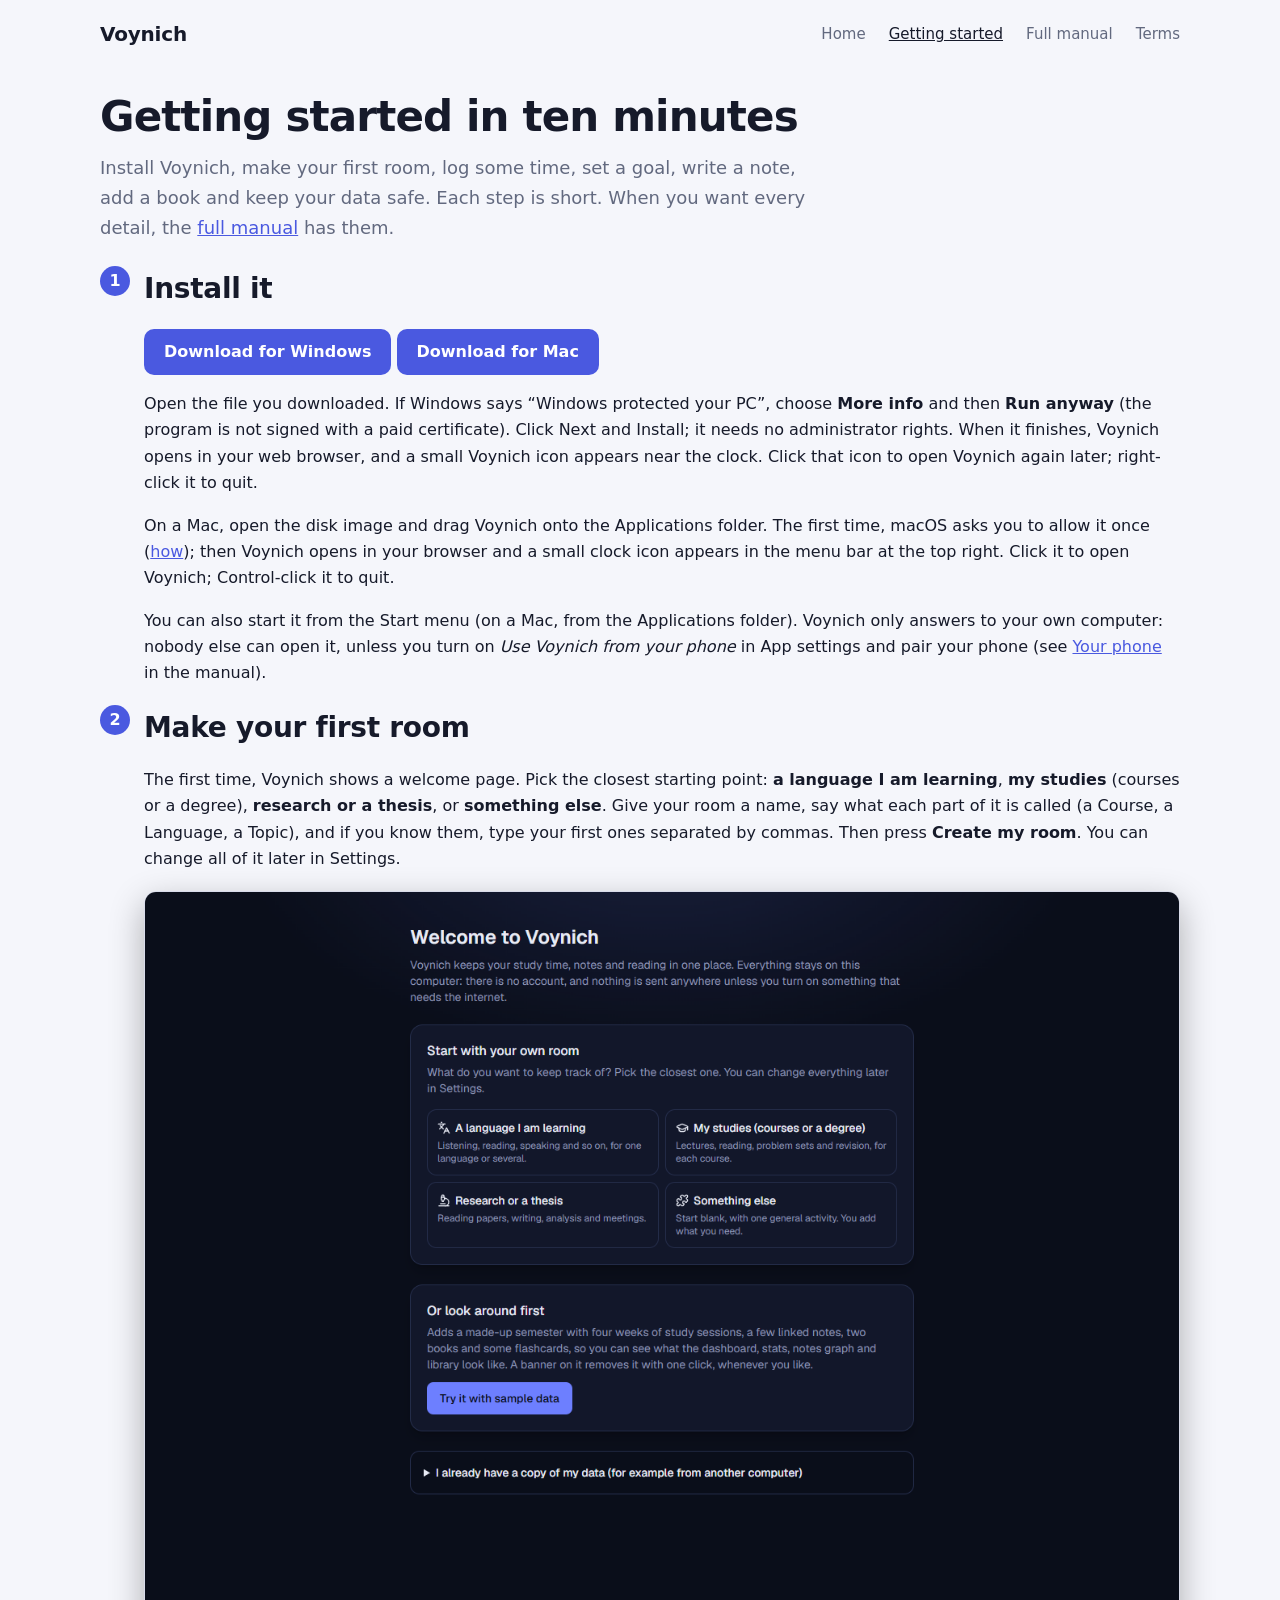
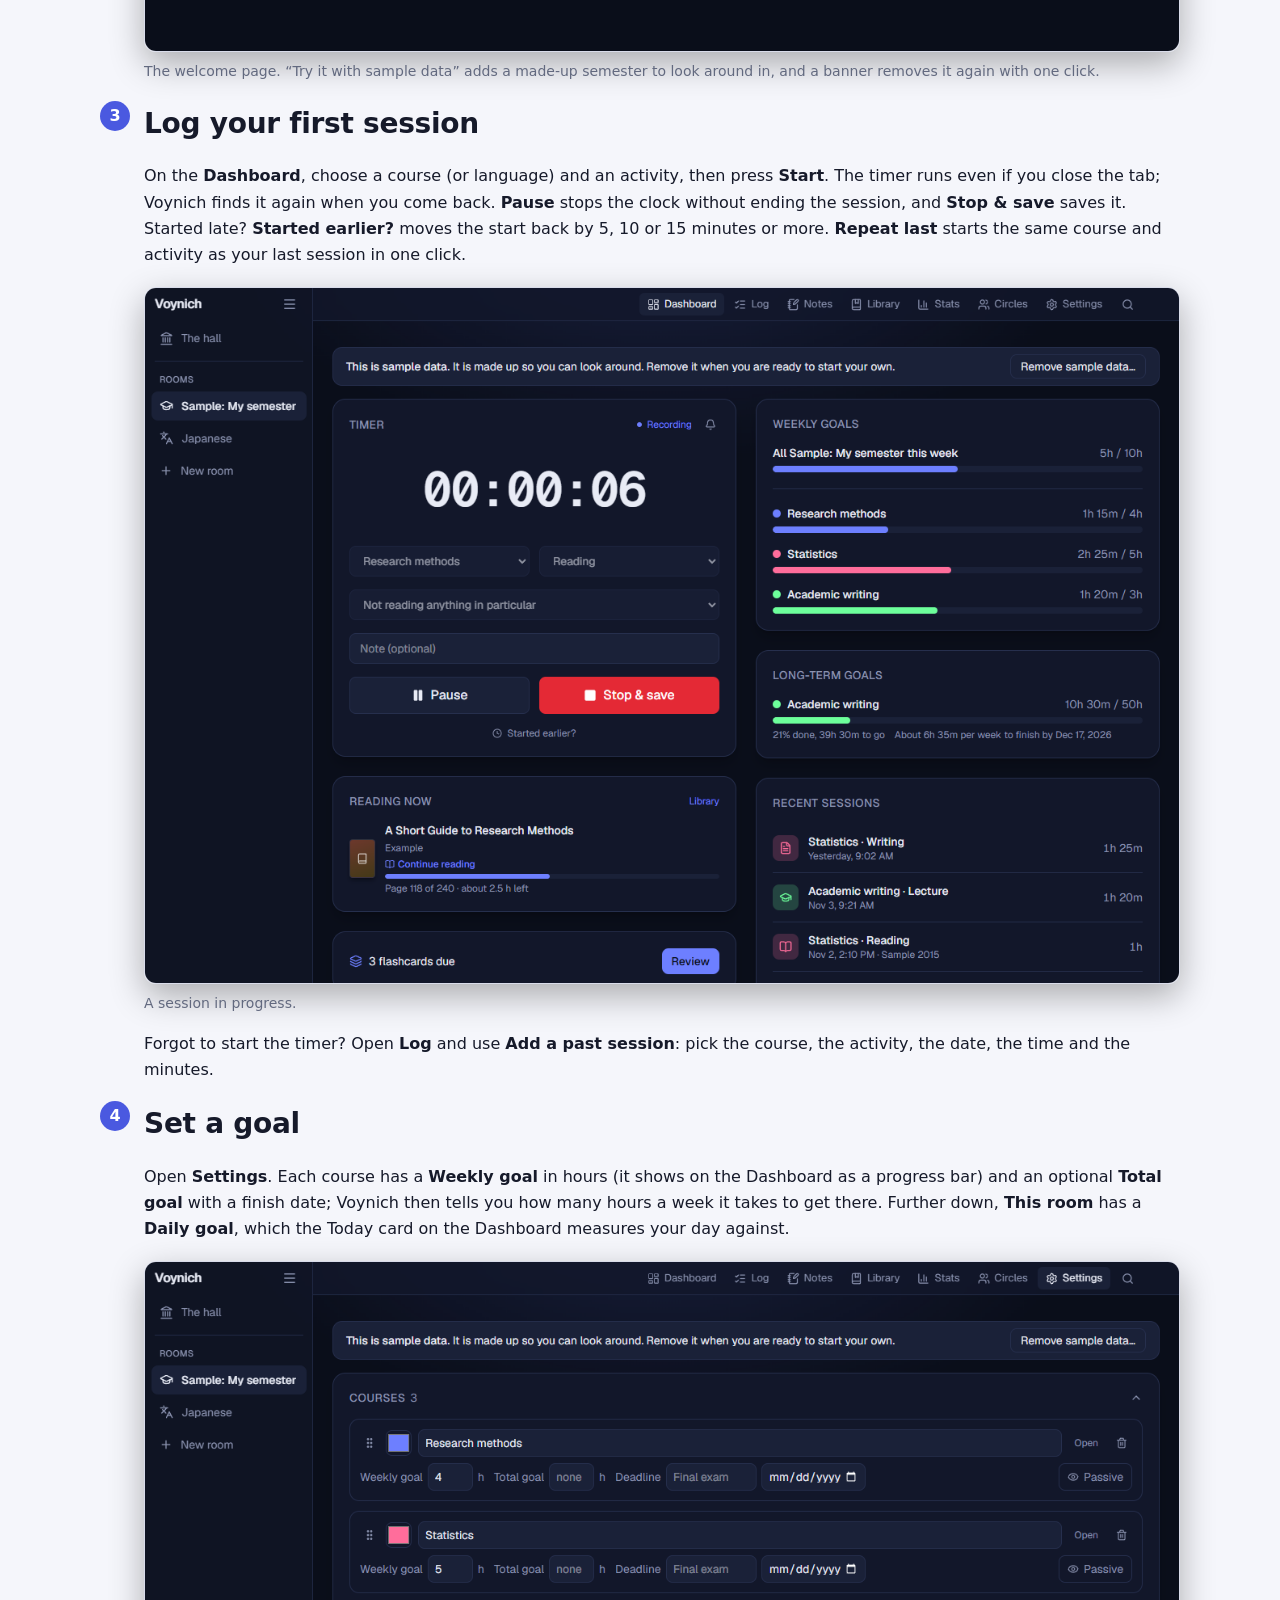
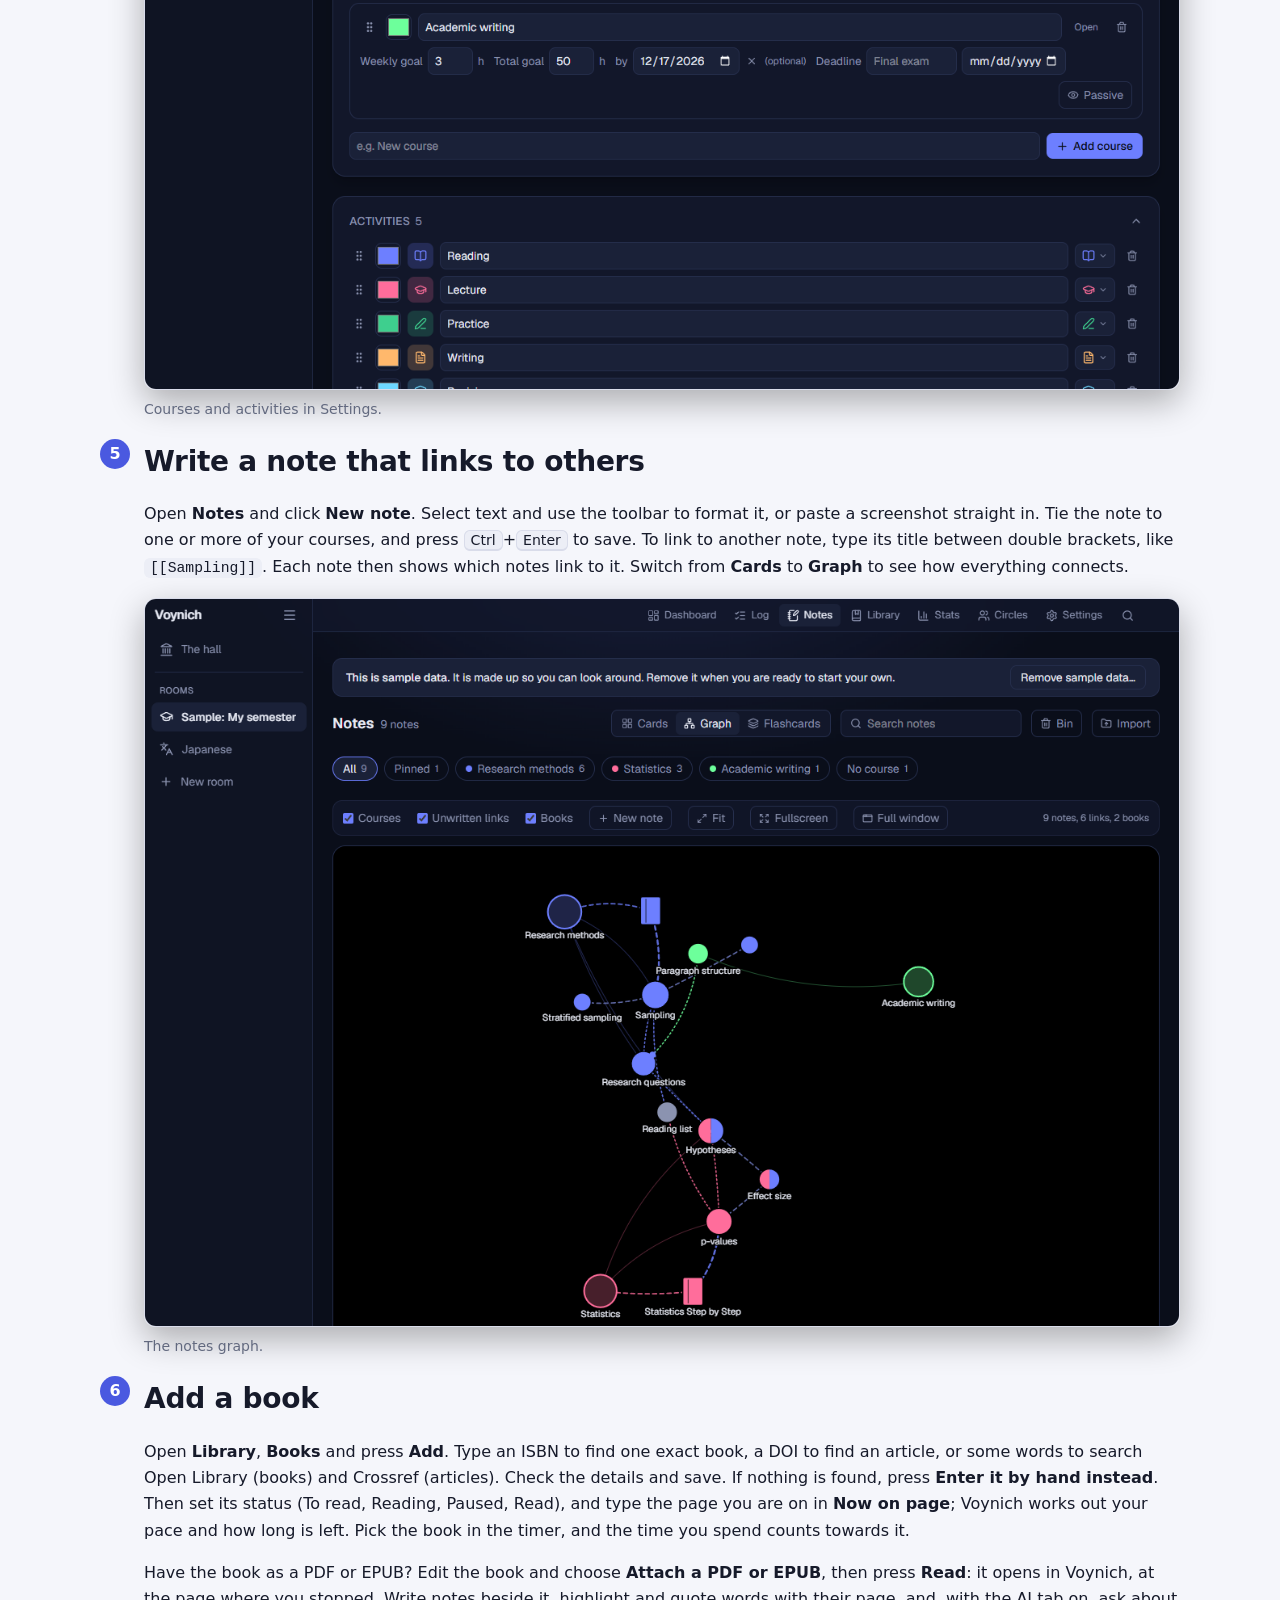
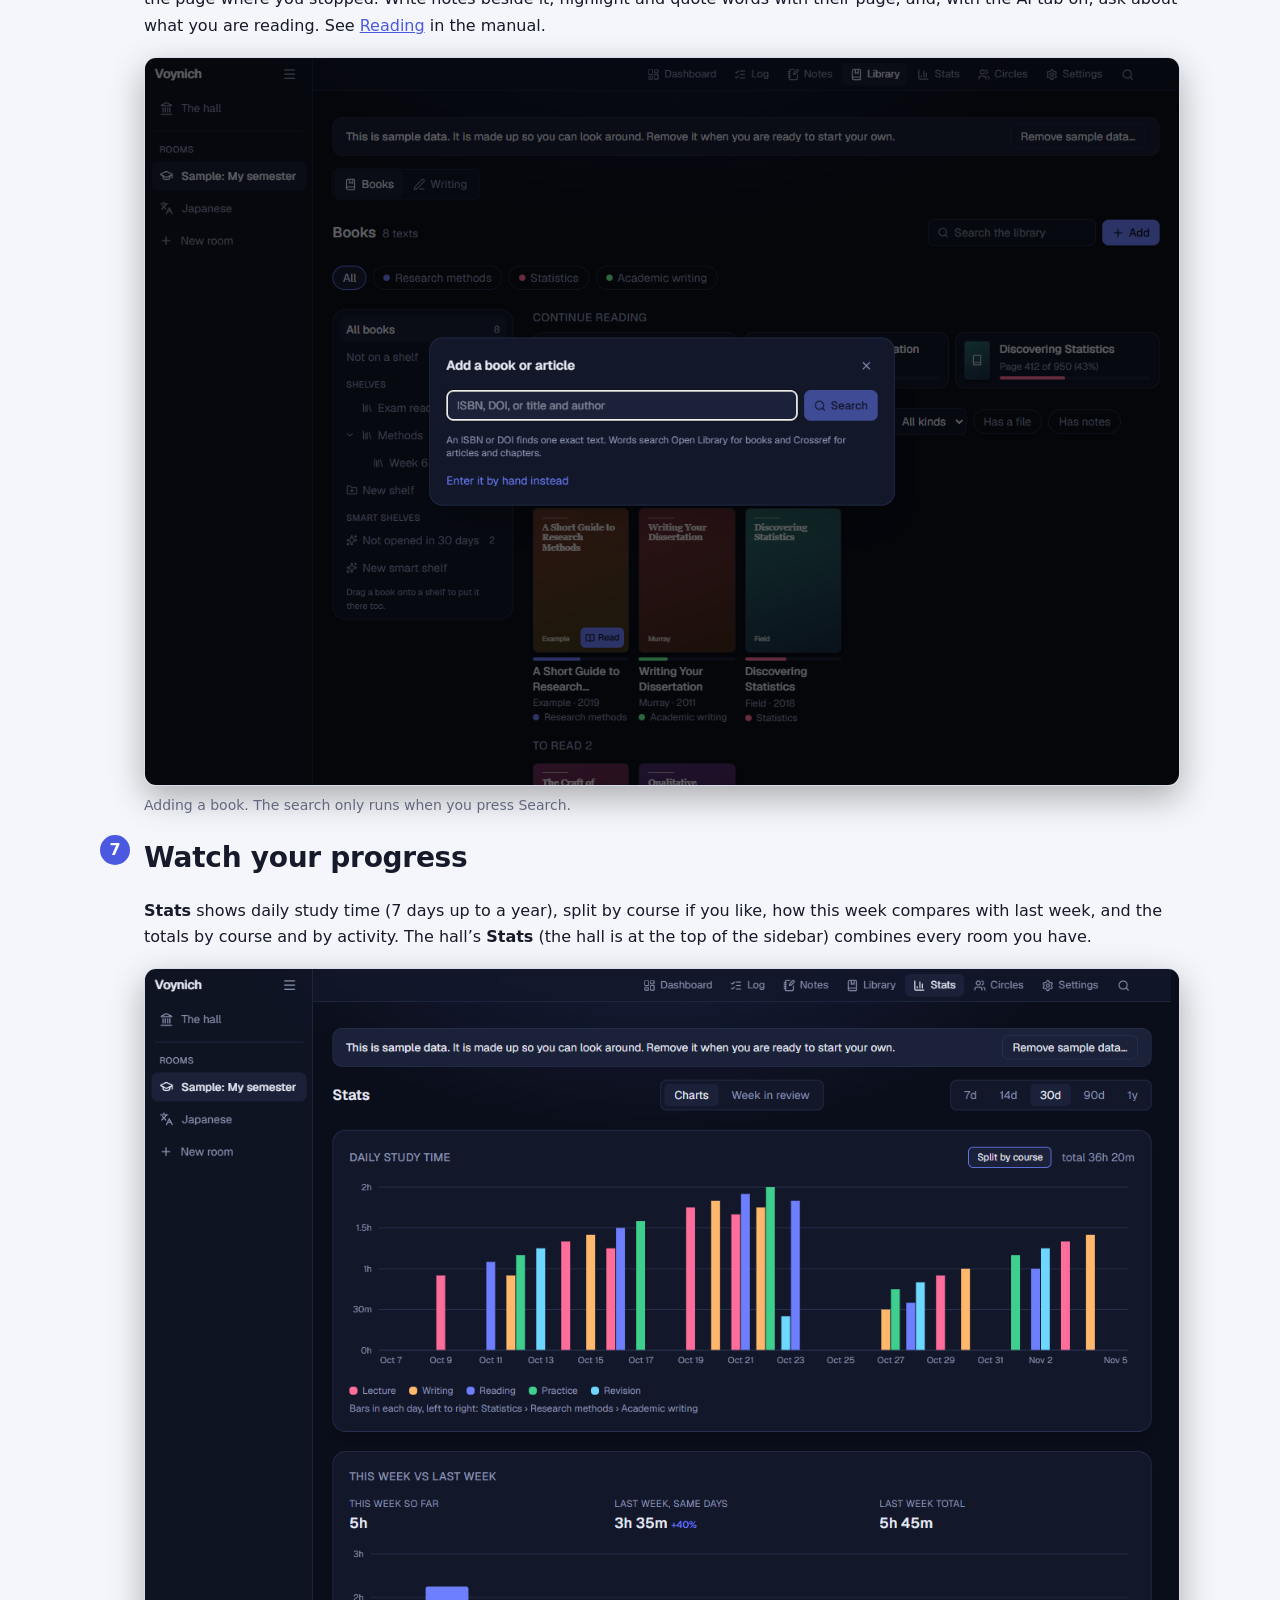
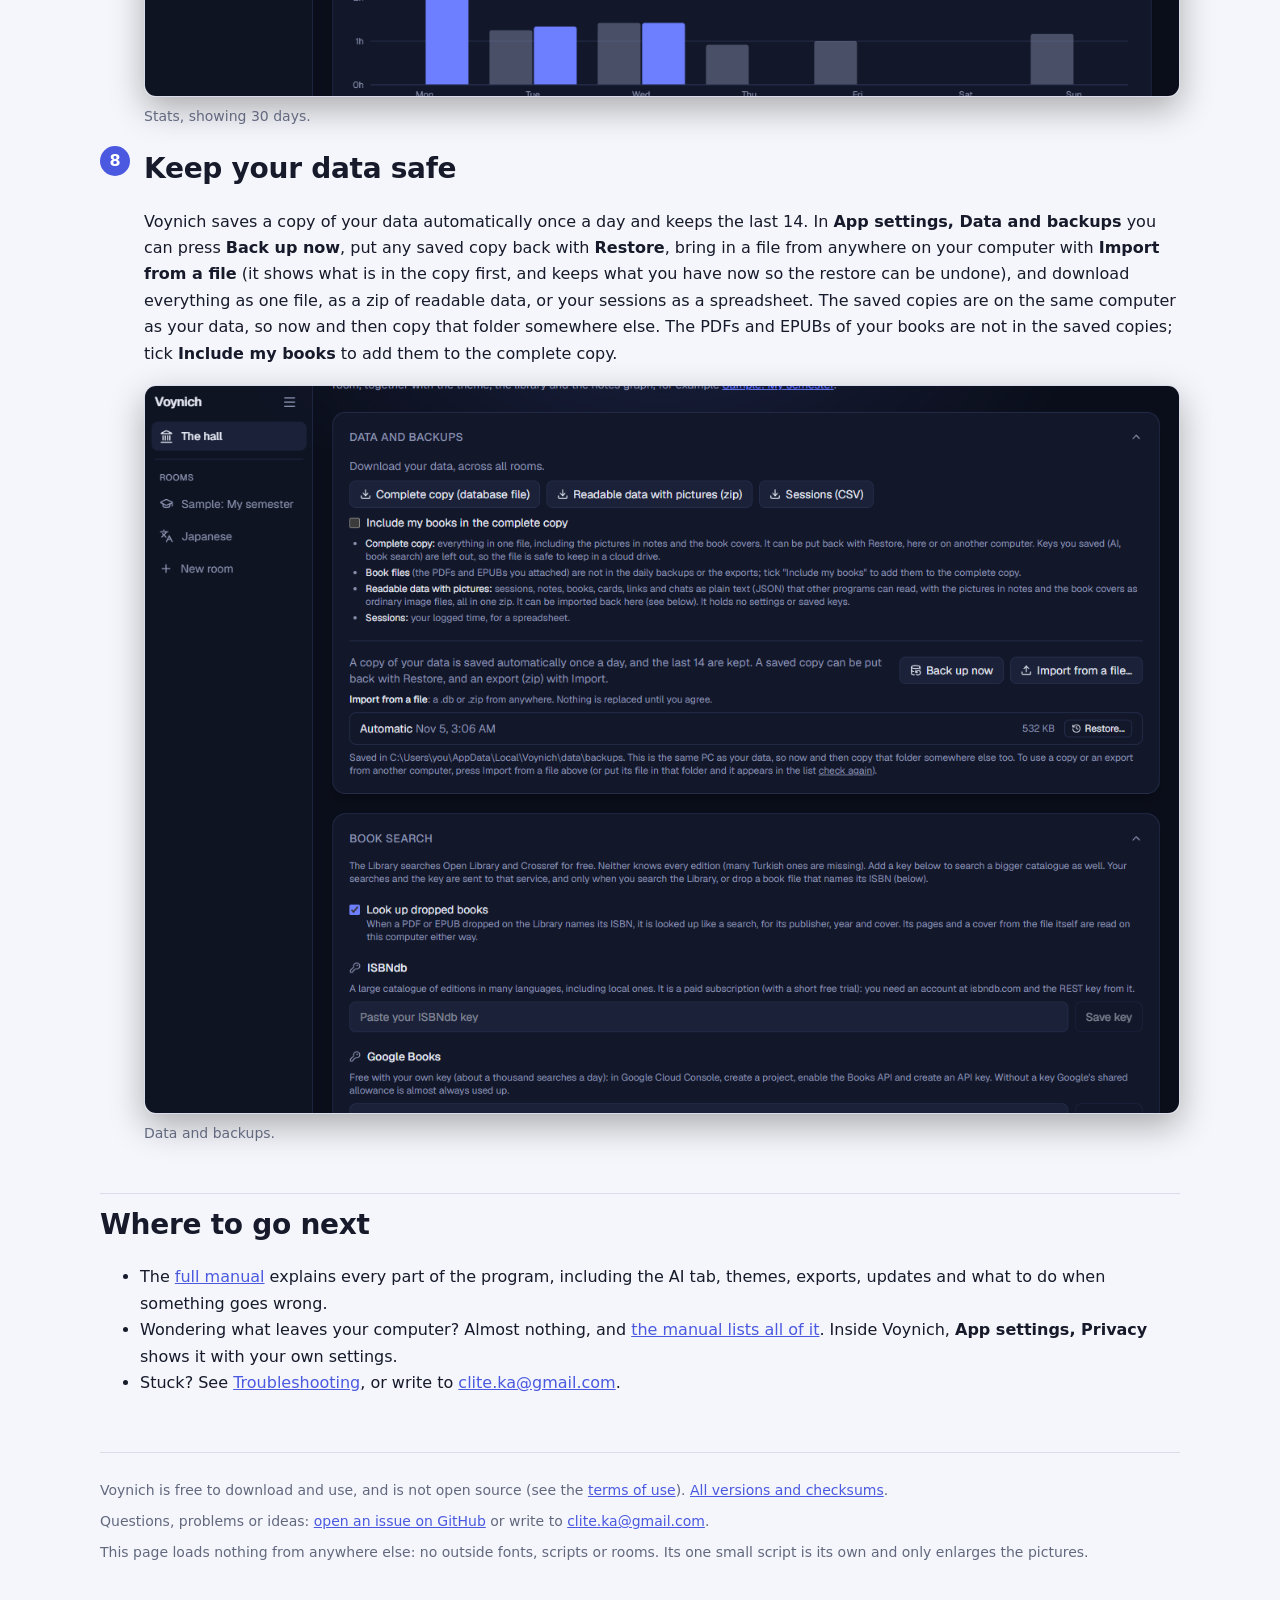
==== docs/guide.html @ 5baef8e4 "Update the site" ====
<!doctype html>
<html lang="en">
<head>
<meta charset="utf-8">
<meta name="viewport" content="width=device-width, initial-scale=1">
<meta name="theme-color" content="#0a0e1a">
<title>Voynich: getting started in ten minutes</title>
<meta name="description" content="A short guide to Voynich: install it, make your first room, log a study session, set a goal, write a linked note, add a book and keep your data safe.">
<link rel="icon" href="data:image/svg+xml,%3Csvg xmlns='http://www.w3.org/2000/svg' viewBox='0 0 64 64'%3E%3Crect x='1.3' y='6.1' width='61.4' height='51.8' rx='10.9'/%3E%3Crect x='5' y='9.8' width='54' height='44.4' rx='7.2' fill='%23fff'/%3E%3Crect x='7.9' y='12.7' width='48.3' height='38.7' rx='4.3'/%3E%3Cpath transform='translate(32 32) scale(0.27) translate(-50 -50)' fill='%23fff' fill-rule='evenodd' d='M42.6 0.0 L42.1 0.3 L41.1 1.6 L37.8 6.8 L36.3 10.1 L35.8 12.6 L36.0 15.0 L37.2 19.5 L37.9 24.1 L37.9 54.3 L37.7 55.1 L36.7 56.2 L34.2 57.4 L30.8 58.2 L24.5 58.4 L21.6 58.9 L18.0 60.0 L15.3 61.5 L12.8 62.6 L10.9 62.8 L3.5 63.0 L0.7 63.4 L-0.2 63.8 L-2.5 65.2 L-4.2 66.7 L-5.7 69.4 L-6.9 73.1 L-7.0 78.8 L-6.6 80.6 L-5.4 83.4 L-2.8 88.1 L-1.3 91.4 L-0.6 92.4 L0.0 93.2 L3.7 95.7 L5.6 97.8 L6.4 98.3 L8.7 99.2 L11.7 99.9 L12.8 100.0 L18.1 99.4 L21.1 98.2 L23.5 96.1 L25.4 94.9 L27.1 93.4 L28.3 91.8 L28.4 90.7 L28.0 88.6 L27.3 87.5 L26.6 86.9 L25.5 86.5 L24.0 86.6 L21.4 87.4 L19.4 87.9 L16.7 88.1 L13.9 88.0 L12.7 87.9 L11.4 87.5 L9.1 85.8 L6.4 80.7 L6.0 79.8 L5.9 79.0 L6.6 77.3 L8.4 73.5 L8.9 72.6 L10.3 71.5 L12.0 70.6 L14.1 70.3 L29.7 70.1 L33.6 70.8 L35.6 71.5 L37.0 72.2 L37.7 73.1 L37.9 74.3 L37.9 90.7 L38.1 91.9 L38.7 93.4 L39.7 94.7 L42.1 95.8 L42.7 95.8 L43.4 95.5 L45.0 94.0 L46.1 92.4 L46.5 91.2 L46.7 88.2 L46.7 76.7 L46.8 73.4 L47.5 72.2 L48.8 71.2 L49.7 70.9 L54.7 70.4 L55.8 70.6 L57.6 72.0 L58.4 73.0 L58.8 74.3 L58.7 94.0 L58.9 96.5 L59.2 97.6 L60.0 98.5 L61.3 99.2 L63.3 99.6 L66.0 99.8 L67.0 99.7 L68.1 99.4 L69.2 98.8 L70.5 97.7 L72.0 95.9 L74.4 93.4 L75.1 92.3 L75.3 91.3 L75.2 90.2 L74.4 88.7 L73.2 87.4 L71.7 86.1 L70.9 84.9 L70.0 81.8 L69.5 78.9 L69.3 73.1 L69.5 68.2 L69.4 49.5 L69.8 47.1 L70.7 44.4 L72.1 42.5 L73.6 41.7 L77.9 40.9 L83.2 40.2 L86.0 39.5 L87.0 39.0 L89.0 37.5 L90.2 35.8 L91.3 34.8 L92.7 34.3 L95.4 33.6 L97.7 32.5 L99.1 31.1 L100.1 28.8 L101.6 27.6 L103.6 26.5 L104.8 25.1 L106.6 19.8 L106.9 18.0 L107.0 16.0 L106.5 13.2 L105.3 10.7 L103.4 8.4 L101.9 7.0 L99.5 5.4 L97.0 4.7 L92.0 4.4 L88.0 4.9 L85.6 5.5 L84.0 6.3 L80.0 8.9 L78.5 9.6 L76.1 11.5 L74.0 14.7 L71.2 17.6 L69.5 20.8 L68.3 22.5 L66.4 24.3 L64.6 27.2 L63.0 30.7 L61.9 32.1 L61.1 32.7 L60.0 33.1 L55.2 33.6 L54.1 33.2 L52.0 31.6 L48.6 27.6 L47.3 25.2 L47.0 23.8 L46.7 20.0 L46.6 8.1 L46.2 4.4 L45.7 2.7 L44.6 1.0 L43.7 0.2 L43.2 0.0 Z M90.2 16.5 L87.6 16.9 L84.8 17.8 L82.8 19.0 L81.0 20.5 L77.9 22.4 L76.1 24.1 L73.9 28.1 L72.3 29.7 L72.1 30.3 L72.1 30.9 L72.4 31.3 L73.7 32.5 L75.1 33.1 L76.7 33.6 L78.8 33.9 L80.3 33.9 L84.6 33.0 L87.0 32.3 L88.3 31.5 L89.7 30.2 L96.4 27.6 L97.4 26.7 L98.1 25.7 L98.5 24.7 L98.4 21.8 L97.7 19.3 L97.1 18.4 L96.4 17.9 L94.5 17.1 L92.6 16.6 Z M53.7 40.5 L50.0 41.0 L48.5 41.5 L47.6 42.2 L47.2 42.8 L46.8 45.1 L46.7 54.2 L46.8 55.0 L47.6 56.2 L48.8 57.1 L49.9 57.5 L52.0 57.8 L54.5 58.0 L55.9 57.7 L57.9 56.1 L58.5 55.1 L58.7 54.2 L58.7 45.4 L58.3 43.0 L57.5 41.9 L56.1 40.9 L55.0 40.5 Z'/%3E%3C/svg%3E">
<link rel="stylesheet" href="guide.css">
<link rel="stylesheet" href="gallery.css">
</head>
<body>
<div class="wrap">
  <header class="top">
    <a class="brand" href="index.html">Voynich</a>
    <nav class="site" aria-label="Pages">
      <a href="index.html">Home</a>
      <a href="guide.html" aria-current="page">Getting started</a>
      <a href="manual.html">Full manual</a>
      <a href="terms.html">Terms</a>
    </nav>
  </header>

  <main>
    <h1>Getting started in ten minutes</h1>
    <p class="lead">Install Voynich, make your first room, log some time, set a goal, write a note, add a book and keep your data safe. Each step is short. When you want every detail, the <a href="manual.html">full manual</a> has them.</p>

    <ol class="steps">
      <li class="step" id="install">
        <h2 style="margin-top:0;border-top:0;padding-top:0">Install it</h2>
        <p><a class="button" href="https://github.com/cliteka-cell/voynich-releases/releases/latest/download/Voynich-Setup.exe">Download for Windows</a> <a class="button" href="https://github.com/cliteka-cell/voynich-releases/releases/latest/download/Tracker-Mac.dmg">Download for Mac</a></p>
        <p>Open the file you downloaded. If Windows says &ldquo;Windows protected your PC&rdquo;, choose <strong>More info</strong> and then <strong>Run anyway</strong> (the program is not signed with a paid certificate). Click Next and Install; it needs no administrator rights. When it finishes, Voynich opens in your web browser, and a small Voynich icon appears near the clock. Click that icon to open Voynich again later; right-click it to quit.</p>
        <p>On a Mac, open the disk image and drag Voynich onto the Applications folder. The first time, macOS asks you to allow it once (<a href="manual.html#mac">how</a>); then Voynich opens in your browser and a small clock icon appears in the menu bar at the top right. Click it to open Voynich; Control-click it to quit.</p>
        <p>You can also start it from the Start menu (on a Mac, from the Applications folder). Voynich only answers to your own computer: nobody else can open it, unless you turn on <em>Use Voynich from your phone</em> in App settings and pair your phone (see <a href="manual.html#phone">Your phone</a> in the manual).</p>
      </li>

      <li class="step" id="first-start">
        <h2 style="margin-top:0;border-top:0;padding-top:0">Make your first room</h2>
        <p>The first time, Voynich shows a welcome page. Pick the closest starting point: <strong>a language I am learning</strong>, <strong>my studies</strong> (courses or a degree), <strong>research or a thesis</strong>, or <strong>something else</strong>. Give your room a name, say what each part of it is called (a Course, a Language, a Topic), and if you know them, type your first ones separated by commas. Then press <strong>Create my room</strong>. You can change all of it later in Settings.</p>
        <figure class="shot"><a class="zoom" href="img/welcome.png"><img src="img/welcome.png" width="1280" height="940" alt="The Voynich welcome page: four starting points (a language, my studies, research or a thesis, something else) and a button to try it with sample data." loading="lazy"></a><figcaption>The welcome page. &ldquo;Try it with sample data&rdquo; adds a made-up semester to look around in, and a banner removes it again with one click.</figcaption></figure>
      </li>

      <li class="step" id="log-time">
        <h2 style="margin-top:0;border-top:0;padding-top:0">Log your first session</h2>
        <p>On the <strong>Dashboard</strong>, choose a course (or language) and an activity, then press <strong>Start</strong>. The timer runs even if you close the tab; Voynich finds it again when you come back. <strong>Pause</strong> stops the clock without ending the session, and <strong>Stop &amp; save</strong> saves it. Started late? <strong>Started earlier?</strong> moves the start back by 5, 10 or 15 minutes or more. <strong>Repeat last</strong> starts the same course and activity as your last session in one click.</p>
        <figure class="shot"><a class="zoom" href="img/timer-running.png"><img src="img/timer-running.png" width="1280" height="860" alt="The dashboard with a running timer showing 00:00:06, a Recording label, and Pause and Stop and save buttons." loading="lazy"></a><figcaption>A session in progress.</figcaption></figure>
        <p>Forgot to start the timer? Open <strong>Log</strong> and use <strong>Add a past session</strong>: pick the course, the activity, the date, the time and the minutes.</p>
      </li>

      <li class="step" id="goals">
        <h2 style="margin-top:0;border-top:0;padding-top:0">Set a goal</h2>
        <p>Open <strong>Settings</strong>. Each course has a <strong>Weekly goal</strong> in hours (it shows on the Dashboard as a progress bar) and an optional <strong>Total goal</strong> with a finish date; Voynich then tells you how many hours a week it takes to get there. Further down, <strong>This room</strong> has a <strong>Daily goal</strong>, which the Today card on the Dashboard measures your day against.</p>
        <figure class="shot"><a class="zoom" href="img/settings.png"><img src="img/settings.png" width="1280" height="900" alt="The settings page listing three courses, each with fields for a weekly goal, a total goal and a passive switch, and the list of activities below." loading="lazy"></a><figcaption>Courses and activities in Settings.</figcaption></figure>
      </li>

      <li class="step" id="notes">
        <h2 style="margin-top:0;border-top:0;padding-top:0">Write a note that links to others</h2>
        <p>Open <strong>Notes</strong> and click <strong>New note</strong>. Select text and use the toolbar to format it, or paste a screenshot straight in. Tie the note to one or more of your courses, and press <kbd>Ctrl</kbd>+<kbd>Enter</kbd> to save. To link to another note, type its title between double brackets, like <code>[[Sampling]]</code>. Each note then shows which notes link to it. Switch from <strong>Cards</strong> to <strong>Graph</strong> to see how everything connects.</p>
        <figure class="shot"><a class="zoom" href="img/graph.png"><img src="img/graph.png" width="1280" height="900" alt="The notes graph: notes, courses and books drawn as coloured dots and shapes joined by lines." loading="lazy"></a><figcaption>The notes graph.</figcaption></figure>
      </li>

      <li class="step" id="library">
        <h2 style="margin-top:0;border-top:0;padding-top:0">Add a book</h2>
        <p>Open <strong>Library</strong>, <strong>Books</strong> and press <strong>Add</strong>. Type an ISBN to find one exact book, a DOI to find an article, or some words to search Open Library (books) and Crossref (articles). Check the details and save. If nothing is found, press <strong>Enter it by hand instead</strong>. Then set its status (To read, Reading, Paused, Read), and type the page you are on in <strong>Now on page</strong>; Voynich works out your pace and how long is left. Pick the book in the timer, and the time you spend counts towards it.</p>
        <p>Have the book as a PDF or EPUB? Edit the book and choose <strong>Attach a PDF or EPUB</strong>, then press <strong>Read</strong>: it opens in Voynich, at the page where you stopped. Write notes beside it, highlight and quote words with their page, and, with the AI tab on, ask about what you are reading. See <a href="manual.html#reading">Reading</a> in the manual.</p>
        <figure class="shot"><a class="zoom" href="img/library-add.png"><img src="img/library-add.png" width="1280" height="900" alt="The Add a book or article window over the library, with a search box for an ISBN, a DOI or words, and a link to enter the details by hand." loading="lazy"></a><figcaption>Adding a book. The search only runs when you press Search.</figcaption></figure>
      </li>

      <li class="step" id="progress">
        <h2 style="margin-top:0;border-top:0;padding-top:0">Watch your progress</h2>
        <p><strong>Stats</strong> shows daily study time (7 days up to a year), split by course if you like, how this week compares with last week, and the totals by course and by activity. The hall&rsquo;s <strong>Stats</strong> (the hall is at the top of the sidebar) combines every room you have.</p>
        <figure class="shot"><a class="zoom" href="img/stats.png"><img src="img/stats.png" width="1280" height="900" alt="The stats page: a bar chart of daily study time over 30 days, coloured by activity." loading="lazy"></a><figcaption>Stats, showing 30 days.</figcaption></figure>
      </li>

      <li class="step" id="safe">
        <h2 style="margin-top:0;border-top:0;padding-top:0">Keep your data safe</h2>
        <p>Voynich saves a copy of your data automatically once a day and keeps the last 14. In <strong>App settings, Data and backups</strong> you can press <strong>Back up now</strong>, put any saved copy back with <strong>Restore</strong>, bring in a file from anywhere on your computer with <strong>Import from a file</strong> (it shows what is in the copy first, and keeps what you have now so the restore can be undone), and download everything as one file, as a zip of readable data, or your sessions as a spreadsheet. The saved copies are on the same computer as your data, so now and then copy that folder somewhere else. The PDFs and EPUBs of your books are not in the saved copies; tick <strong>Include my books</strong> to add them to the complete copy.</p>
        <figure class="shot"><a class="zoom" href="img/settings-data.png"><img src="img/settings-data.png" width="1280" height="900" alt="The Data and backups part of settings: three download buttons, Back up now and Import from a file buttons and the list of saved copies, each with a Restore button." loading="lazy"></a><figcaption>Data and backups.</figcaption></figure>
      </li>
    </ol>

    <h2>Where to go next</h2>
    <ul>
      <li>The <a href="manual.html">full manual</a> explains every part of the program, including the AI tab, themes, exports, updates and what to do when something goes wrong.</li>
      <li>Wondering what leaves your computer? Almost nothing, and <a href="manual.html#privacy">the manual lists all of it</a>. Inside Voynich, <strong>App settings, Privacy</strong> shows it with your own settings.</li>
      <li>Stuck? See <a href="manual.html#troubleshooting">Troubleshooting</a>, or write to <a href="mailto:clite.ka@gmail.com">clite.ka@gmail.com</a>.</li>
    </ul>
  </main>

  <footer>
    <p>Voynich is free to download and use, and is not open source (see the <a href="terms.html">terms of use</a>). <a href="https://github.com/cliteka-cell/voynich-releases/releases">All versions and checksums</a>.</p>
    <p>Questions, problems or ideas: <a href="https://github.com/cliteka-cell/voynich-releases/issues">open an issue on GitHub</a> or write to <a href="mailto:clite.ka@gmail.com">clite.ka@gmail.com</a>.</p>
    <p>This page loads nothing from anywhere else: no outside fonts, scripts or rooms. Its one small script is its own and only enlarges the pictures.</p>
  </footer>
</div>
<script src="site.js" defer></script>
</body>
</html>
---- docs/guide.css ----
:root {
  color-scheme: dark light;
  --bg: #0a0e1a;
  --surface: #12172a;
  --surface-2: #1a2138;
  --border: #262f4d;
  --fg: #e8ebf5;
  --muted: #8b93b0;
  --accent: #6d7fff;
  --accent-fg: #0a0e1a;
  --glow: rgba(109, 127, 255, 0.16);
}
@media (prefers-color-scheme: light) {
  :root {
    --bg: #f5f6fb;
    --surface: #ffffff;
    --surface-2: #eceef6;
    --border: #d9dcea;
    --fg: #161a2a;
    --muted: #62697f;
    --accent: #4a59e0;
    --accent-fg: #ffffff;
    --glow: rgba(79, 95, 232, 0.1);
  }
}
* { box-sizing: border-box; }
html { scroll-behavior: smooth; scroll-padding-top: 16px; }
body {
  margin: 0;
  background: var(--bg) radial-gradient(ellipse 900px 420px at 50% -8%, var(--glow), transparent 60%) no-repeat;
  color: var(--fg);
  font: 16px/1.65 system-ui, -apple-system, "Segoe UI", Roboto, sans-serif;
}
a { color: var(--accent); }
a:focus-visible, summary:focus-visible { outline: 3px solid var(--accent); outline-offset: 3px; border-radius: 4px; }
.wrap { max-width: 1120px; margin: 0 auto; padding: 0 20px; }
header.top { display: flex; flex-wrap: wrap; align-items: center; justify-content: space-between; gap: 12px; padding: 18px 0; }
.brand { font-weight: 700; font-size: 20px; letter-spacing: -0.01em; color: var(--fg); text-decoration: none; }
nav.site a { margin-left: 18px; color: var(--muted); text-decoration: none; font-size: 15px; }
nav.site a:hover, nav.site a[aria-current] { color: var(--fg); text-decoration: underline; }
h1 { font-size: clamp(28px, 4.4vw, 42px); line-height: 1.15; margin: 24px 0 12px; letter-spacing: -0.02em; }
h2 { font-size: clamp(22px, 3vw, 28px); margin: 48px 0 10px; letter-spacing: -0.01em; padding-top: 8px; border-top: 1px solid var(--border); }
h3 { font-size: 18px; margin: 28px 0 6px; }
.lead { font-size: 18px; color: var(--muted); max-width: 720px; margin: 0 0 24px; }
.layout { display: grid; grid-template-columns: 250px minmax(0, 1fr); gap: 40px; align-items: start; }
.toc { position: sticky; top: 16px; max-height: calc(100vh - 32px); overflow: auto; font-size: 14px; padding: 4px 0; }
.toc ol { list-style: none; margin: 0; padding: 0; }
.toc li { margin: 0; }
.toc a { display: block; padding: 5px 10px; border-radius: 8px; color: var(--muted); text-decoration: none; }
.toc a:hover { background: var(--surface); color: var(--fg); }
.toc .group { margin: 14px 10px 4px; font-size: 12px; text-transform: uppercase; letter-spacing: 0.06em; color: var(--muted); }
@media (max-width: 900px) {
  .layout { grid-template-columns: 1fr; gap: 8px; }
  .toc { position: static; max-height: none; }
}
article { min-width: 0; max-width: 780px; }
article p, article li { max-width: 72ch; }
.shot { margin: 18px 0 8px; }
.shot img { display: block; width: 100%; height: auto; border: 1px solid var(--border); border-radius: 12px; box-shadow: 0 12px 34px rgba(0, 0, 0, 0.3); }
.shot figcaption { color: var(--muted); font-size: 14px; margin-top: 8px; }
.note { background: var(--surface); border: 1px solid var(--border); border-left: 4px solid var(--accent); border-radius: 10px; padding: 12px 16px; margin: 16px 0; font-size: 15px; }
.note p { margin: 0; }
.note strong:first-child { color: var(--fg); }
.step { counter-increment: step; }
ol.steps { counter-reset: step; list-style: none; padding: 0; }
ol.steps > li.step { position: relative; padding-left: 44px; margin: 0 0 18px; }
ol.steps > li.step::before { content: counter(step); position: absolute; left: 0; top: 0; width: 30px; height: 30px; border-radius: 50%; background: var(--accent); color: var(--accent-fg); font-weight: 700; display: flex; align-items: center; justify-content: center; }
kbd { background: var(--surface-2); border: 1px solid var(--border); border-bottom-width: 2px; border-radius: 6px; padding: 1px 6px; font-size: 0.88em; font-family: inherit; }
code { background: var(--surface-2); padding: 2px 6px; border-radius: 6px; font-size: 0.92em; }
table { border-collapse: collapse; width: 100%; font-size: 15px; margin: 12px 0; }
th, td { border-bottom: 1px solid var(--border); padding: 8px 10px; text-align: left; vertical-align: top; }
th { color: var(--muted); font-weight: 600; }
details { background: var(--surface); border: 1px solid var(--border); border-radius: 12px; padding: 12px 16px; margin: 0 0 10px; }
summary { cursor: pointer; font-weight: 600; }
details p { margin: 10px 0 0; color: var(--muted); }
.button { display: inline-block; background: var(--accent); color: var(--accent-fg); font-weight: 600; text-decoration: none; padding: 10px 20px; border-radius: 10px; }
.button:hover { filter: brightness(1.1); }
footer { margin-top: 56px; padding: 26px 0 44px; border-top: 1px solid var(--border); color: var(--muted); font-size: 14px; }
footer p { margin: 0 0 8px; }
---- docs/gallery.css ----
/* Shared by every page: pictures that open larger, the carousel on the landing page, and the viewer. Colours come from each page's own tokens. */

a.zoom { display: block; cursor: zoom-in; border-radius: 12px; }
a.zoom:focus-visible { outline: 3px solid var(--accent); outline-offset: 3px; }
a.zoom img { transition: filter 0.2s ease; }
a.zoom:hover img { filter: brightness(1.08); }

/* ---- the carousel (the script turns the plain grid of pictures into this; without it the grid stays) ---- */
.gallery.coverflow { display: block; position: relative; }
.cf-stage { position: relative; aspect-ratio: 100 / 47; overflow: hidden; touch-action: pan-y; }
.cf-slide { position: absolute; left: 50%; top: 50%; width: 62%; margin: 0; transform: translate(-50%, -50%); transition: transform 0.45s cubic-bezier(0.4, 0, 0.2, 1), opacity 0.35s ease; }
.cf-slide .shot, .cf-slide a.zoom { margin: 0; }
.cf-slide img { aspect-ratio: 1280 / 900; object-fit: contain; background: #0a0e1a; } /* the screenshots are dark, so any spare room around one is too, in either colour scheme */
.cf-slide figcaption { display: none; }
.cf-slide[data-pos="0"] { z-index: 3; opacity: 1; }
.cf-slide[data-pos="-1"] { z-index: 2; opacity: 0.4; transform: translate(-50%, -50%) translateX(-66%) scale(0.78); }
.cf-slide[data-pos="1"] { z-index: 2; opacity: 0.4; transform: translate(-50%, -50%) translateX(66%) scale(0.78); }
.cf-slide[data-pos="-2"] { z-index: 1; opacity: 0; transform: translate(-50%, -50%) translateX(-120%) scale(0.6); }
.cf-slide[data-pos="2"] { z-index: 1; opacity: 0; transform: translate(-50%, -50%) translateX(120%) scale(0.6); }
.cf-slide[data-pos="far"] { z-index: 0; opacity: 0; transform: translate(-50%, -50%) scale(0.5); }
.cf-slide:not([data-pos="0"]) { pointer-events: none; }
.cf-slide[data-pos="-1"], .cf-slide[data-pos="1"] { pointer-events: auto; cursor: pointer; }
.cf-slide[data-pos="-1"] a.zoom, .cf-slide[data-pos="1"] a.zoom { cursor: pointer; }
.cf-caption { text-align: center; color: var(--muted); font-size: 15px; min-height: 3em; margin: 14px auto 0; max-width: 640px; }
.cf-controls { display: flex; align-items: center; justify-content: center; gap: 18px; margin-top: 6px; }
.cf-arrow, .lb-close, .lb-prev, .lb-next { background: var(--surface); border: 1px solid var(--border); color: var(--fg); width: 44px; height: 44px; border-radius: 50%; font-size: 26px; line-height: 1; cursor: pointer; display: flex; align-items: center; justify-content: center; padding: 0 0 3px; font-family: inherit; }
.cf-arrow:hover, .lb-close:hover, .lb-prev:hover, .lb-next:hover { border-color: var(--accent); }
.cf-arrow:focus-visible, .cf-dot:focus-visible, .lb-close:focus-visible, .lb-prev:focus-visible, .lb-next:focus-visible { outline: 3px solid var(--accent); outline-offset: 3px; }
.cf-dots { display: flex; flex-wrap: wrap; justify-content: center; gap: 4px; }
.cf-dot { background: none; border: 0; padding: 9px 3px; cursor: pointer; }
.cf-dot::before { content: ""; display: block; width: 8px; height: 8px; border-radius: 4px; background: var(--border); transition: width 0.25s ease, background 0.25s ease; }
.cf-dot[aria-current="true"]::before { width: 24px; background: var(--accent); }
@media (max-width: 700px) {
  .cf-stage { aspect-ratio: 1280 / 900; }
  .cf-slide { width: 100%; }
  .cf-slide[data-pos="-1"], .cf-slide[data-pos="1"] { opacity: 0; pointer-events: none; }
  .cf-slide[data-pos="-1"] { transform: translate(-50%, -50%) translateX(-100%); }
  .cf-slide[data-pos="1"] { transform: translate(-50%, -50%) translateX(100%); }
  .cf-slide[data-pos="-2"], .cf-slide[data-pos="2"], .cf-slide[data-pos="far"] { opacity: 0; }
}
@media (prefers-reduced-motion: reduce) {
  .cf-slide, a.zoom img, .cf-dot::before { transition: none; }
}

/* ---- the viewer ---- */
dialog.lightbox { border: 0; padding: 0; margin: 0; width: 100%; max-width: 100vw; height: 100%; max-height: 100vh; background: transparent; color: var(--fg); }
dialog.lightbox::backdrop { background: rgba(4, 7, 16, 0.9); }
dialog.lightbox[open] { display: flex; align-items: center; justify-content: center; }
.lb-figure { margin: 0; display: flex; flex-direction: column; align-items: center; max-width: 100%; padding: 56px 64px 16px; }
.lb-figure img { display: block; max-width: min(100%, 1280px); max-height: calc(100vh - 150px); width: auto; height: auto; border-radius: 12px; border: 1px solid var(--border); background: var(--surface); }
.lb-figure figcaption { color: #e8ebf5; font-size: 15px; text-align: center; margin-top: 12px; max-width: 760px; }
.lb-count { color: #aab1c9; font-size: 13px; margin-top: 4px; }
.lb-close, .lb-prev, .lb-next { position: fixed; background: rgba(18, 23, 42, 0.92); color: #e8ebf5; border-color: #3a4468; z-index: 2; }
.lb-close { top: 14px; right: 14px; }
.lb-prev, .lb-next { top: 50%; transform: translateY(-50%); }
.lb-prev { left: 12px; }
.lb-next { right: 12px; }
.lb-prev[hidden], .lb-next[hidden] { display: none; }
@media (max-width: 700px) { .lb-figure { padding: 60px 8px 12px; } .lb-prev, .lb-next { top: auto; bottom: 14px; transform: none; } .lb-prev { left: 14px; } .lb-next { right: 14px; } }
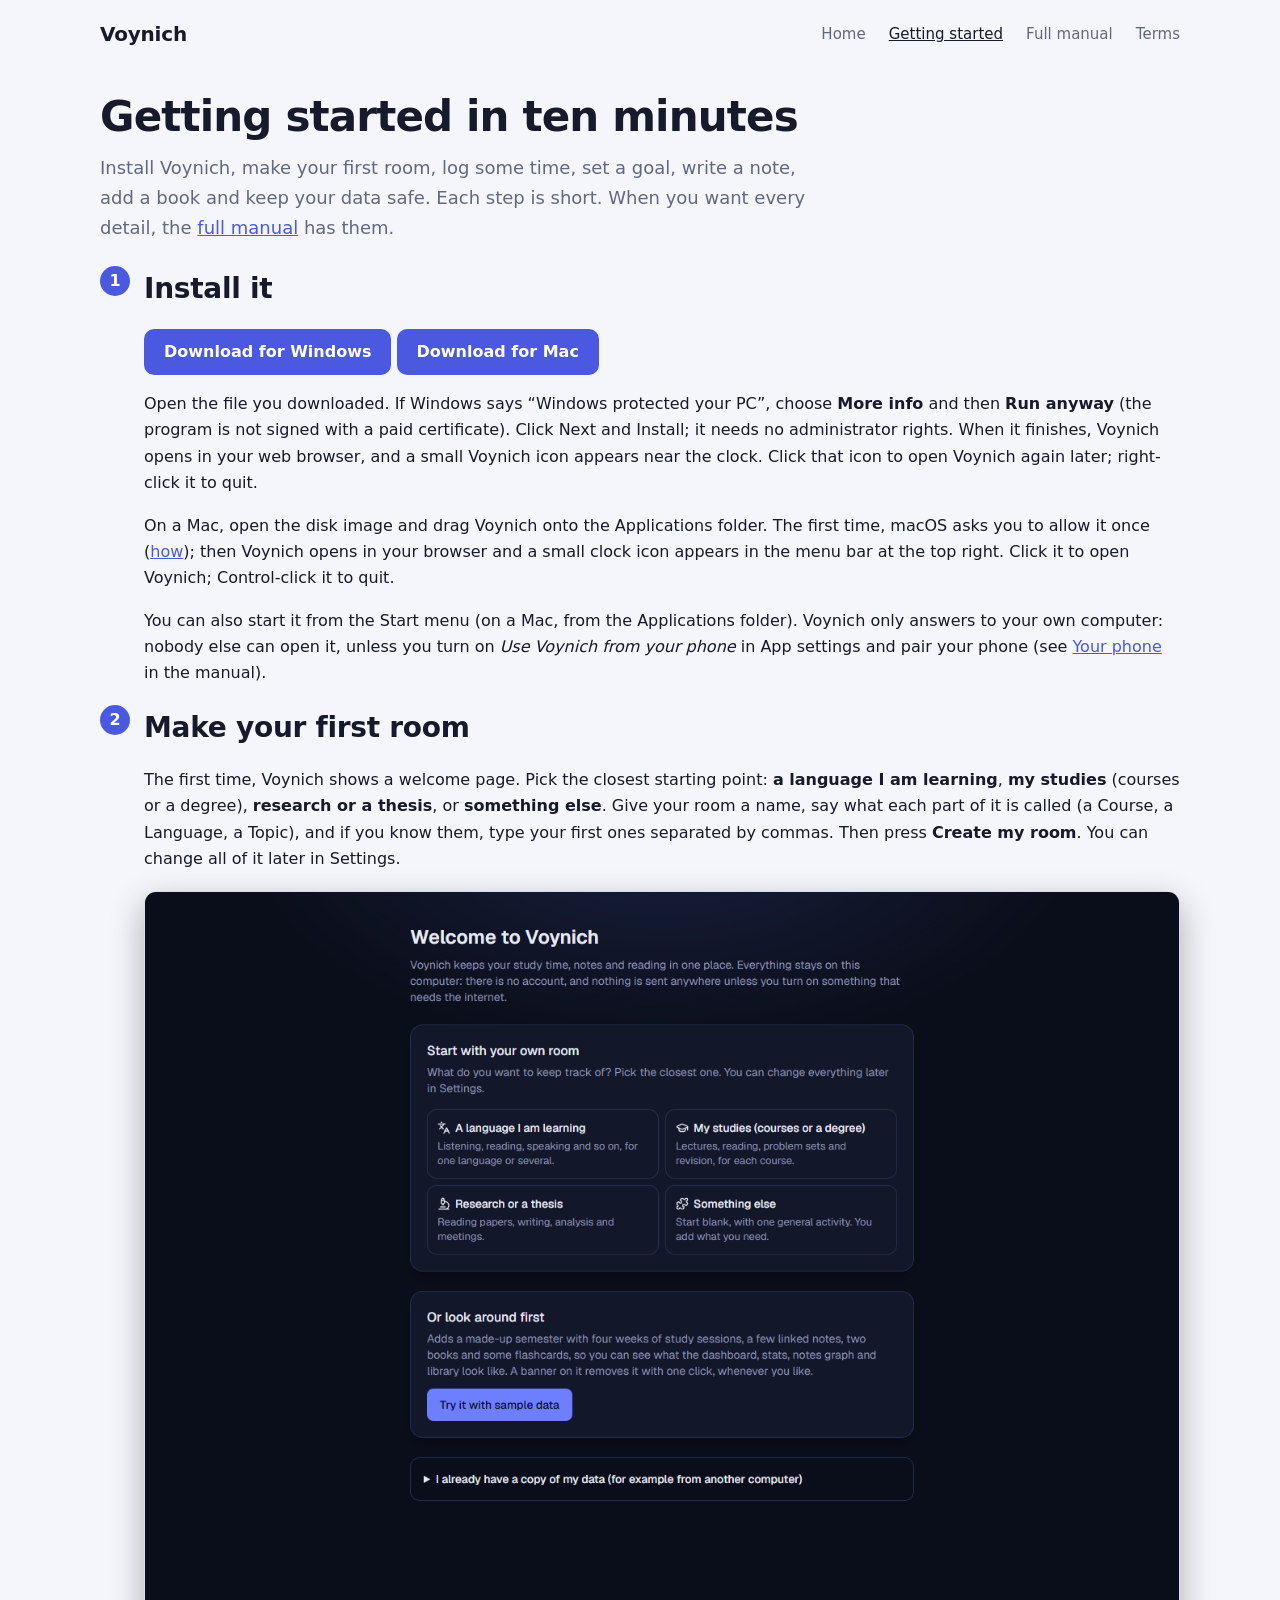
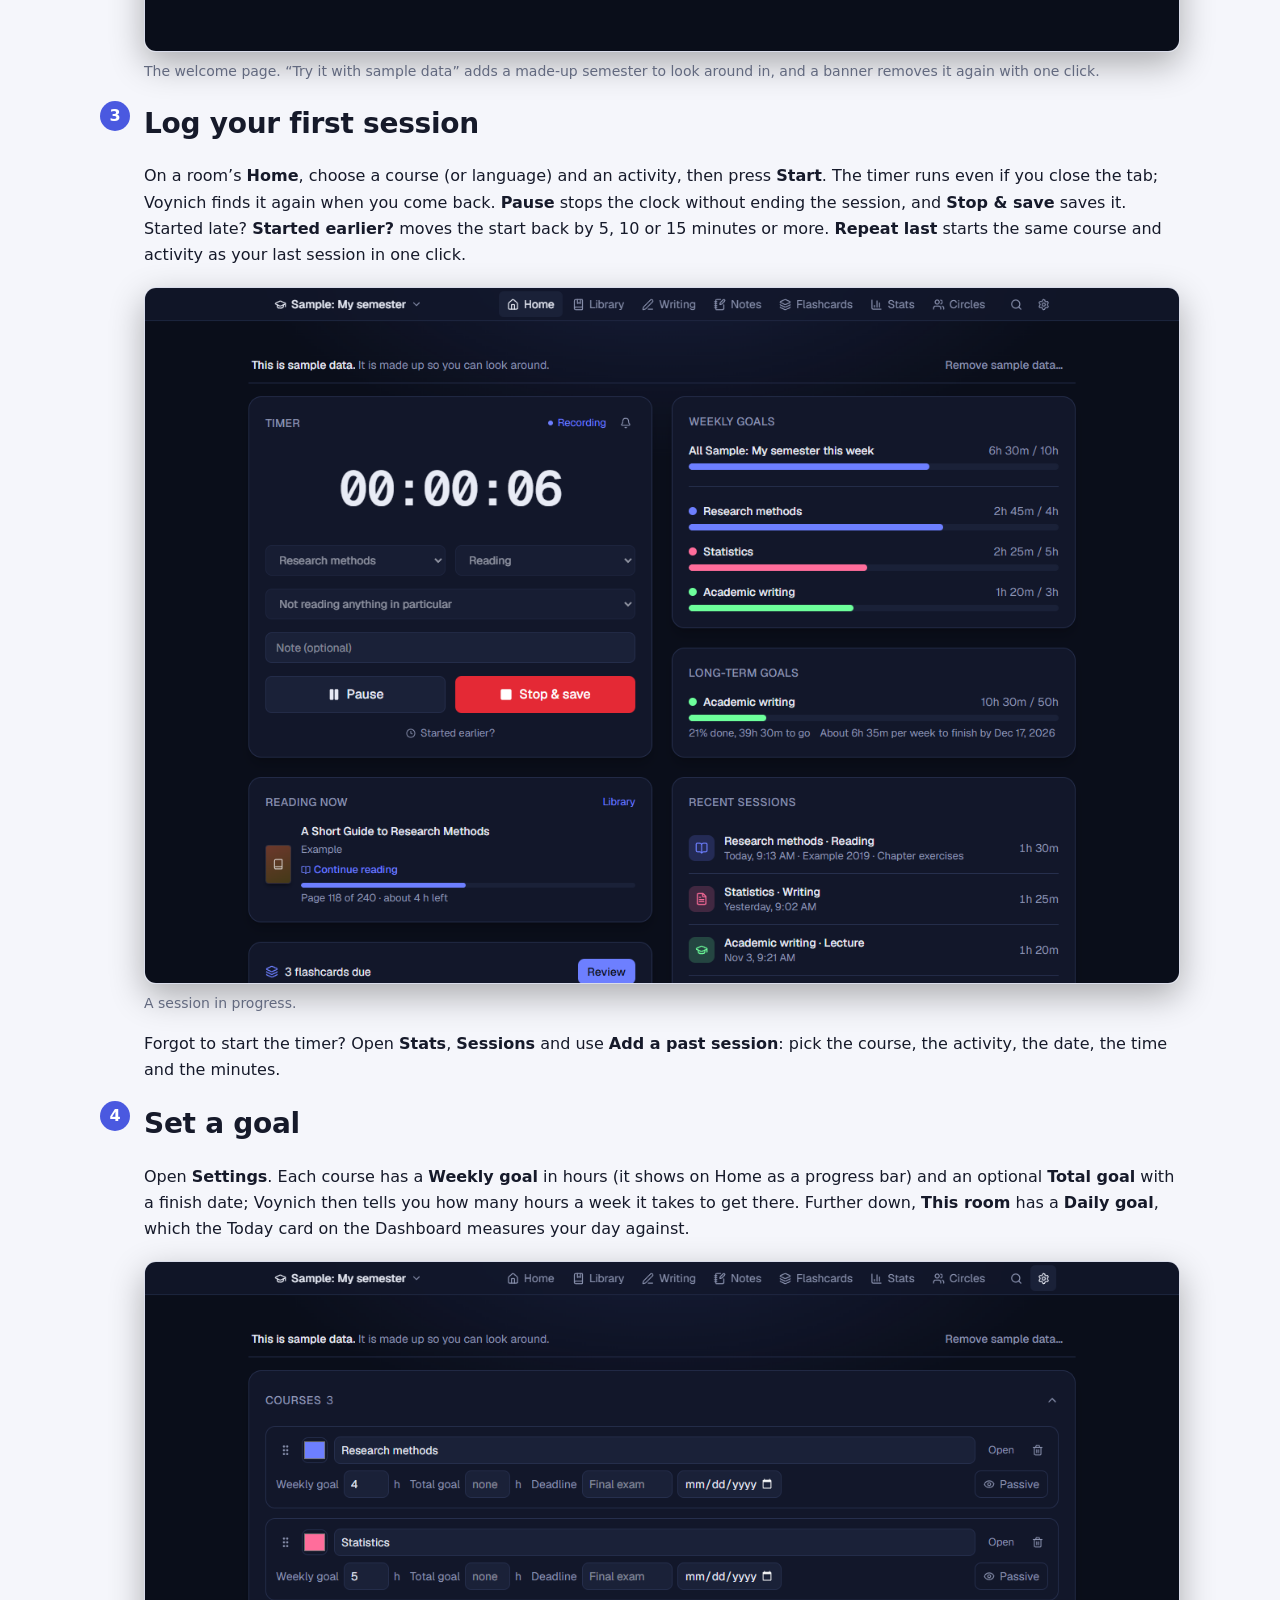
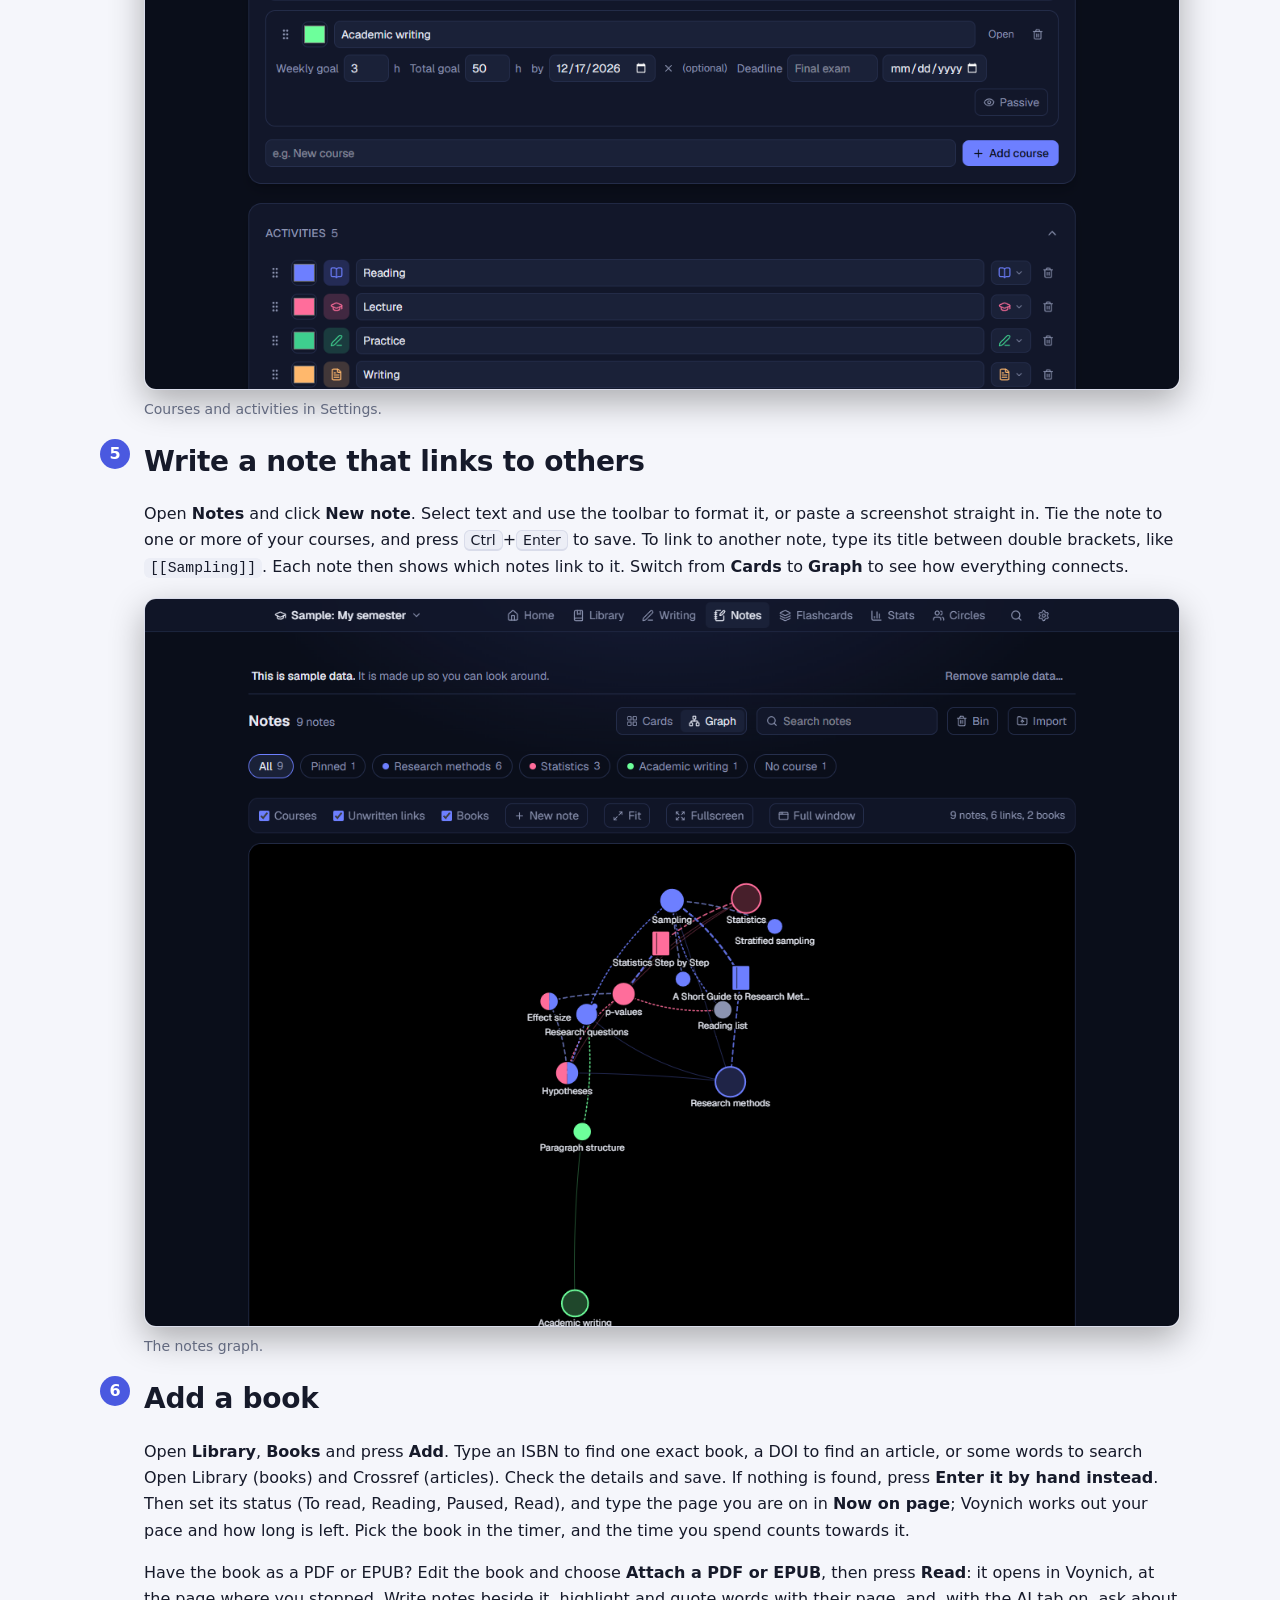
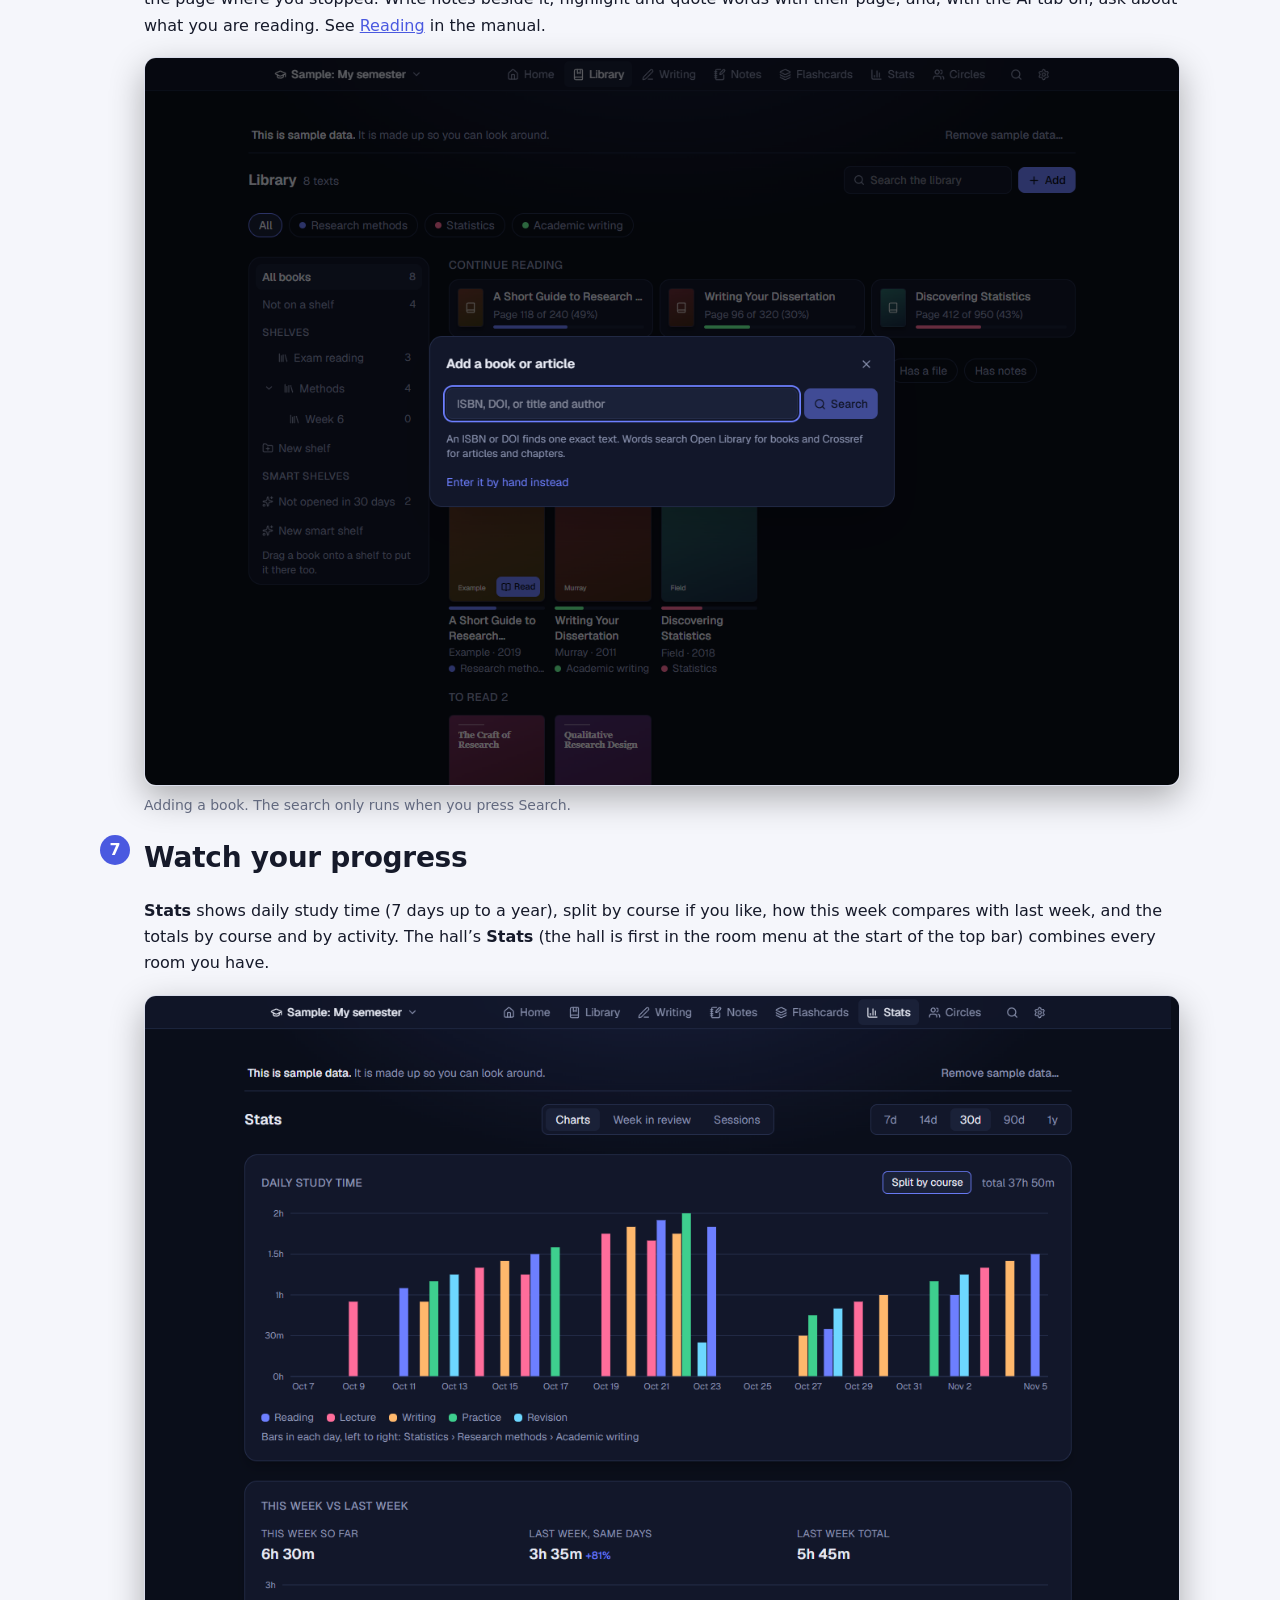
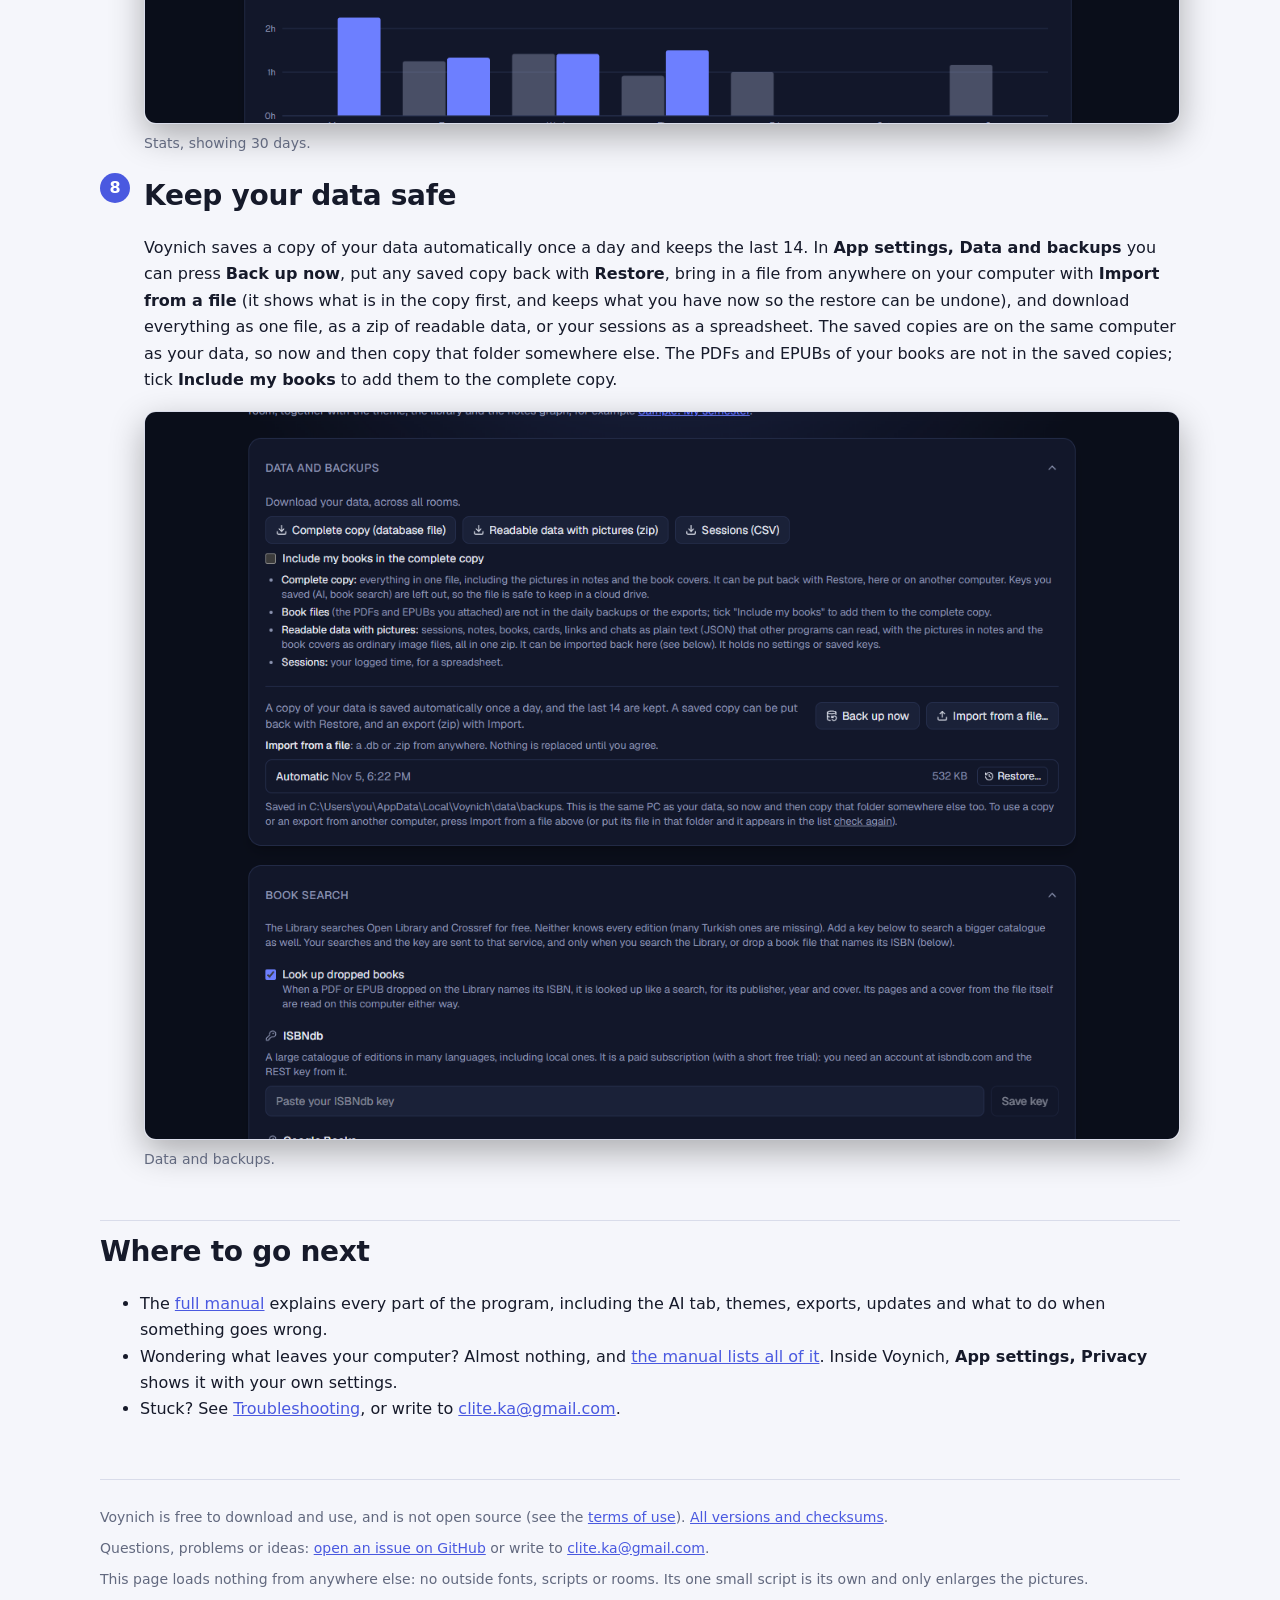
==== commit 881ac63d: "Update the site" ====
--- a/docs/guide.html
+++ b/docs/guide.html
@@ -43,14 +43,14 @@
 
       <li class="step" id="log-time">
         <h2 style="margin-top:0;border-top:0;padding-top:0">Log your first session</h2>
-        <p>On the <strong>Dashboard</strong>, choose a course (or language) and an activity, then press <strong>Start</strong>. The timer runs even if you close the tab; Voynich finds it again when you come back. <strong>Pause</strong> stops the clock without ending the session, and <strong>Stop &amp; save</strong> saves it. Started late? <strong>Started earlier?</strong> moves the start back by 5, 10 or 15 minutes or more. <strong>Repeat last</strong> starts the same course and activity as your last session in one click.</p>
-        <figure class="shot"><a class="zoom" href="img/timer-running.png"><img src="img/timer-running.png" width="1280" height="860" alt="The dashboard with a running timer showing 00:00:06, a Recording label, and Pause and Stop and save buttons." loading="lazy"></a><figcaption>A session in progress.</figcaption></figure>
-        <p>Forgot to start the timer? Open <strong>Log</strong> and use <strong>Add a past session</strong>: pick the course, the activity, the date, the time and the minutes.</p>
+        <p>On a room&rsquo;s <strong>Home</strong>, choose a course (or language) and an activity, then press <strong>Start</strong>. The timer runs even if you close the tab; Voynich finds it again when you come back. <strong>Pause</strong> stops the clock without ending the session, and <strong>Stop &amp; save</strong> saves it. Started late? <strong>Started earlier?</strong> moves the start back by 5, 10 or 15 minutes or more. <strong>Repeat last</strong> starts the same course and activity as your last session in one click.</p>
+        <figure class="shot"><a class="zoom" href="img/timer-running.png"><img src="img/timer-running.png" width="1280" height="860" alt="A room&rsquo;s Home with a running timer showing 00:00:06, a Recording label, and Pause and Stop and save buttons." loading="lazy"></a><figcaption>A session in progress.</figcaption></figure>
+        <p>Forgot to start the timer? Open <strong>Stats</strong>, <strong>Sessions</strong> and use <strong>Add a past session</strong>: pick the course, the activity, the date, the time and the minutes.</p>
       </li>
 
       <li class="step" id="goals">
         <h2 style="margin-top:0;border-top:0;padding-top:0">Set a goal</h2>
-        <p>Open <strong>Settings</strong>. Each course has a <strong>Weekly goal</strong> in hours (it shows on the Dashboard as a progress bar) and an optional <strong>Total goal</strong> with a finish date; Voynich then tells you how many hours a week it takes to get there. Further down, <strong>This room</strong> has a <strong>Daily goal</strong>, which the Today card on the Dashboard measures your day against.</p>
+        <p>Open <strong>Settings</strong>. Each course has a <strong>Weekly goal</strong> in hours (it shows on Home as a progress bar) and an optional <strong>Total goal</strong> with a finish date; Voynich then tells you how many hours a week it takes to get there. Further down, <strong>This room</strong> has a <strong>Daily goal</strong>, which the Today card on the Dashboard measures your day against.</p>
         <figure class="shot"><a class="zoom" href="img/settings.png"><img src="img/settings.png" width="1280" height="900" alt="The settings page listing three courses, each with fields for a weekly goal, a total goal and a passive switch, and the list of activities below." loading="lazy"></a><figcaption>Courses and activities in Settings.</figcaption></figure>
       </li>
 
@@ -69,7 +69,7 @@
 
       <li class="step" id="progress">
         <h2 style="margin-top:0;border-top:0;padding-top:0">Watch your progress</h2>
-        <p><strong>Stats</strong> shows daily study time (7 days up to a year), split by course if you like, how this week compares with last week, and the totals by course and by activity. The hall&rsquo;s <strong>Stats</strong> (the hall is at the top of the sidebar) combines every room you have.</p>
+        <p><strong>Stats</strong> shows daily study time (7 days up to a year), split by course if you like, how this week compares with last week, and the totals by course and by activity. The hall&rsquo;s <strong>Stats</strong> (the hall is first in the room menu at the start of the top bar) combines every room you have.</p>
         <figure class="shot"><a class="zoom" href="img/stats.png"><img src="img/stats.png" width="1280" height="900" alt="The stats page: a bar chart of daily study time over 30 days, coloured by activity." loading="lazy"></a><figcaption>Stats, showing 30 days.</figcaption></figure>
       </li>
 
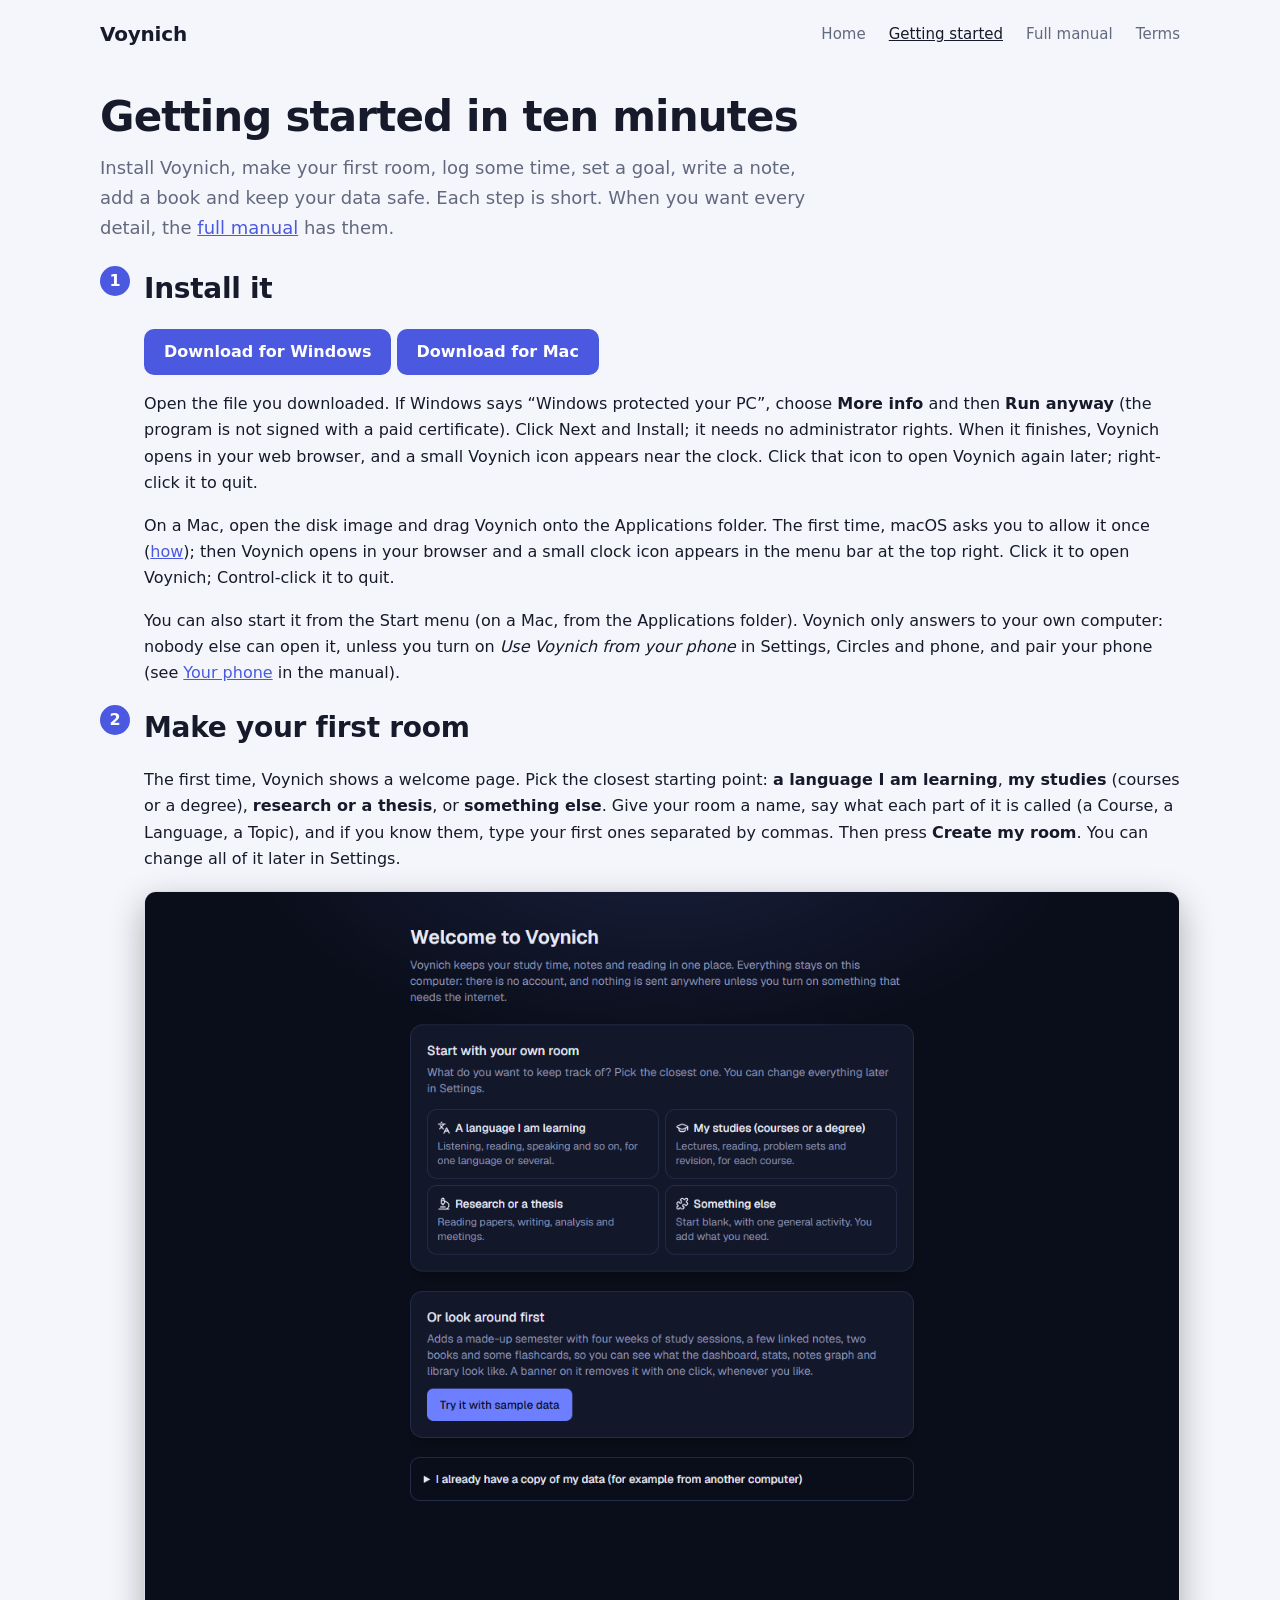
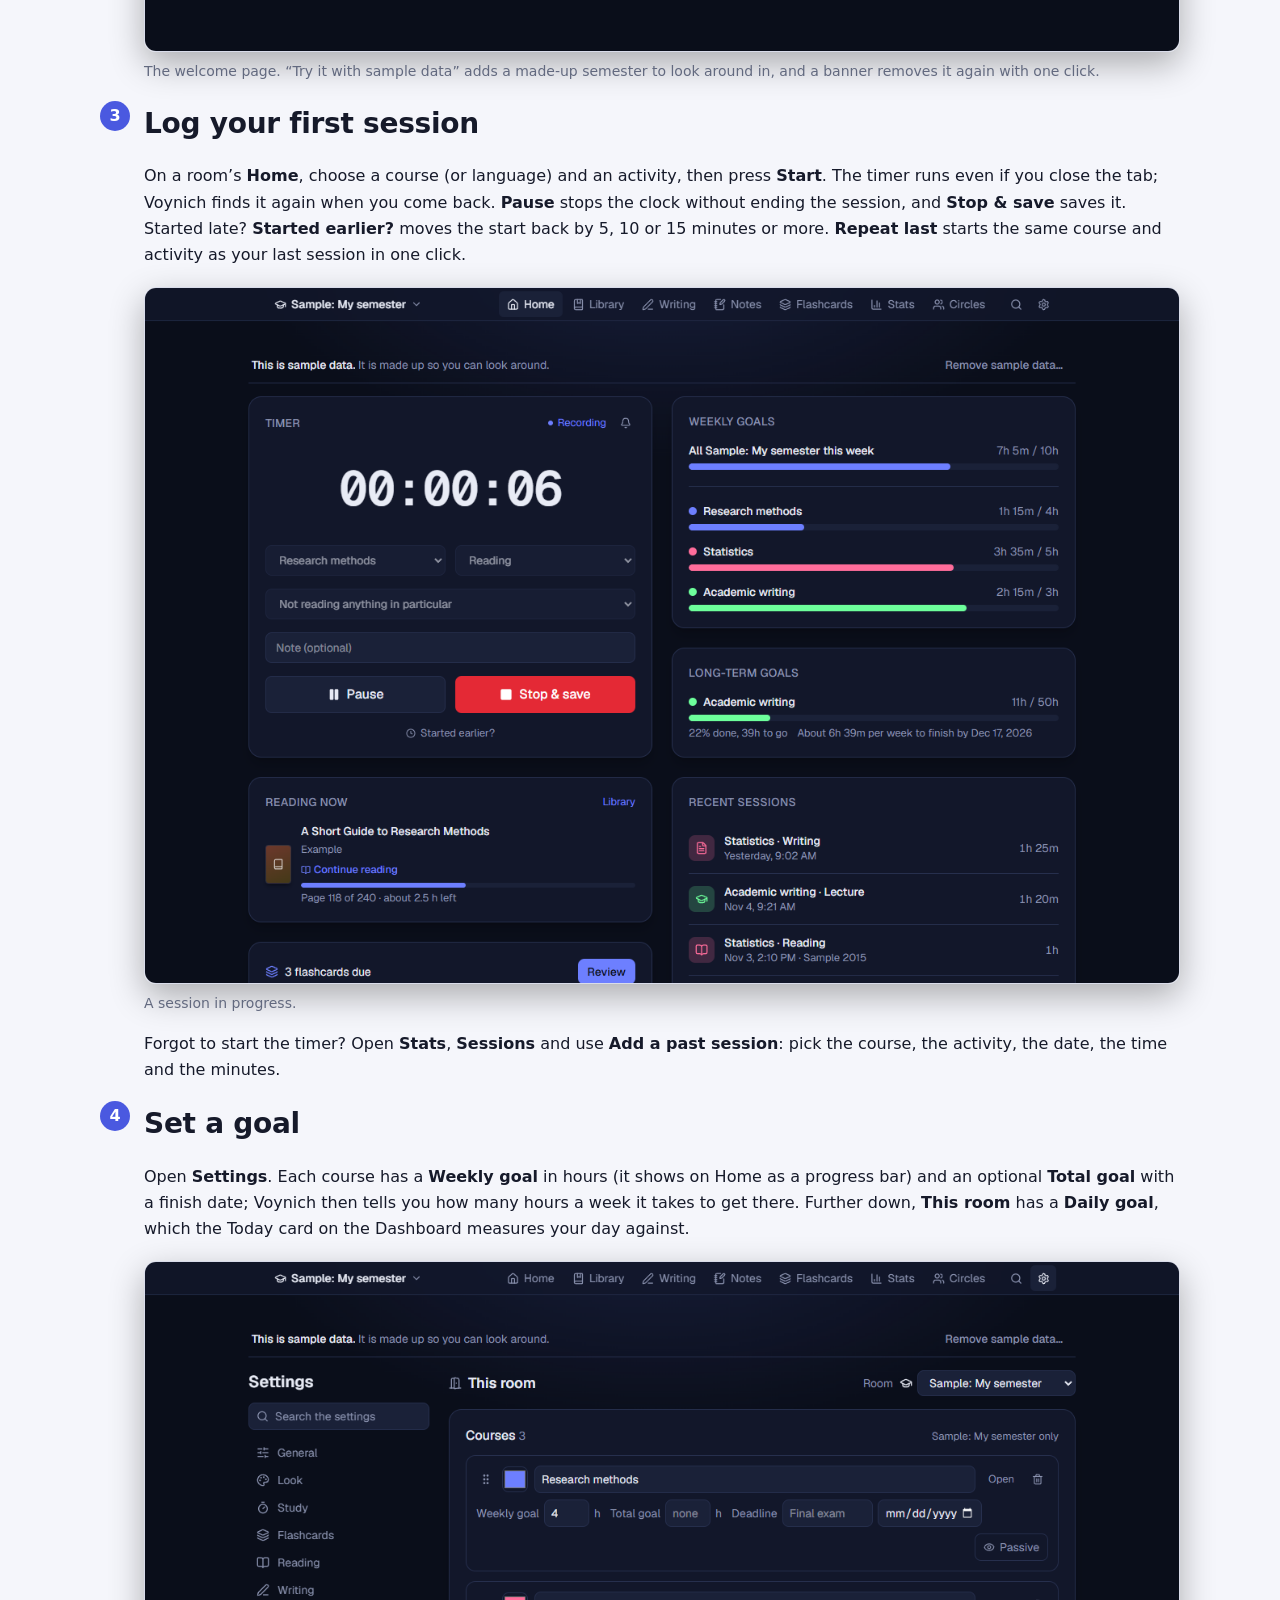
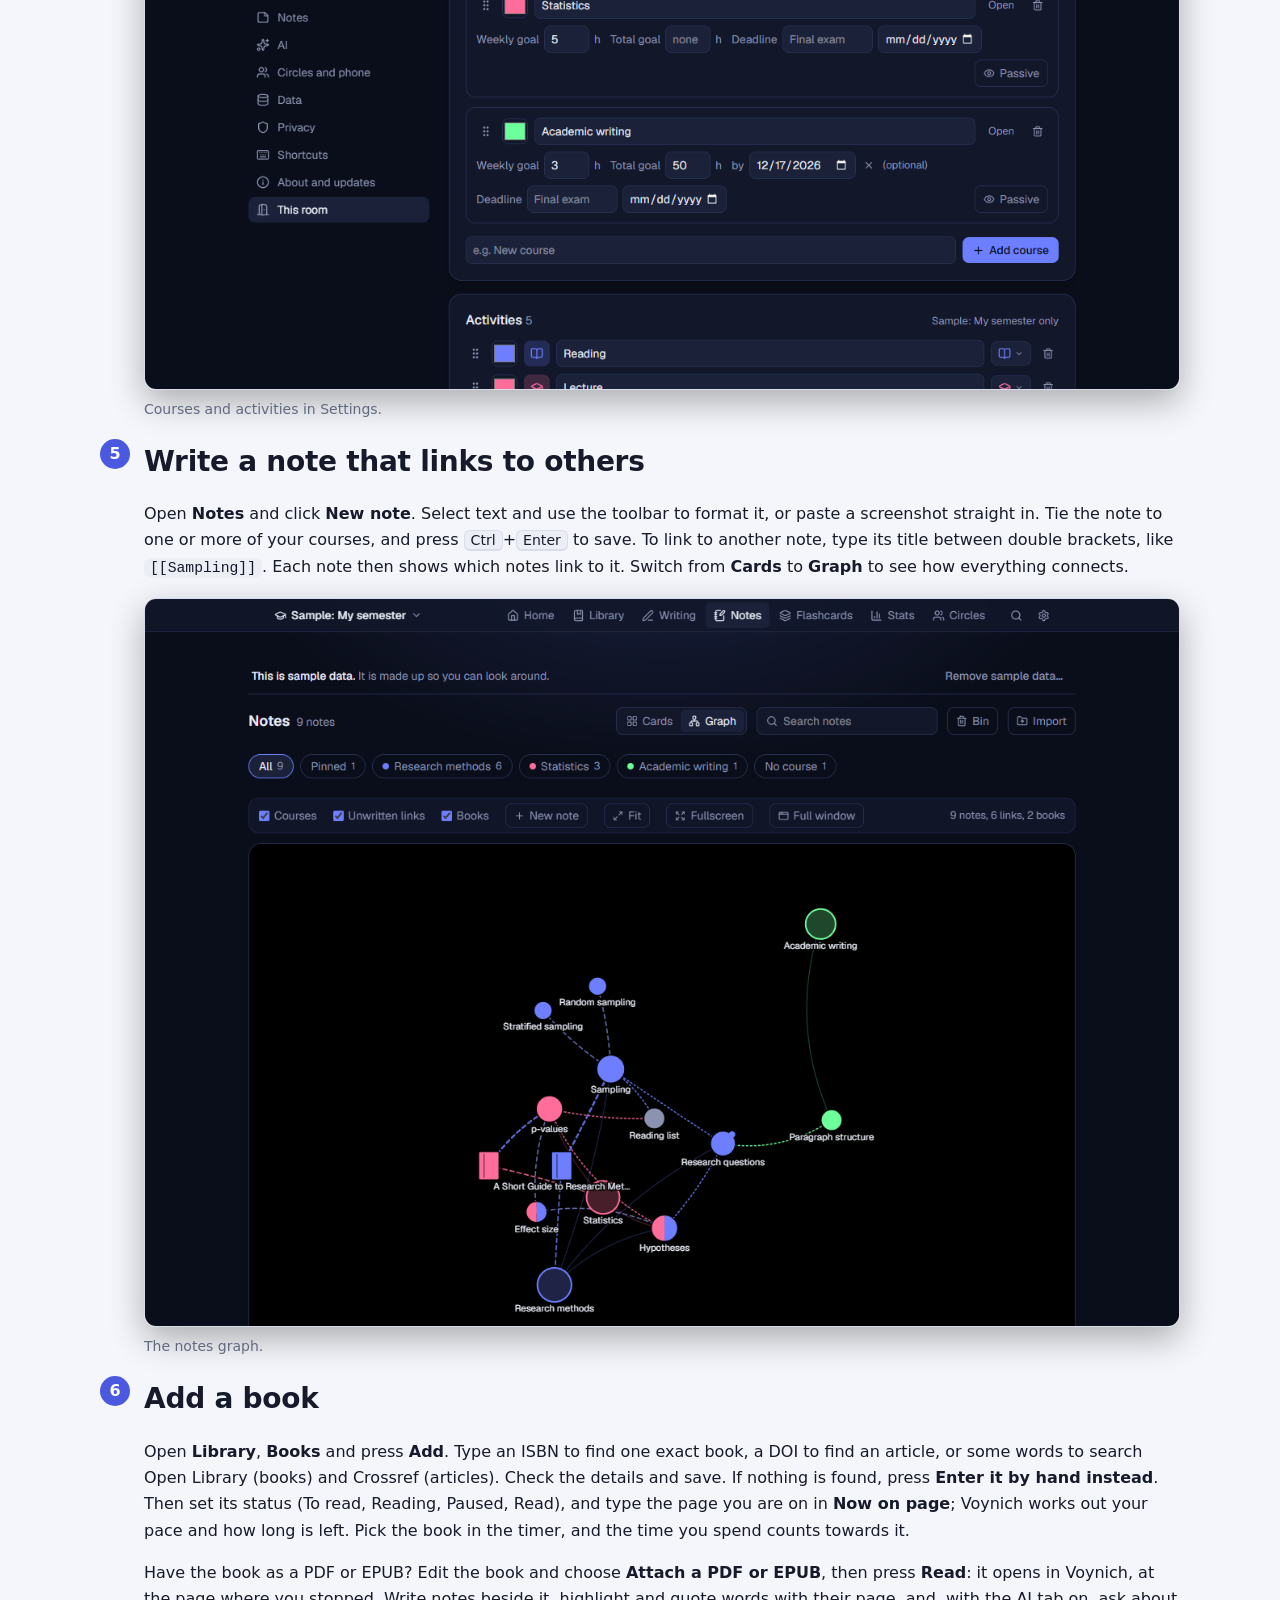
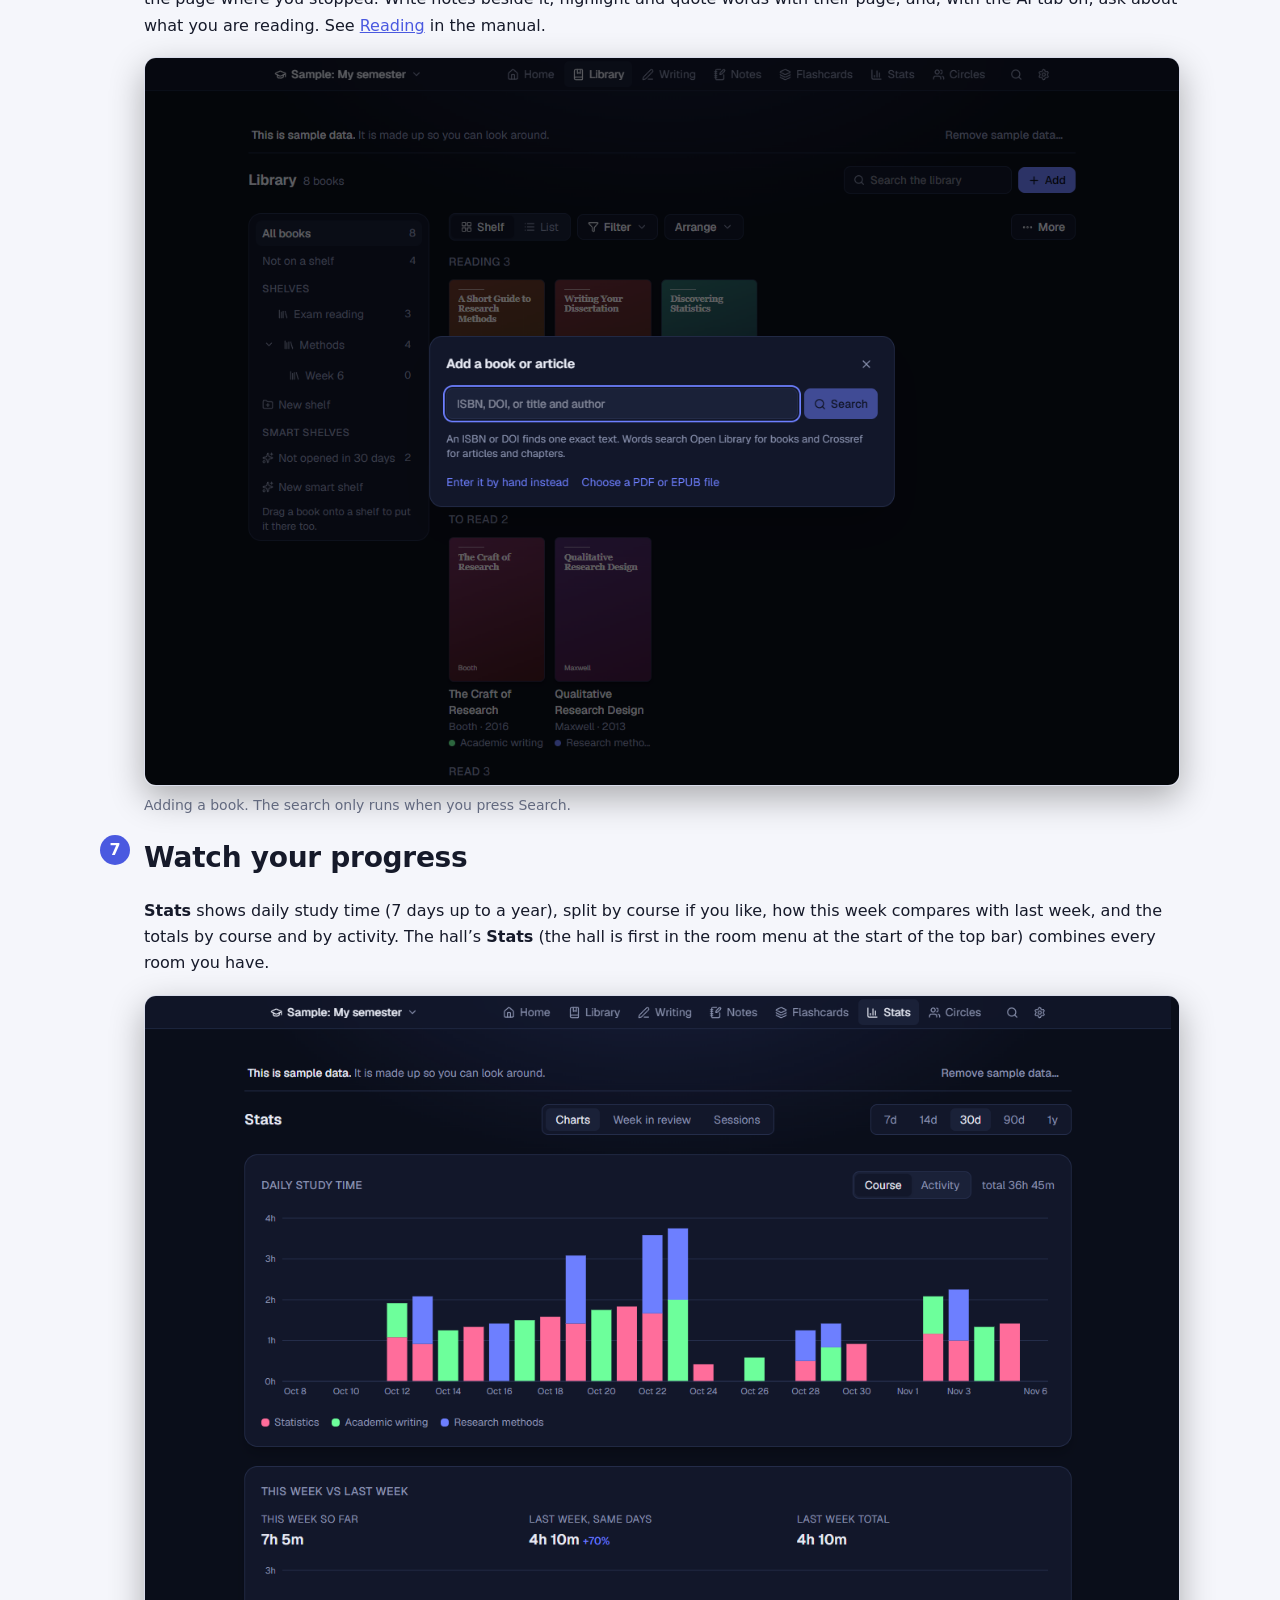
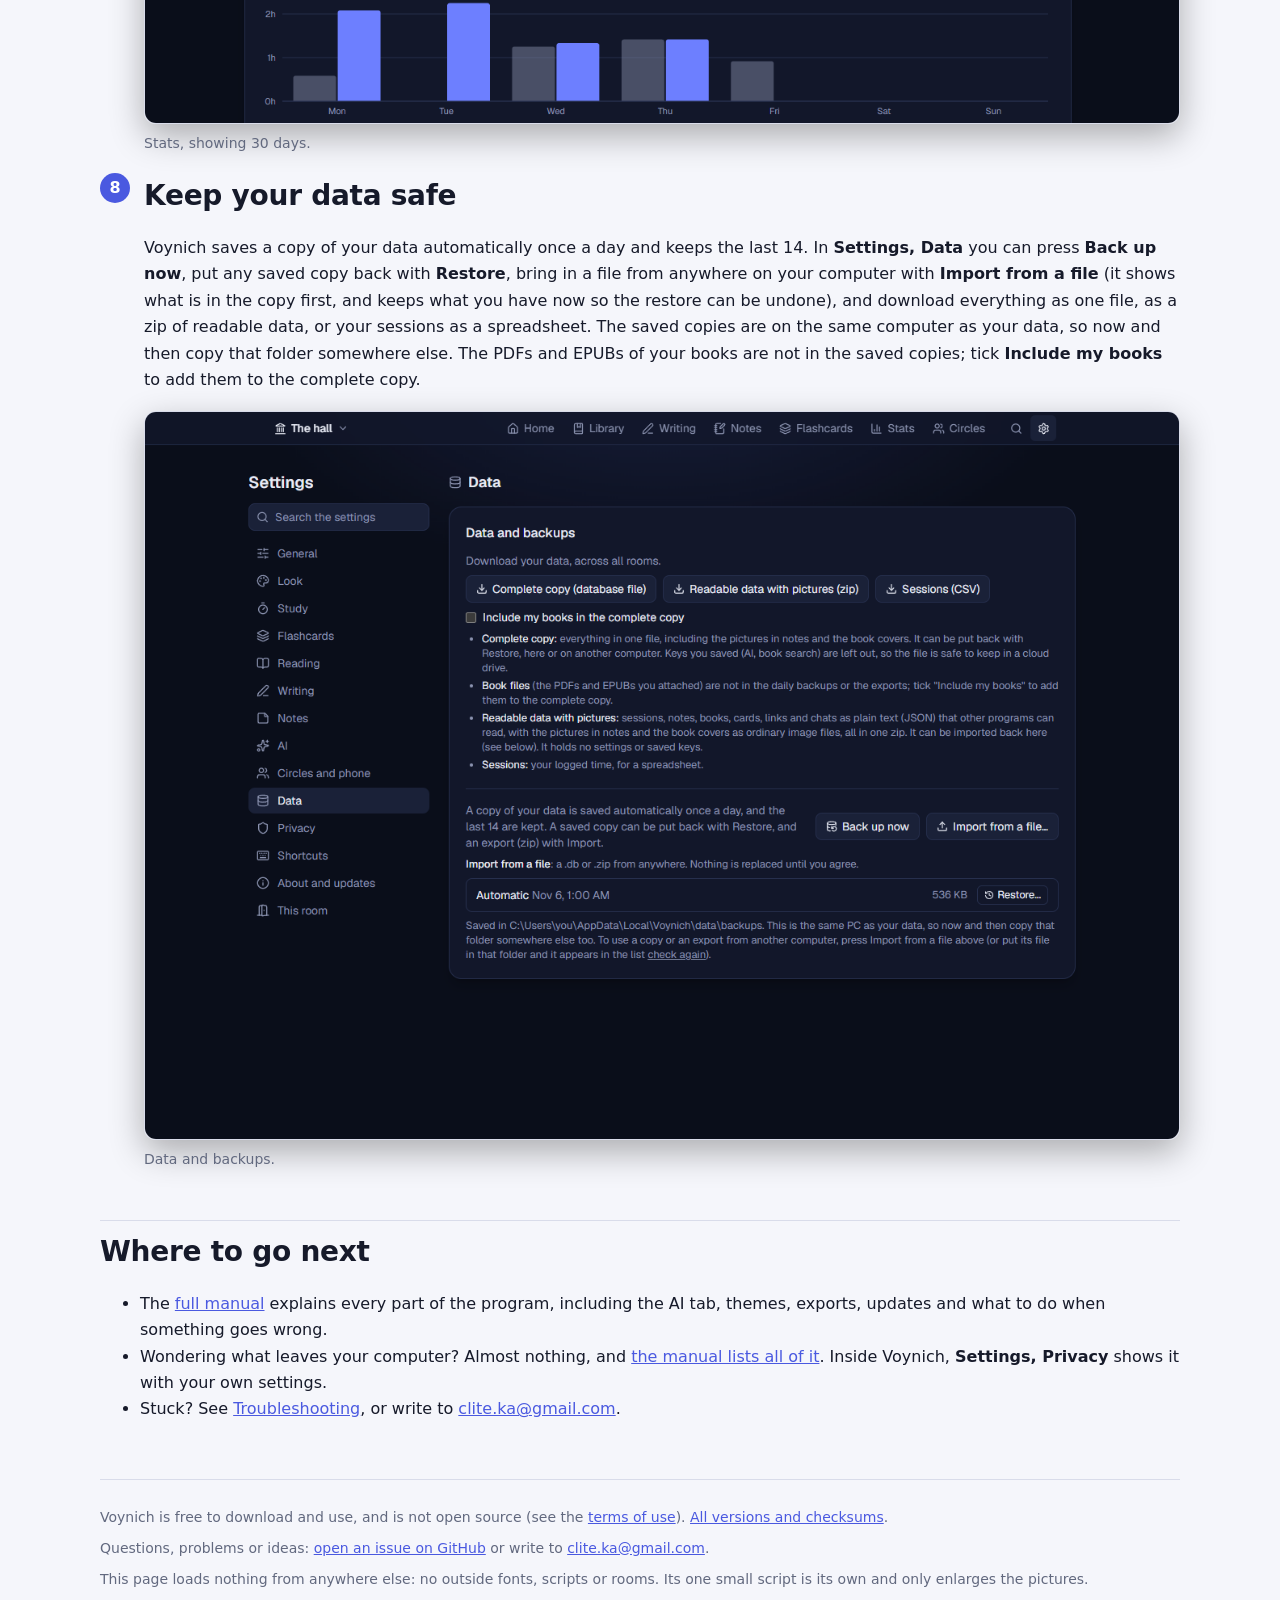
==== commit 455928a1: "Update the site" ====
--- a/docs/guide.html
+++ b/docs/guide.html
@@ -32,7 +32,7 @@
         <p><a class="button" href="https://github.com/cliteka-cell/voynich-releases/releases/latest/download/Voynich-Setup.exe">Download for Windows</a> <a class="button" href="https://github.com/cliteka-cell/voynich-releases/releases/latest/download/Tracker-Mac.dmg">Download for Mac</a></p>
         <p>Open the file you downloaded. If Windows says &ldquo;Windows protected your PC&rdquo;, choose <strong>More info</strong> and then <strong>Run anyway</strong> (the program is not signed with a paid certificate). Click Next and Install; it needs no administrator rights. When it finishes, Voynich opens in your web browser, and a small Voynich icon appears near the clock. Click that icon to open Voynich again later; right-click it to quit.</p>
         <p>On a Mac, open the disk image and drag Voynich onto the Applications folder. The first time, macOS asks you to allow it once (<a href="manual.html#mac">how</a>); then Voynich opens in your browser and a small clock icon appears in the menu bar at the top right. Click it to open Voynich; Control-click it to quit.</p>
-        <p>You can also start it from the Start menu (on a Mac, from the Applications folder). Voynich only answers to your own computer: nobody else can open it, unless you turn on <em>Use Voynich from your phone</em> in App settings and pair your phone (see <a href="manual.html#phone">Your phone</a> in the manual).</p>
+        <p>You can also start it from the Start menu (on a Mac, from the Applications folder). Voynich only answers to your own computer: nobody else can open it, unless you turn on <em>Use Voynich from your phone</em> in Settings, Circles and phone, and pair your phone (see <a href="manual.html#phone">Your phone</a> in the manual).</p>
       </li>
 
       <li class="step" id="first-start">
@@ -51,7 +51,7 @@
       <li class="step" id="goals">
         <h2 style="margin-top:0;border-top:0;padding-top:0">Set a goal</h2>
         <p>Open <strong>Settings</strong>. Each course has a <strong>Weekly goal</strong> in hours (it shows on Home as a progress bar) and an optional <strong>Total goal</strong> with a finish date; Voynich then tells you how many hours a week it takes to get there. Further down, <strong>This room</strong> has a <strong>Daily goal</strong>, which the Today card on the Dashboard measures your day against.</p>
-        <figure class="shot"><a class="zoom" href="img/settings.png"><img src="img/settings.png" width="1280" height="900" alt="The settings page listing three courses, each with fields for a weekly goal, a total goal and a passive switch, and the list of activities below." loading="lazy"></a><figcaption>Courses and activities in Settings.</figcaption></figure>
+        <figure class="shot"><a class="zoom" href="img/settings.png"><img src="img/settings.png" width="1280" height="900" alt="Settings, This room: the list of tabs on the left, and three courses, each with fields for a weekly goal, a total goal and a passive switch, with the activities below." loading="lazy"></a><figcaption>Courses and activities in Settings.</figcaption></figure>
       </li>
 
       <li class="step" id="notes">
@@ -75,7 +75,7 @@
 
       <li class="step" id="safe">
         <h2 style="margin-top:0;border-top:0;padding-top:0">Keep your data safe</h2>
-        <p>Voynich saves a copy of your data automatically once a day and keeps the last 14. In <strong>App settings, Data and backups</strong> you can press <strong>Back up now</strong>, put any saved copy back with <strong>Restore</strong>, bring in a file from anywhere on your computer with <strong>Import from a file</strong> (it shows what is in the copy first, and keeps what you have now so the restore can be undone), and download everything as one file, as a zip of readable data, or your sessions as a spreadsheet. The saved copies are on the same computer as your data, so now and then copy that folder somewhere else. The PDFs and EPUBs of your books are not in the saved copies; tick <strong>Include my books</strong> to add them to the complete copy.</p>
+        <p>Voynich saves a copy of your data automatically once a day and keeps the last 14. In <strong>Settings, Data</strong> you can press <strong>Back up now</strong>, put any saved copy back with <strong>Restore</strong>, bring in a file from anywhere on your computer with <strong>Import from a file</strong> (it shows what is in the copy first, and keeps what you have now so the restore can be undone), and download everything as one file, as a zip of readable data, or your sessions as a spreadsheet. The saved copies are on the same computer as your data, so now and then copy that folder somewhere else. The PDFs and EPUBs of your books are not in the saved copies; tick <strong>Include my books</strong> to add them to the complete copy.</p>
         <figure class="shot"><a class="zoom" href="img/settings-data.png"><img src="img/settings-data.png" width="1280" height="900" alt="The Data and backups part of settings: three download buttons, Back up now and Import from a file buttons and the list of saved copies, each with a Restore button." loading="lazy"></a><figcaption>Data and backups.</figcaption></figure>
       </li>
     </ol>
@@ -83,7 +83,7 @@
     <h2>Where to go next</h2>
     <ul>
       <li>The <a href="manual.html">full manual</a> explains every part of the program, including the AI tab, themes, exports, updates and what to do when something goes wrong.</li>
-      <li>Wondering what leaves your computer? Almost nothing, and <a href="manual.html#privacy">the manual lists all of it</a>. Inside Voynich, <strong>App settings, Privacy</strong> shows it with your own settings.</li>
+      <li>Wondering what leaves your computer? Almost nothing, and <a href="manual.html#privacy">the manual lists all of it</a>. Inside Voynich, <strong>Settings, Privacy</strong> shows it with your own settings.</li>
       <li>Stuck? See <a href="manual.html#troubleshooting">Troubleshooting</a>, or write to <a href="mailto:clite.ka@gmail.com">clite.ka@gmail.com</a>.</li>
     </ul>
   </main>
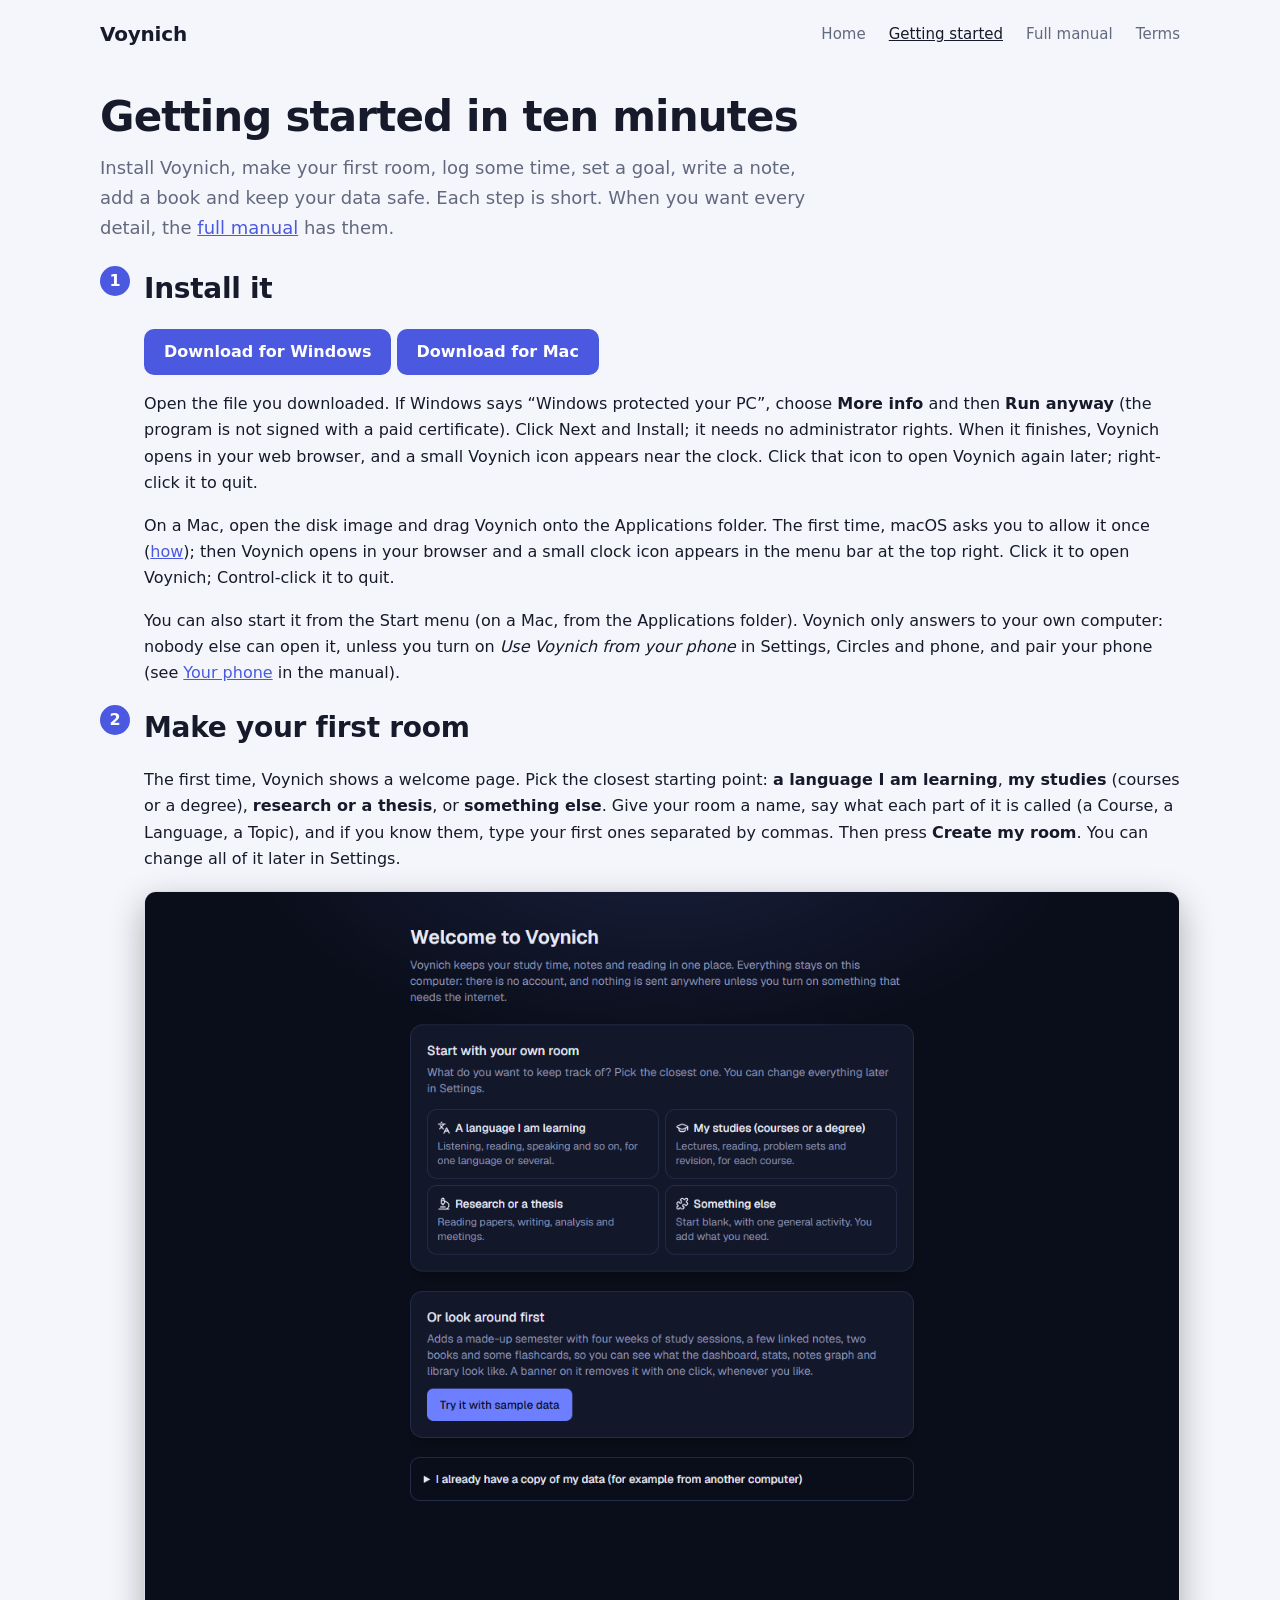
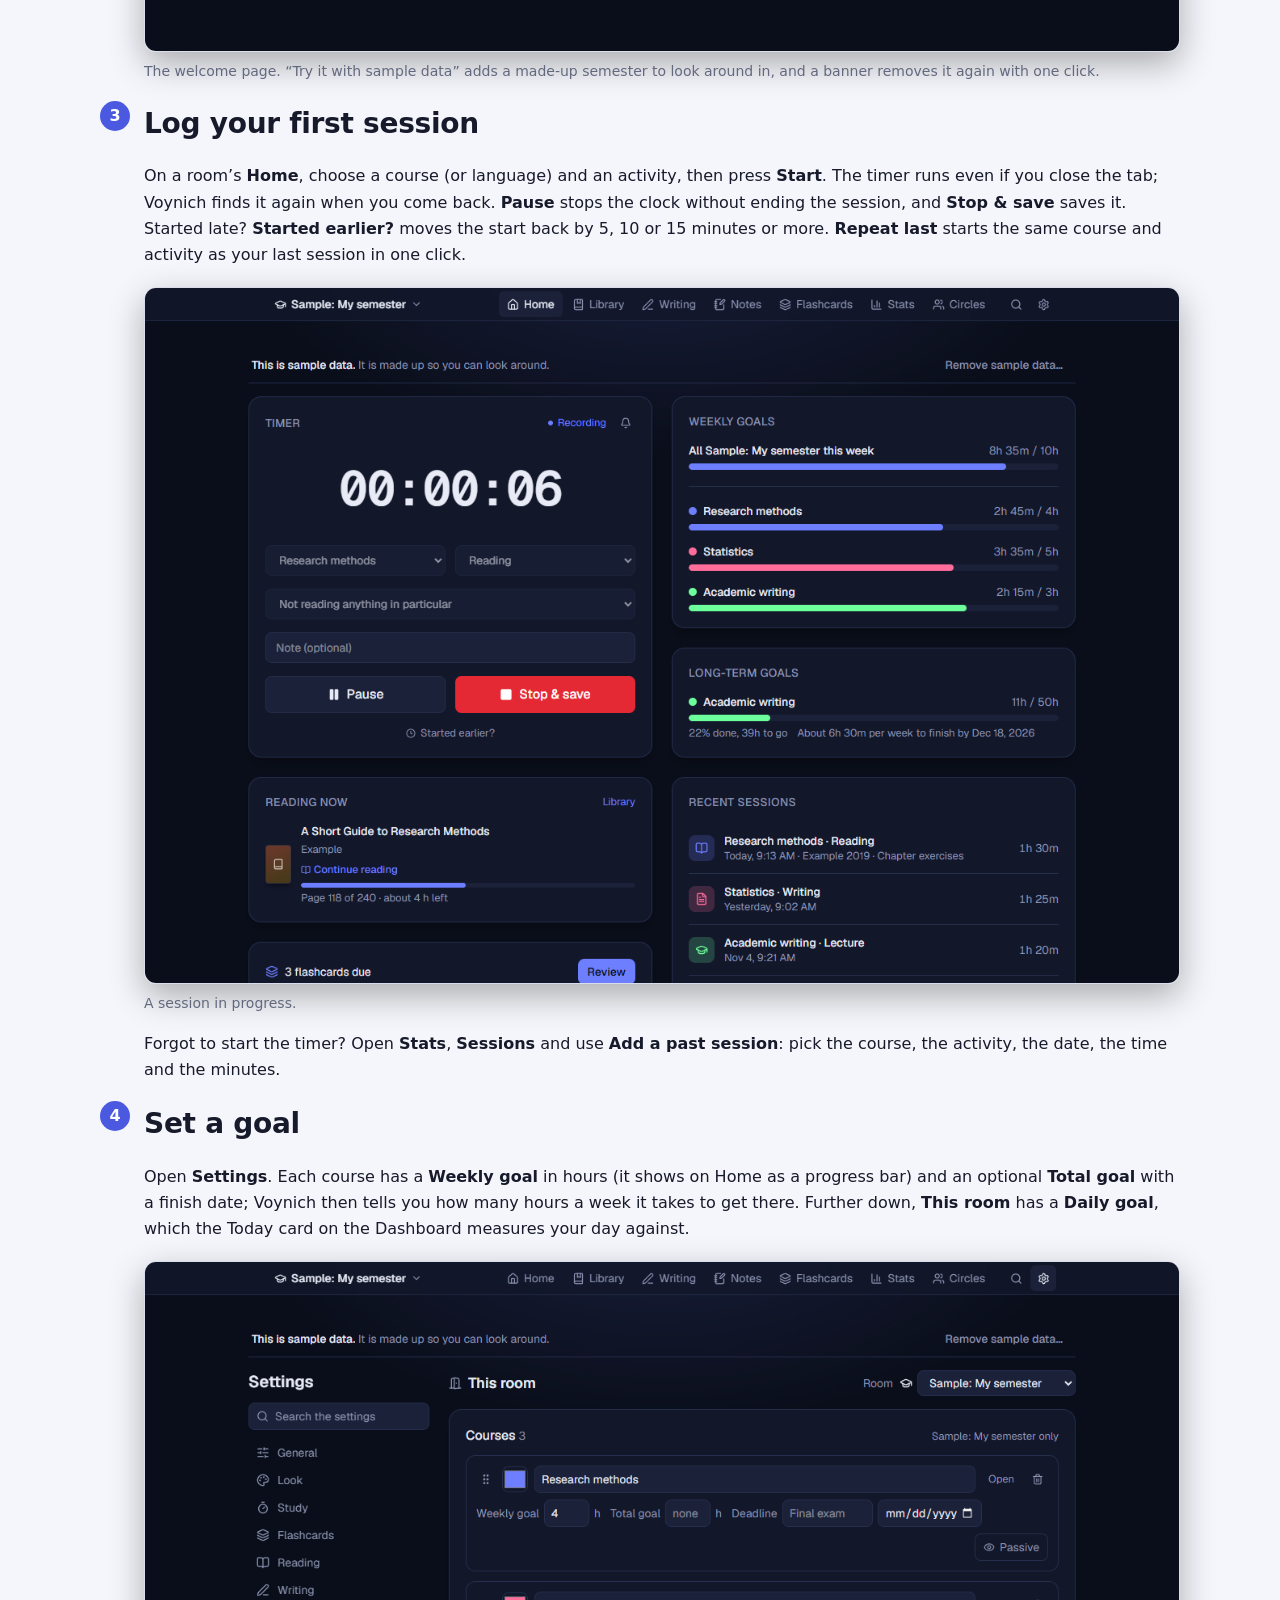
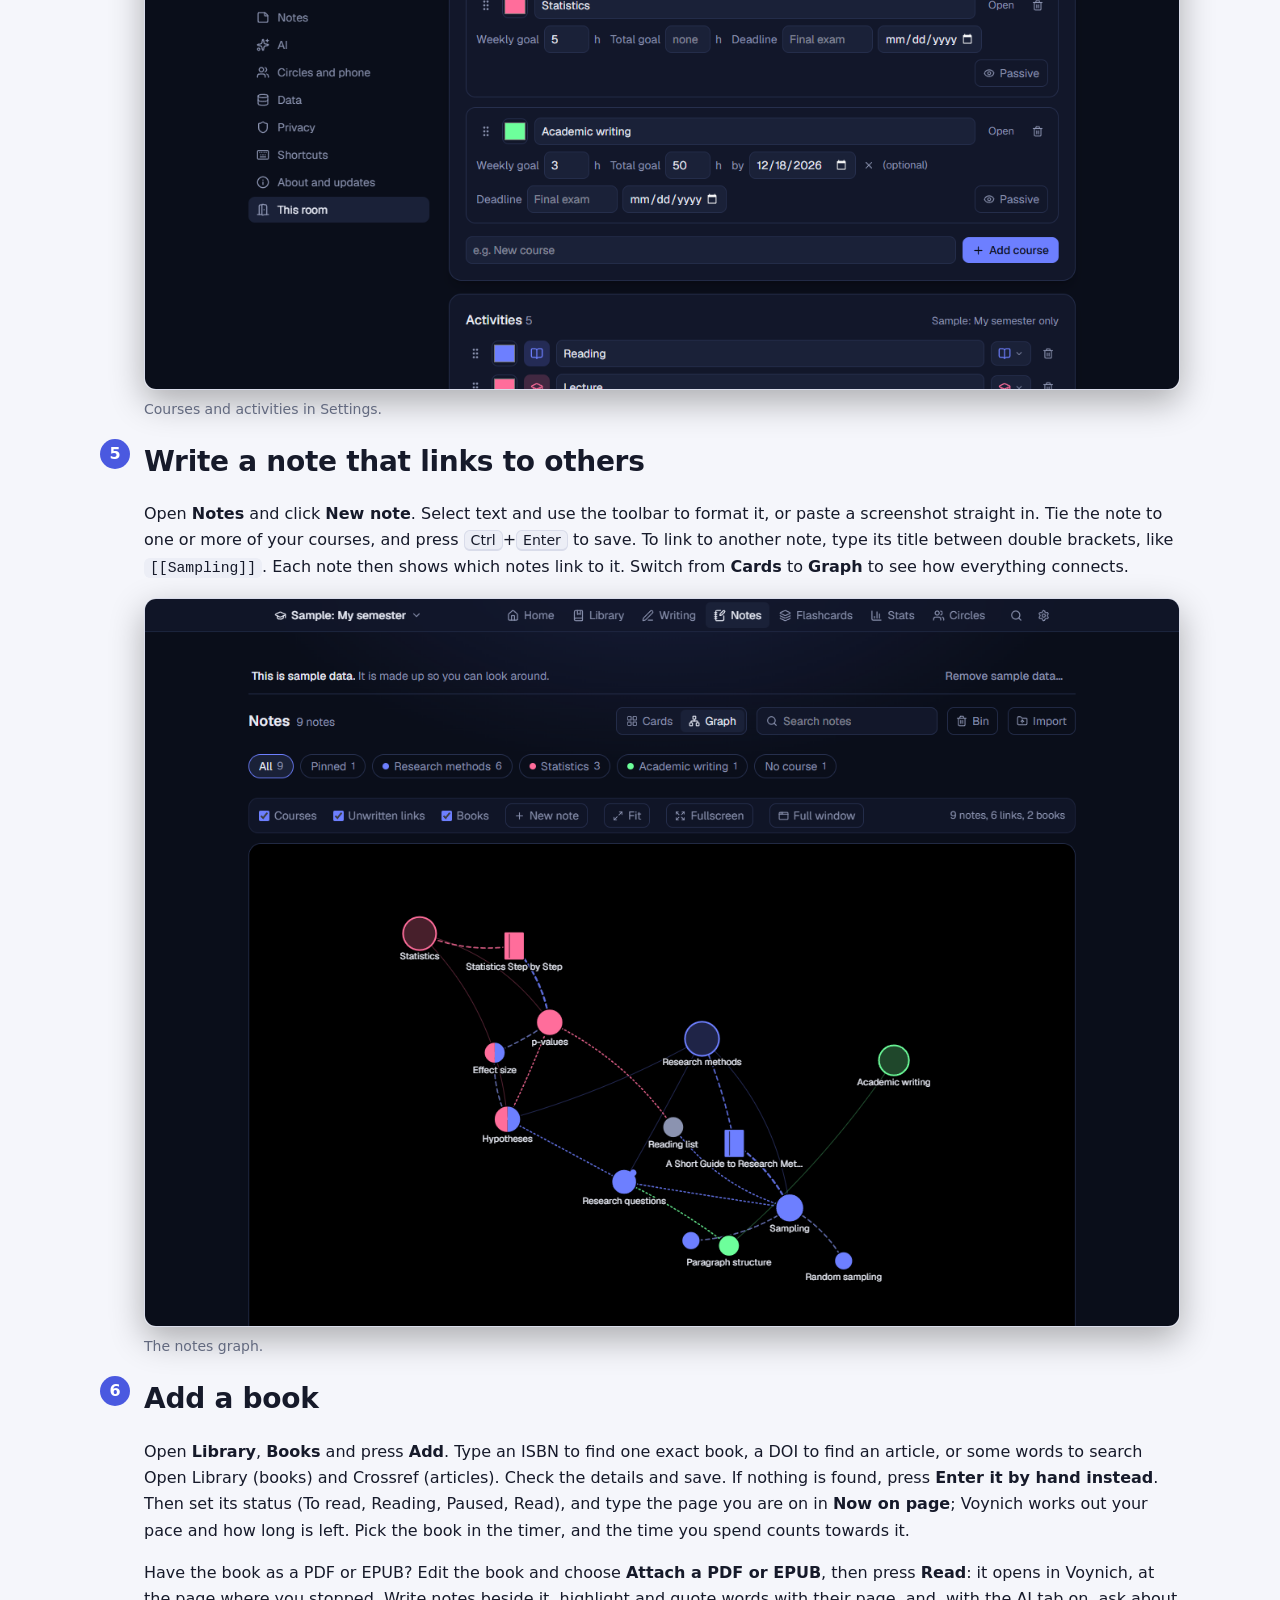
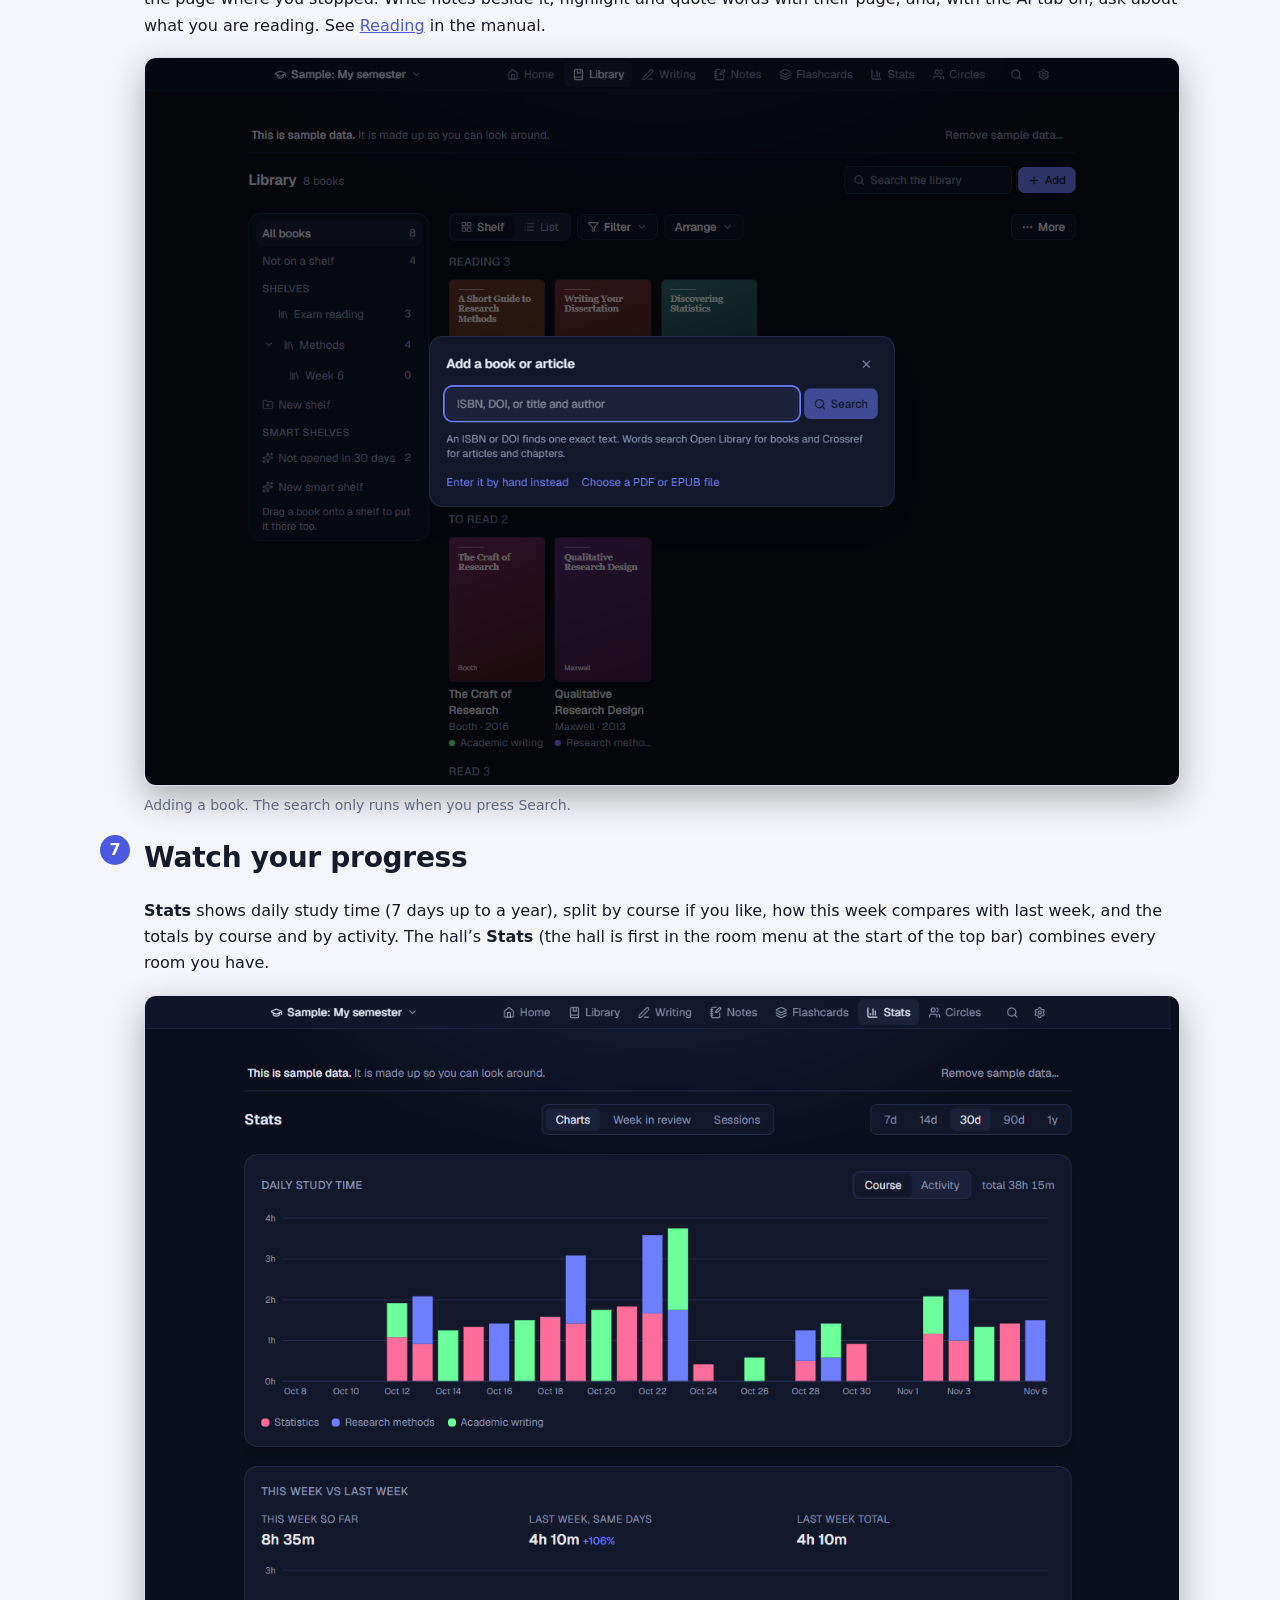
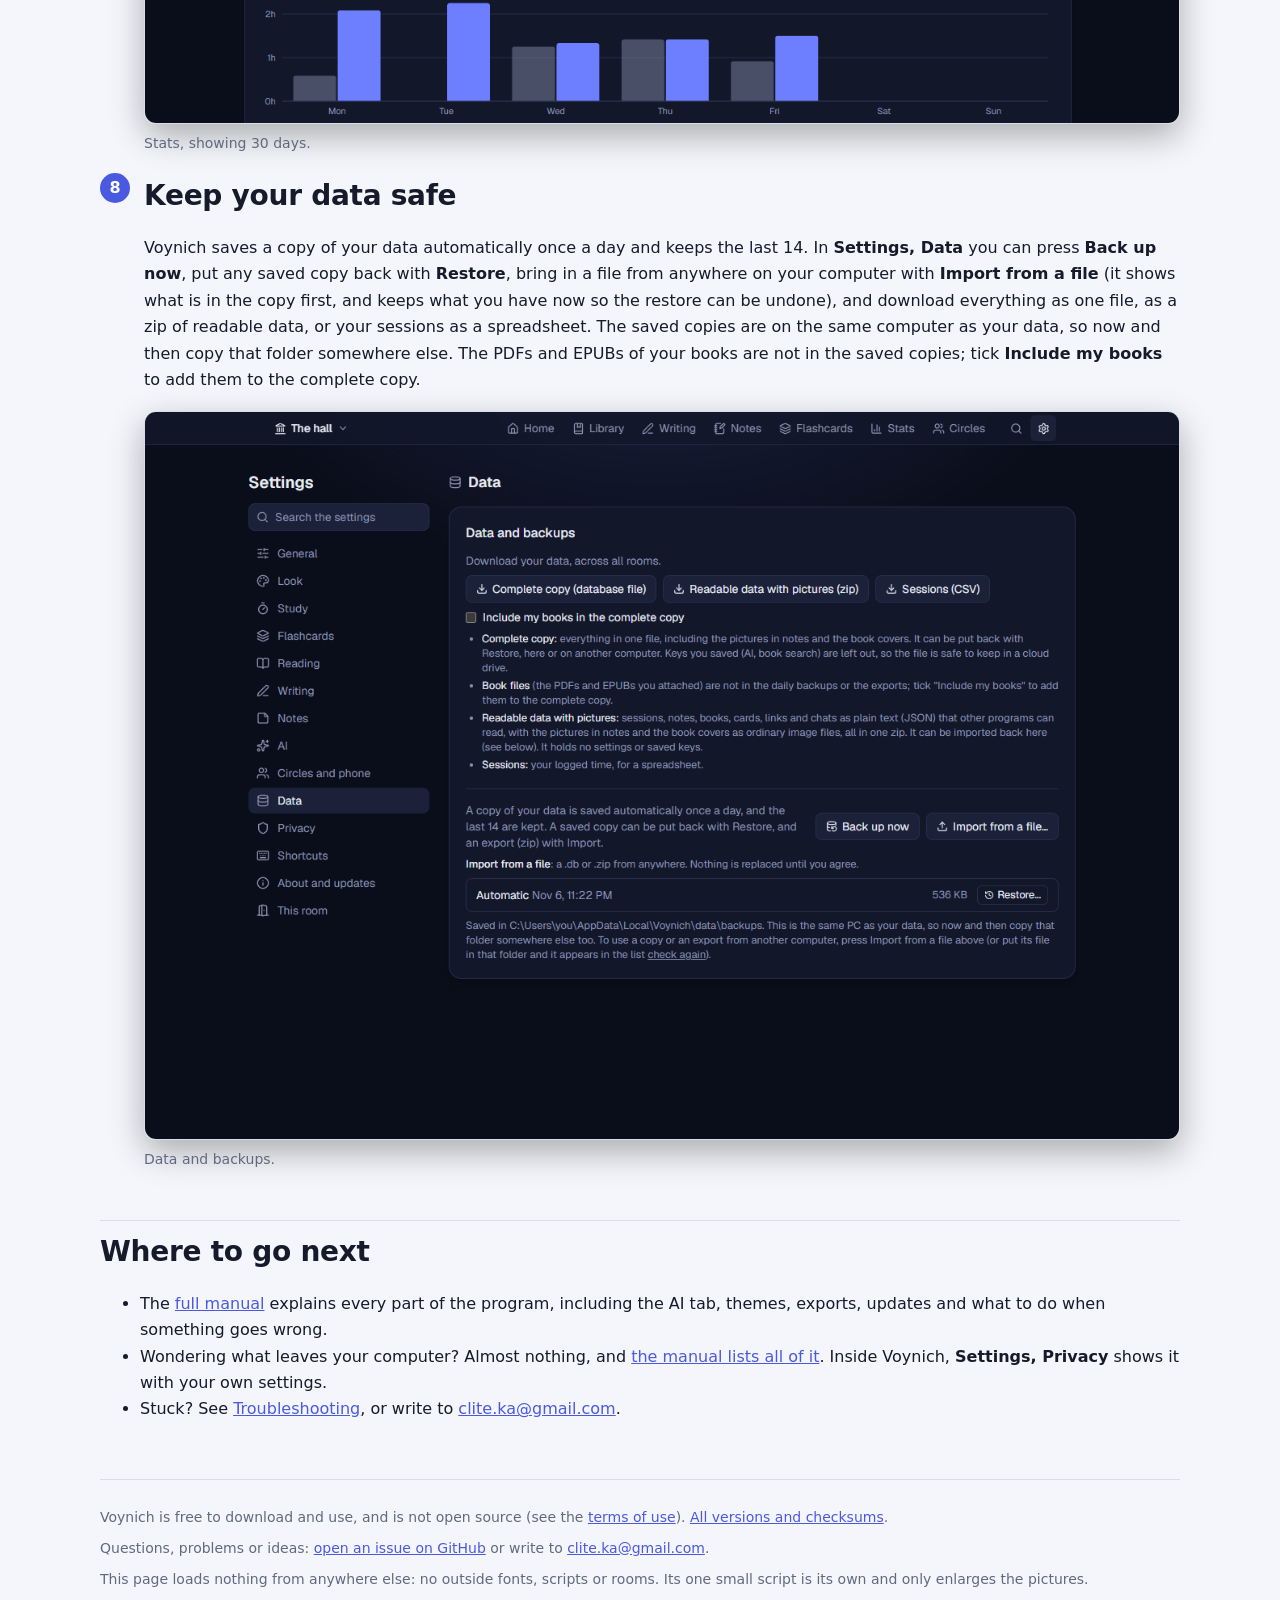
==== commit 04d50df3: "Update the site" ====
--- a/docs/guide.html
+++ b/docs/guide.html
@@ -6,7 +6,7 @@
 <meta name="theme-color" content="#0a0e1a">
 <title>Voynich: getting started in ten minutes</title>
 <meta name="description" content="A short guide to Voynich: install it, make your first room, log a study session, set a goal, write a linked note, add a book and keep your data safe.">
-<link rel="icon" href="data:image/svg+xml,%3Csvg xmlns='http://www.w3.org/2000/svg' viewBox='0 0 64 64'%3E%3Crect x='1.3' y='6.1' width='61.4' height='51.8' rx='10.9'/%3E%3Crect x='5' y='9.8' width='54' height='44.4' rx='7.2' fill='%23fff'/%3E%3Crect x='7.9' y='12.7' width='48.3' height='38.7' rx='4.3'/%3E%3Cpath transform='translate(32 32) scale(0.27) translate(-50 -50)' fill='%23fff' fill-rule='evenodd' d='M42.6 0.0 L42.1 0.3 L41.1 1.6 L37.8 6.8 L36.3 10.1 L35.8 12.6 L36.0 15.0 L37.2 19.5 L37.9 24.1 L37.9 54.3 L37.7 55.1 L36.7 56.2 L34.2 57.4 L30.8 58.2 L24.5 58.4 L21.6 58.9 L18.0 60.0 L15.3 61.5 L12.8 62.6 L10.9 62.8 L3.5 63.0 L0.7 63.4 L-0.2 63.8 L-2.5 65.2 L-4.2 66.7 L-5.7 69.4 L-6.9 73.1 L-7.0 78.8 L-6.6 80.6 L-5.4 83.4 L-2.8 88.1 L-1.3 91.4 L-0.6 92.4 L0.0 93.2 L3.7 95.7 L5.6 97.8 L6.4 98.3 L8.7 99.2 L11.7 99.9 L12.8 100.0 L18.1 99.4 L21.1 98.2 L23.5 96.1 L25.4 94.9 L27.1 93.4 L28.3 91.8 L28.4 90.7 L28.0 88.6 L27.3 87.5 L26.6 86.9 L25.5 86.5 L24.0 86.6 L21.4 87.4 L19.4 87.9 L16.7 88.1 L13.9 88.0 L12.7 87.9 L11.4 87.5 L9.1 85.8 L6.4 80.7 L6.0 79.8 L5.9 79.0 L6.6 77.3 L8.4 73.5 L8.9 72.6 L10.3 71.5 L12.0 70.6 L14.1 70.3 L29.7 70.1 L33.6 70.8 L35.6 71.5 L37.0 72.2 L37.7 73.1 L37.9 74.3 L37.9 90.7 L38.1 91.9 L38.7 93.4 L39.7 94.7 L42.1 95.8 L42.7 95.8 L43.4 95.5 L45.0 94.0 L46.1 92.4 L46.5 91.2 L46.7 88.2 L46.7 76.7 L46.8 73.4 L47.5 72.2 L48.8 71.2 L49.7 70.9 L54.7 70.4 L55.8 70.6 L57.6 72.0 L58.4 73.0 L58.8 74.3 L58.7 94.0 L58.9 96.5 L59.2 97.6 L60.0 98.5 L61.3 99.2 L63.3 99.6 L66.0 99.8 L67.0 99.7 L68.1 99.4 L69.2 98.8 L70.5 97.7 L72.0 95.9 L74.4 93.4 L75.1 92.3 L75.3 91.3 L75.2 90.2 L74.4 88.7 L73.2 87.4 L71.7 86.1 L70.9 84.9 L70.0 81.8 L69.5 78.9 L69.3 73.1 L69.5 68.2 L69.4 49.5 L69.8 47.1 L70.7 44.4 L72.1 42.5 L73.6 41.7 L77.9 40.9 L83.2 40.2 L86.0 39.5 L87.0 39.0 L89.0 37.5 L90.2 35.8 L91.3 34.8 L92.7 34.3 L95.4 33.6 L97.7 32.5 L99.1 31.1 L100.1 28.8 L101.6 27.6 L103.6 26.5 L104.8 25.1 L106.6 19.8 L106.9 18.0 L107.0 16.0 L106.5 13.2 L105.3 10.7 L103.4 8.4 L101.9 7.0 L99.5 5.4 L97.0 4.7 L92.0 4.4 L88.0 4.9 L85.6 5.5 L84.0 6.3 L80.0 8.9 L78.5 9.6 L76.1 11.5 L74.0 14.7 L71.2 17.6 L69.5 20.8 L68.3 22.5 L66.4 24.3 L64.6 27.2 L63.0 30.7 L61.9 32.1 L61.1 32.7 L60.0 33.1 L55.2 33.6 L54.1 33.2 L52.0 31.6 L48.6 27.6 L47.3 25.2 L47.0 23.8 L46.7 20.0 L46.6 8.1 L46.2 4.4 L45.7 2.7 L44.6 1.0 L43.7 0.2 L43.2 0.0 Z M90.2 16.5 L87.6 16.9 L84.8 17.8 L82.8 19.0 L81.0 20.5 L77.9 22.4 L76.1 24.1 L73.9 28.1 L72.3 29.7 L72.1 30.3 L72.1 30.9 L72.4 31.3 L73.7 32.5 L75.1 33.1 L76.7 33.6 L78.8 33.9 L80.3 33.9 L84.6 33.0 L87.0 32.3 L88.3 31.5 L89.7 30.2 L96.4 27.6 L97.4 26.7 L98.1 25.7 L98.5 24.7 L98.4 21.8 L97.7 19.3 L97.1 18.4 L96.4 17.9 L94.5 17.1 L92.6 16.6 Z M53.7 40.5 L50.0 41.0 L48.5 41.5 L47.6 42.2 L47.2 42.8 L46.8 45.1 L46.7 54.2 L46.8 55.0 L47.6 56.2 L48.8 57.1 L49.9 57.5 L52.0 57.8 L54.5 58.0 L55.9 57.7 L57.9 56.1 L58.5 55.1 L58.7 54.2 L58.7 45.4 L58.3 43.0 L57.5 41.9 L56.1 40.9 L55.0 40.5 Z'/%3E%3C/svg%3E">
+<link rel="icon" href="data:image/svg+xml,%3Csvg xmlns='http://www.w3.org/2000/svg' viewBox='0 0 64 64'%3E%3Cg transform='rotate(90 32 32)'%3E%3Crect x='1.3' y='6.1' width='61.4' height='51.8' rx='10.9'/%3E%3Crect x='5' y='9.8' width='54' height='44.4' rx='7.2' fill='%23fff'/%3E%3Crect x='7.9' y='12.7' width='48.3' height='38.7' rx='4.3'/%3E%3C/g%3E%3Cpath transform='translate(32 32) scale(0.46) translate(-50 -50)' fill='%23fff' fill-rule='evenodd' d='M40.0 0.0 L45.2 -0.0 L45.7 0.3 L45.7 15.6 L46.1 16.1 L54.8 16.0 L55.1 9.8 L56.4 5.6 L59.6 2.0 L63.4 0.2 L68.0 0.2 L71.4 1.6 L74.1 4.1 L75.5 6.3 L76.2 8.3 L76.5 11.3 L76.2 14.1 L74.8 17.2 L72.8 19.6 L70.6 21.1 L68.1 22.1 L61.2 22.4 L60.7 30.0 L59.7 32.4 L58.0 34.6 L55.7 36.3 L53.3 37.3 L45.7 38.0 L45.8 78.3 L59.0 78.5 L62.1 79.2 L64.5 80.6 L66.6 82.6 L67.9 84.8 L68.6 86.9 L68.7 91.3 L67.6 94.4 L64.5 97.9 L60.8 99.7 L57.3 100.0 L54.1 99.3 L51.7 97.9 L49.7 96.0 L48.0 93.3 L47.3 90.3 L47.4 87.9 L48.2 84.7 L33.9 84.6 L30.7 83.9 L27.8 82.2 L26.0 80.4 L24.3 77.7 L23.6 75.3 L23.5 72.1 L24.0 69.4 L25.4 66.6 L27.7 64.1 L29.5 62.9 L32.2 61.8 L39.6 61.2 L39.6 37.9 L30.5 37.8 L29.7 38.6 L29.6 40.1 L24.6 42.9 L23.7 41.2 L23.5 39.3 L23.6 37.4 L24.6 35.1 L26.1 33.5 L27.7 32.3 L30.3 31.6 L39.5 31.4 L39.6 22.9 L39.1 22.3 L23.7 22.3 L23.5 16.4 Z M65.2 6.2 L67.4 6.4 L69.7 8.4 L70.4 10.6 L70.0 13.2 L68.9 14.8 L67.3 15.9 L61.4 16.1 L61.2 11.1 L61.5 9.1 L63.0 7.1 Z M39.3 9.4 L39.6 9.7 L39.5 15.9 L32.9 16.1 L32.9 15.7 Z M46.0 22.3 L54.8 22.4 L54.9 27.8 L53.6 30.2 L51.2 31.5 L45.8 31.4 L45.7 22.9 Z M34.4 67.7 L39.1 67.7 L39.6 68.0 L39.4 78.4 L33.6 78.3 L31.6 77.3 L30.1 75.5 L29.6 73.0 L30.1 70.6 L32.0 68.6 Z M57.3 84.7 L59.0 84.7 L60.7 85.4 L61.8 86.5 L62.5 87.9 L62.7 89.6 L62.1 91.5 L60.5 93.1 L58.8 93.8 L57.1 93.8 L55.5 93.1 L54.1 91.7 L53.6 90.2 L53.6 88.1 L54.4 86.5 L55.5 85.4 Z'/%3E%3C/svg%3E">
 <link rel="stylesheet" href="guide.css">
 <link rel="stylesheet" href="gallery.css">
 </head>
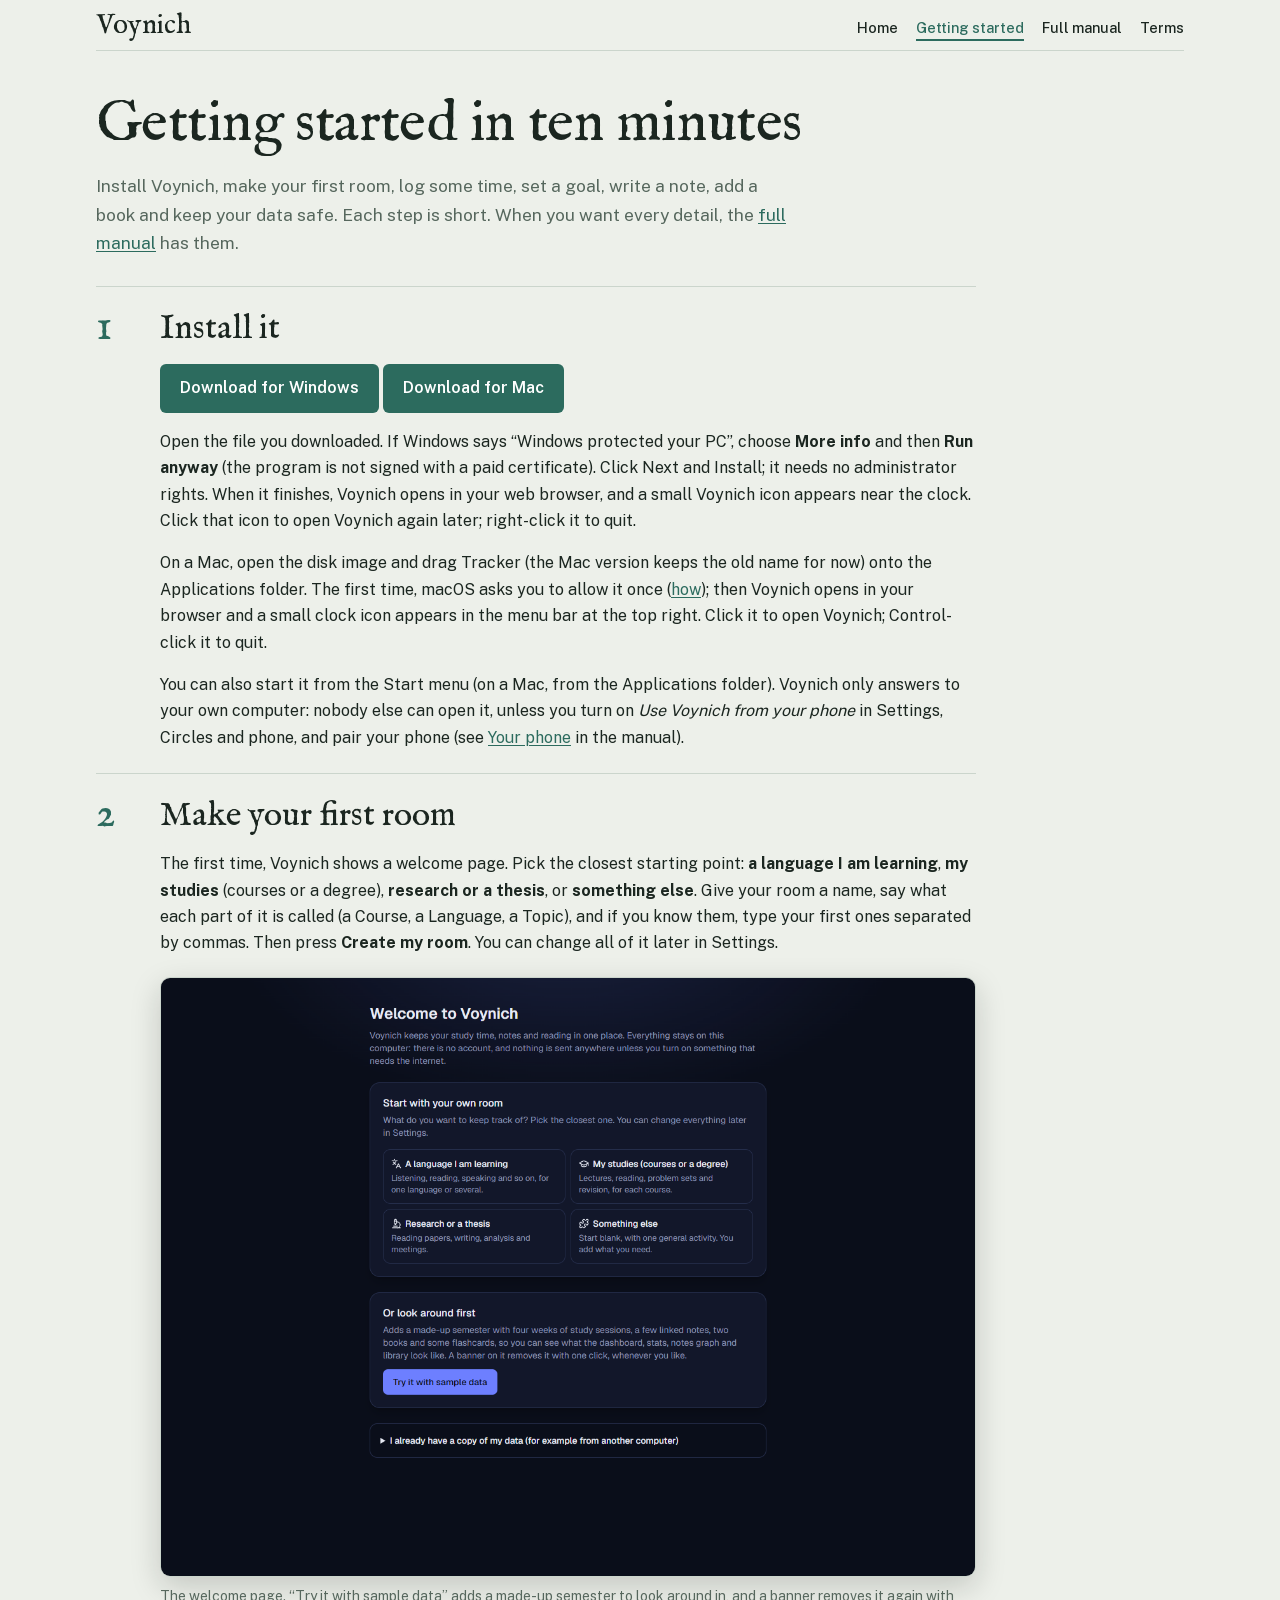
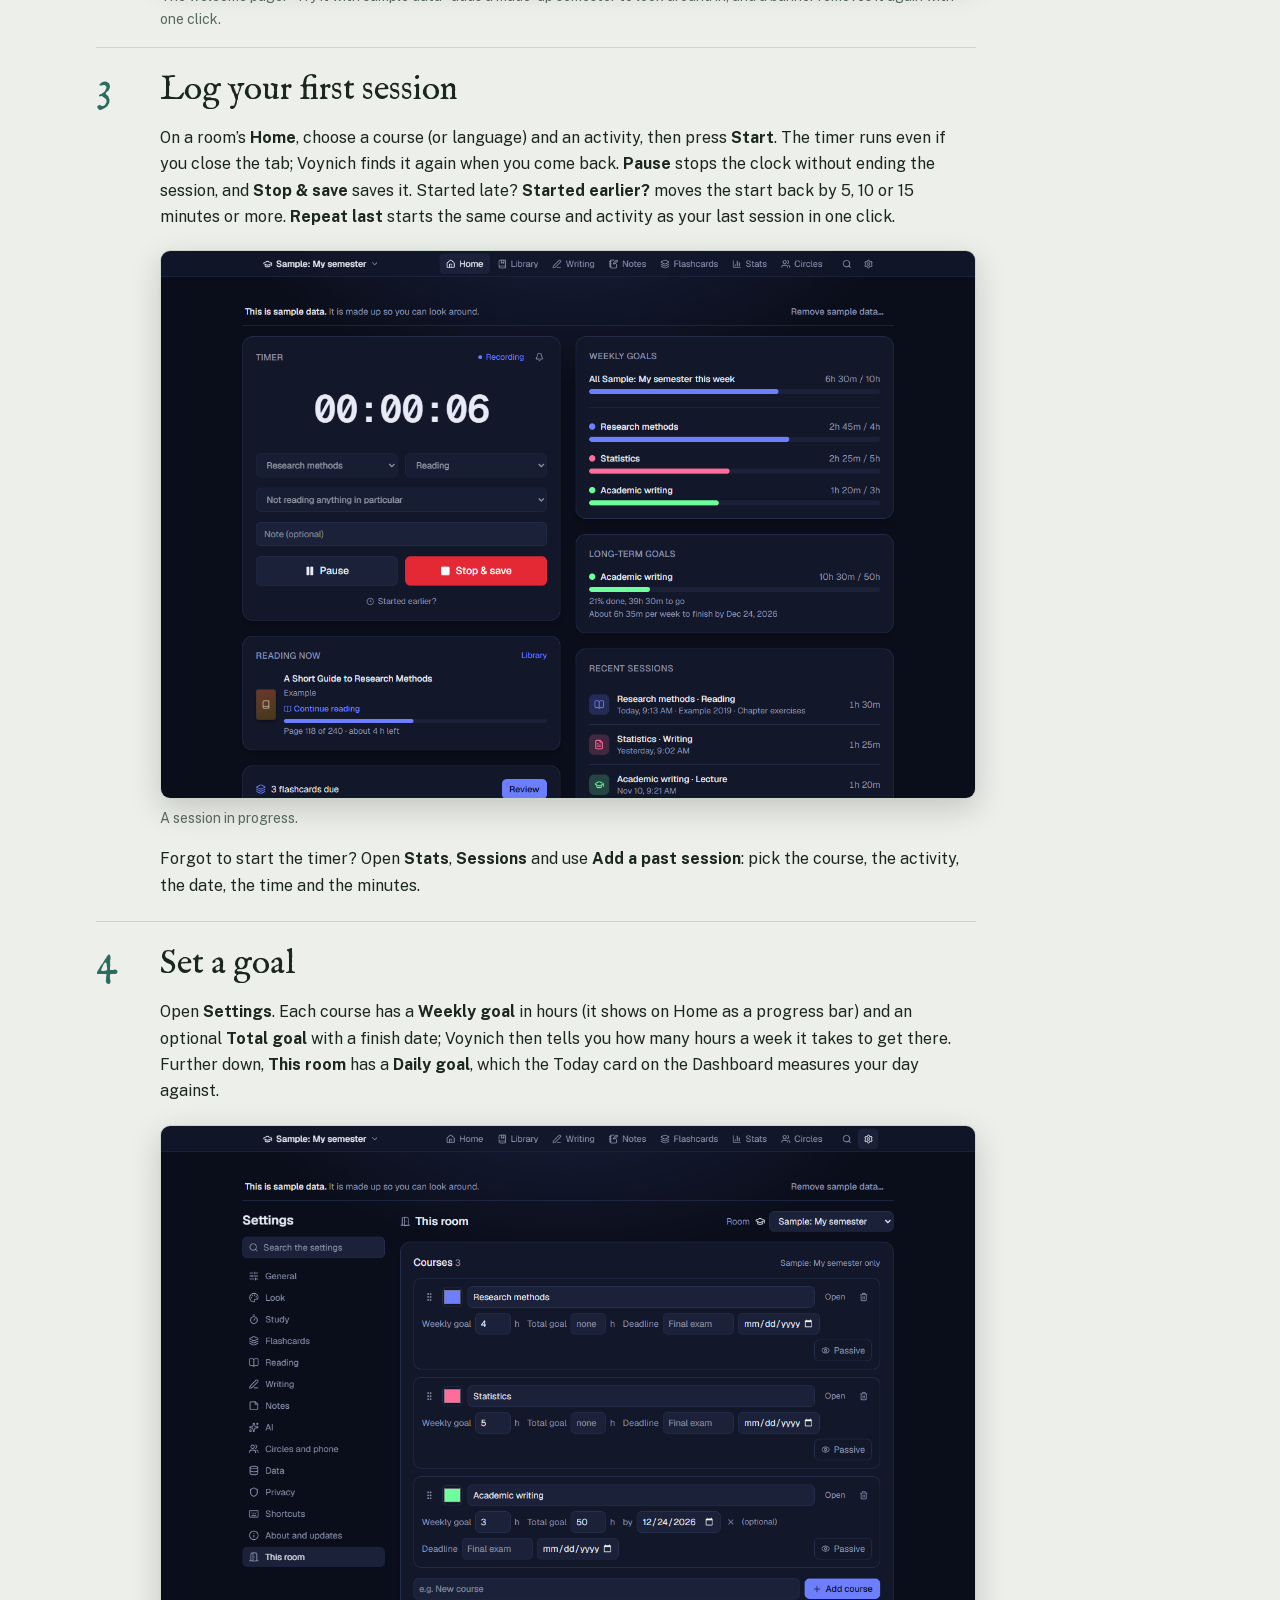
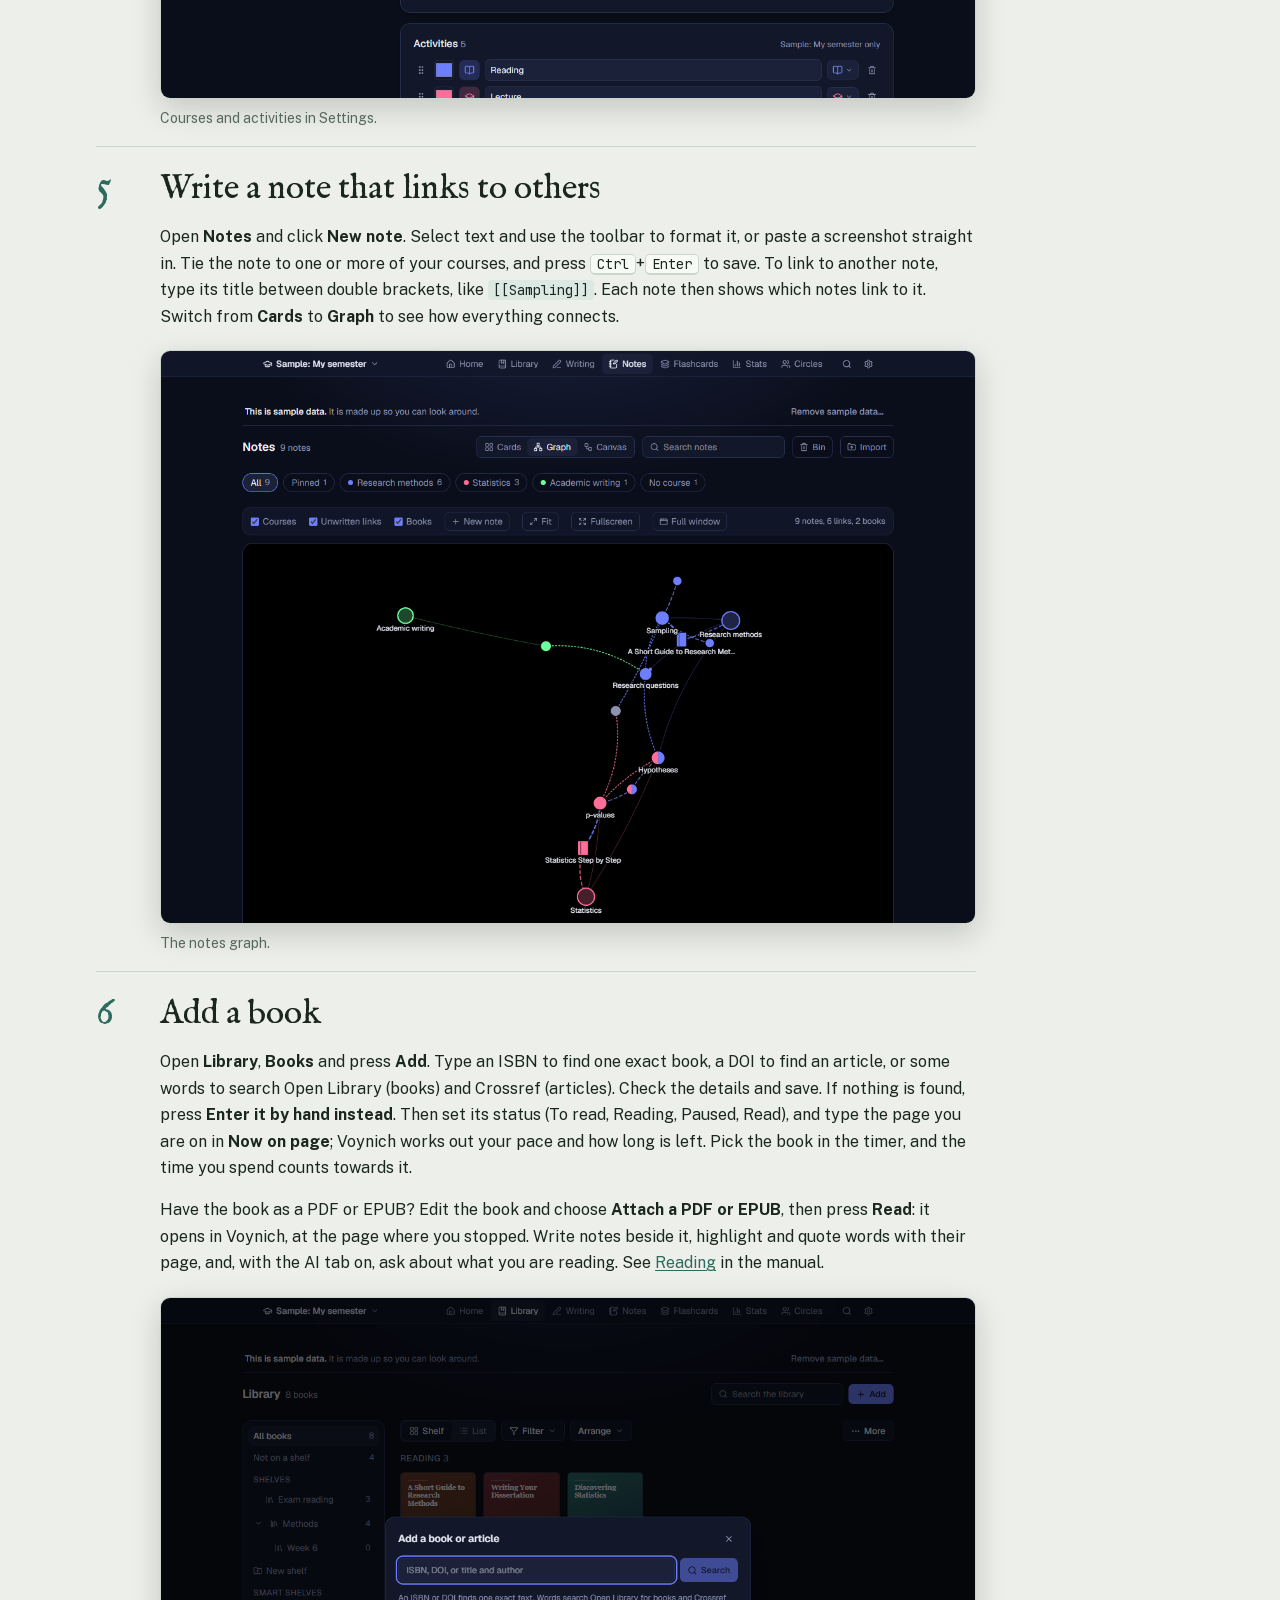
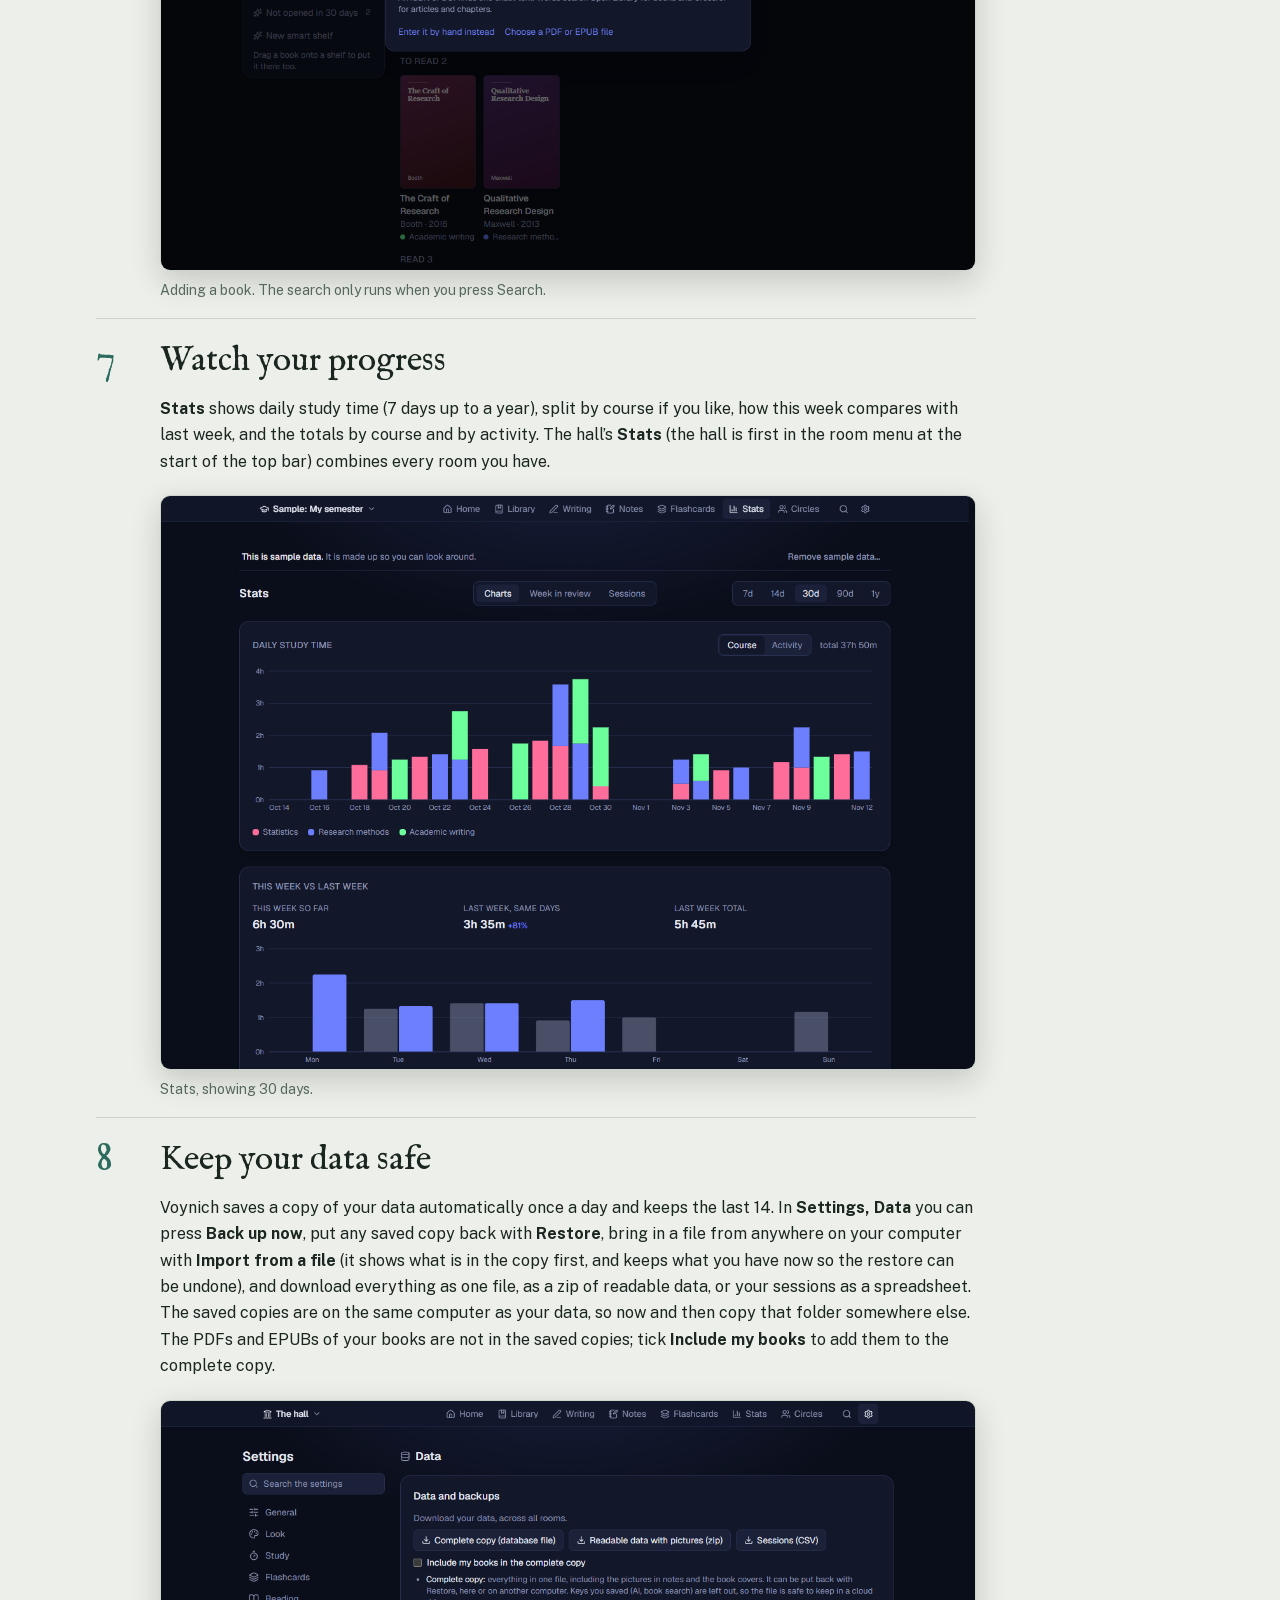
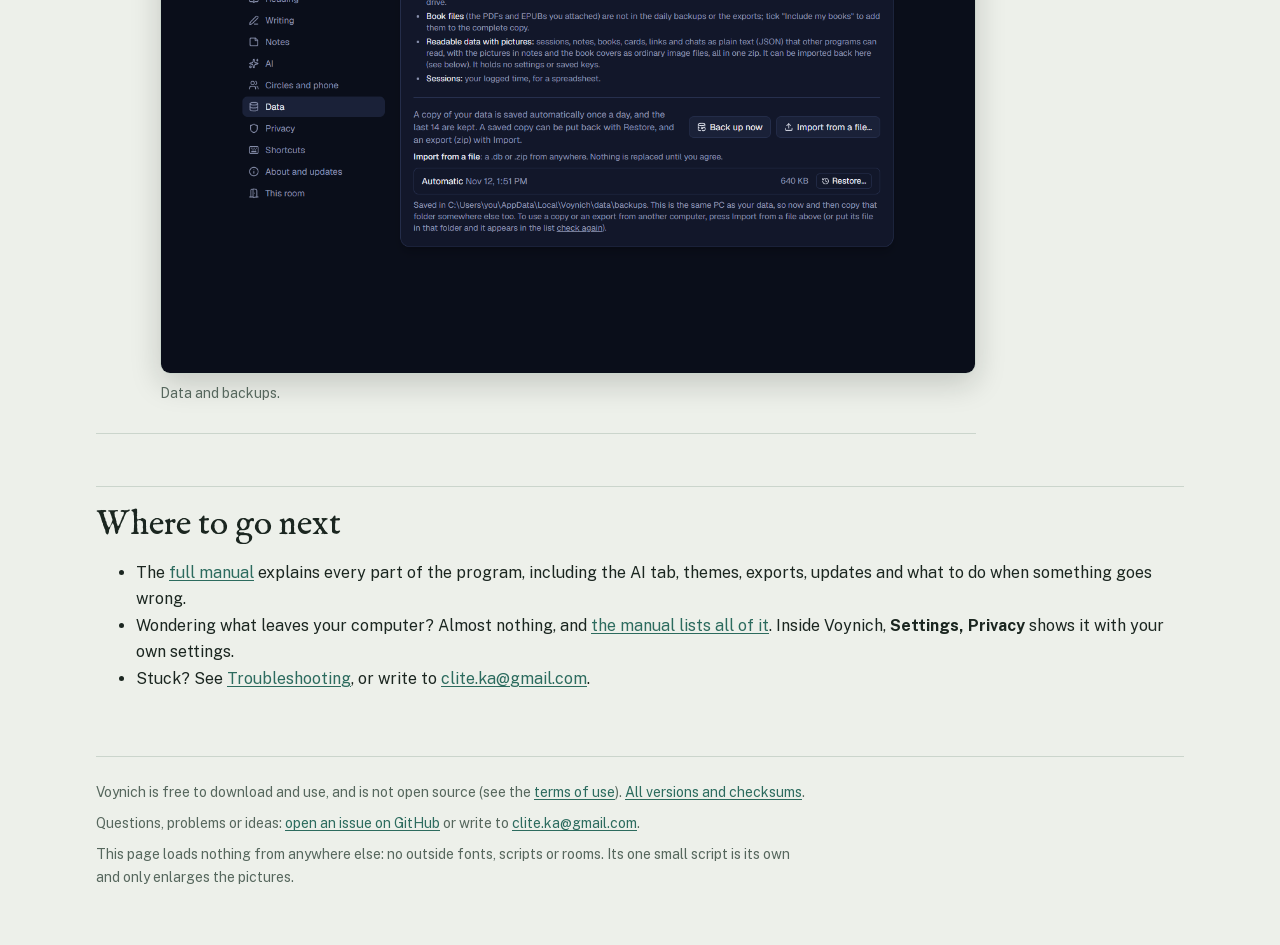
==== commit 5f41fe75: "Update the site" ====
--- a/docs/guide.html
+++ b/docs/guide.html
@@ -31,7 +31,7 @@
         <h2 style="margin-top:0;border-top:0;padding-top:0">Install it</h2>
         <p><a class="button" href="https://github.com/cliteka-cell/voynich-releases/releases/latest/download/Voynich-Setup.exe">Download for Windows</a> <a class="button" href="https://github.com/cliteka-cell/voynich-releases/releases/latest/download/Tracker-Mac.dmg">Download for Mac</a></p>
         <p>Open the file you downloaded. If Windows says &ldquo;Windows protected your PC&rdquo;, choose <strong>More info</strong> and then <strong>Run anyway</strong> (the program is not signed with a paid certificate). Click Next and Install; it needs no administrator rights. When it finishes, Voynich opens in your web browser, and a small Voynich icon appears near the clock. Click that icon to open Voynich again later; right-click it to quit.</p>
-        <p>On a Mac, open the disk image and drag Voynich onto the Applications folder. The first time, macOS asks you to allow it once (<a href="manual.html#mac">how</a>); then Voynich opens in your browser and a small clock icon appears in the menu bar at the top right. Click it to open Voynich; Control-click it to quit.</p>
+        <p>On a Mac, open the disk image and drag Tracker (the Mac version keeps the old name for now) onto the Applications folder. The first time, macOS asks you to allow it once (<a href="manual.html#mac">how</a>); then Voynich opens in your browser and a small clock icon appears in the menu bar at the top right. Click it to open Voynich; Control-click it to quit.</p>
         <p>You can also start it from the Start menu (on a Mac, from the Applications folder). Voynich only answers to your own computer: nobody else can open it, unless you turn on <em>Use Voynich from your phone</em> in Settings, Circles and phone, and pair your phone (see <a href="manual.html#phone">Your phone</a> in the manual).</p>
       </li>
 
--- a/docs/guide.css
+++ b/docs/guide.css
@@ -1,79 +1,118 @@
+/* The site's look: a folio. One reading column on green-grey paper, titles in IM Fell English, numbered leaves, thin rules.
+   The same colours as the landing page (a test holds them equal). The fonts are the program's own, served from this site. */
+@font-face { font-family: "IM Fell English"; font-style: normal; font-weight: 400; font-display: swap; src: url("fonts/im-fell-english.woff2") format("woff2"); }
+@font-face { font-family: "IM Fell English"; font-style: italic; font-weight: 400; font-display: swap; src: url("fonts/im-fell-english-italic.woff2") format("woff2"); }
+@font-face { font-family: "Public Sans"; font-style: normal; font-weight: 100 900; font-display: swap; src: url("fonts/public-sans.woff2") format("woff2"); unicode-range: U+0000-00FF, U+0131, U+0152-0153, U+02BB-02BC, U+02C6, U+02DA, U+02DC, U+2000-206F, U+20AC, U+2122, U+2191, U+2193, U+2212, U+2215, U+FEFF, U+FFFD; }
+@font-face { font-family: "Public Sans"; font-style: normal; font-weight: 100 900; font-display: swap; src: url("fonts/public-sans-ext.woff2") format("woff2"); unicode-range: U+0100-02BA, U+02BD-02C5, U+02C7-02CC, U+02CE-02D7, U+02DD-02FF, U+1E00-1E9F, U+2020, U+20A0-20AB, U+20AD-20C4, U+2113, U+2C60-2C7F, U+A720-A7FF; }
+@font-face { font-family: "JetBrains Mono"; font-style: normal; font-weight: 100 800; font-display: swap; src: url("fonts/jetbrains-mono.woff2") format("woff2"); }
+
 :root {
   color-scheme: dark light;
-  --bg: #0a0e1a;
-  --surface: #12172a;
-  --surface-2: #1a2138;
-  --border: #262f4d;
-  --fg: #e8ebf5;
-  --muted: #8b93b0;
-  --accent: #6d7fff;
-  --accent-fg: #0a0e1a;
-  --glow: rgba(109, 127, 255, 0.16);
+  --bg: #101713;
+  --surface: #17201b;
+  --surface-2: #1d3730;
+  --border: #2b3a32;
+  --fg: #e2e9e3;
+  --muted: #98a99f;
+  --accent: #7cc0ad;
+  --accent-fg: #101713;
+  --ochre: #d8a852;
+  --ochre-soft: #33291a;
 }
 @media (prefers-color-scheme: light) {
   :root {
-    --bg: #f5f6fb;
-    --surface: #ffffff;
-    --surface-2: #eceef6;
-    --border: #d9dcea;
-    --fg: #161a2a;
-    --muted: #62697f;
-    --accent: #4a59e0;
+    --bg: #edf0ea;
+    --surface: #f8faf6;
+    --surface-2: #dce9e2;
+    --border: #cbd5cc;
+    --fg: #1b2620;
+    --muted: #56675d;
+    --accent: #2c6b5e;
     --accent-fg: #ffffff;
-    --glow: rgba(79, 95, 232, 0.1);
+    --ochre: #8f6218;
+    --ochre-soft: #f1e6cf;
   }
 }
+html {
+  --display: "IM Fell English", "Iowan Old Style", Georgia, serif;
+  --body: "Public Sans", "Segoe UI", system-ui, sans-serif;
+  --mono: "JetBrains Mono", ui-monospace, Consolas, monospace;
+}
 * { box-sizing: border-box; }
-html { scroll-behavior: smooth; scroll-padding-top: 16px; }
-body {
-  margin: 0;
-  background: var(--bg) radial-gradient(ellipse 900px 420px at 50% -8%, var(--glow), transparent 60%) no-repeat;
-  color: var(--fg);
-  font: 16px/1.65 system-ui, -apple-system, "Segoe UI", Roboto, sans-serif;
+html { scroll-padding-top: 72px; }
+@media (prefers-reduced-motion: no-preference) { html { scroll-behavior: smooth; } }
+body { margin: 0; background: var(--bg); color: var(--fg); font-family: var(--body); font-size: 16px; line-height: 1.65; }
+a { color: var(--accent); text-underline-offset: 2px; }
+a:focus-visible, summary:focus-visible, button:focus-visible { outline: 2px solid var(--accent); outline-offset: 3px; border-radius: 4px; }
+h1, h2, h3 { font-family: var(--display); font-weight: 400; line-height: 1.15; text-wrap: balance; }
+h1 em, h2 em { color: var(--accent); }
+.wrap { max-width: 1120px; margin: 0 auto; padding: 0 max(16px, env(safe-area-inset-left, 0px)) 0 max(16px, env(safe-area-inset-right, 0px)); }
+
+/* the bar at the top: the name in the book face, the pages beside it, and it stays while you read */
+header.top {
+  position: sticky; top: 0; z-index: 5; background: var(--bg); border-bottom: 1px solid var(--border);
+  display: flex; flex-wrap: wrap; align-items: baseline; justify-content: space-between; gap: 6px 18px; padding: 12px 0 10px;
 }
-a { color: var(--accent); }
-a:focus-visible, summary:focus-visible { outline: 3px solid var(--accent); outline-offset: 3px; border-radius: 4px; }
-.wrap { max-width: 1120px; margin: 0 auto; padding: 0 20px; }
-header.top { display: flex; flex-wrap: wrap; align-items: center; justify-content: space-between; gap: 12px; padding: 18px 0; }
-.brand { font-weight: 700; font-size: 20px; letter-spacing: -0.01em; color: var(--fg); text-decoration: none; }
-nav.site a { margin-left: 18px; color: var(--muted); text-decoration: none; font-size: 15px; }
-nav.site a:hover, nav.site a[aria-current] { color: var(--fg); text-decoration: underline; }
-h1 { font-size: clamp(28px, 4.4vw, 42px); line-height: 1.15; margin: 24px 0 12px; letter-spacing: -0.02em; }
-h2 { font-size: clamp(22px, 3vw, 28px); margin: 48px 0 10px; letter-spacing: -0.01em; padding-top: 8px; border-top: 1px solid var(--border); }
-h3 { font-size: 18px; margin: 28px 0 6px; }
-.lead { font-size: 18px; color: var(--muted); max-width: 720px; margin: 0 0 24px; }
-.layout { display: grid; grid-template-columns: 250px minmax(0, 1fr); gap: 40px; align-items: start; }
-.toc { position: sticky; top: 16px; max-height: calc(100vh - 32px); overflow: auto; font-size: 14px; padding: 4px 0; }
+.brand { font-family: var(--display); font-size: 28px; line-height: 1; color: var(--fg); text-decoration: none; }
+.brand:hover { color: var(--accent); }
+nav.site { display: flex; flex-wrap: wrap; gap: 4px 18px; font-size: 14.5px; font-weight: 500; }
+nav.site a { color: var(--fg); text-decoration: none; white-space: nowrap; }
+@media (max-width: 620px) { header.top { position: static; } html { scroll-padding-top: 16px; } }
+nav.site a:hover { color: var(--accent); }
+nav.site a[aria-current] { color: var(--accent); text-decoration: underline; text-decoration-thickness: 2px; text-underline-offset: 6px; }
+
+/* the guide and the manual */
+h1 { font-size: clamp(38px, 6.5vw, 58px); letter-spacing: -0.01em; margin: 40px 0 14px; }
+h2 { font-size: clamp(27px, 3.6vw, 34px); margin: 52px 0 12px; padding-top: 18px; border-top: 1px solid var(--border); }
+h3 { font-size: 23px; margin: 30px 0 8px; }
+.lead { font-size: 17.5px; color: var(--muted); max-width: 64ch; margin: 0 0 28px; }
+.layout { display: grid; grid-template-columns: 240px minmax(0, 1fr); gap: 44px; align-items: start; }
+.toc { position: sticky; top: 72px; max-height: calc(100vh - 88px); overflow: auto; font-size: 14px; padding: 4px 0; }
 .toc ol { list-style: none; margin: 0; padding: 0; }
 .toc li { margin: 0; }
-.toc a { display: block; padding: 5px 10px; border-radius: 8px; color: var(--muted); text-decoration: none; }
-.toc a:hover { background: var(--surface); color: var(--fg); }
-.toc .group { margin: 14px 10px 4px; font-size: 12px; text-transform: uppercase; letter-spacing: 0.06em; color: var(--muted); }
+.toc a { display: block; padding: 4px 10px; border-left: 2px solid transparent; color: var(--muted); text-decoration: none; }
+.toc a:hover { color: var(--fg); border-left-color: var(--accent); background: var(--surface); }
+.toc .group { margin: 16px 10px 4px; font-size: 11.5px; font-weight: 600; text-transform: uppercase; letter-spacing: 0.12em; color: var(--muted); }
 @media (max-width: 900px) {
   .layout { grid-template-columns: 1fr; gap: 8px; }
-  .toc { position: static; max-height: none; }
+  .toc { position: static; max-height: none; border-top: 1px solid var(--border); border-bottom: 1px solid var(--border); padding: 4px 0 12px; }
 }
 article { min-width: 0; max-width: 780px; }
 article p, article li { max-width: 72ch; }
-.shot { margin: 18px 0 8px; }
-.shot img { display: block; width: 100%; height: auto; border: 1px solid var(--border); border-radius: 12px; box-shadow: 0 12px 34px rgba(0, 0, 0, 0.3); }
+.shot { margin: 20px 0 10px; }
+.shot img { display: block; width: 100%; height: auto; border: 1px solid var(--border); border-radius: 10px; box-shadow: 0 10px 30px rgba(16, 23, 19, 0.18); }
 .shot figcaption { color: var(--muted); font-size: 14px; margin-top: 8px; }
-.note { background: var(--surface); border: 1px solid var(--border); border-left: 4px solid var(--accent); border-radius: 10px; padding: 12px 16px; margin: 16px 0; font-size: 15px; }
+.note { background: var(--surface-2); border-radius: 6px; padding: 10px 14px; margin: 18px 0; font-size: 15px; }
 .note p { margin: 0; }
 .note strong:first-child { color: var(--fg); }
+
+/* steps: big numerals in the book face, as the roadmap's order */
+ol.steps { counter-reset: step; list-style: none; padding: 0; margin: 0; max-width: 880px; }
 .step { counter-increment: step; }
-ol.steps { counter-reset: step; list-style: none; padding: 0; }
-ol.steps > li.step { position: relative; padding-left: 44px; margin: 0 0 18px; }
-ol.steps > li.step::before { content: counter(step); position: absolute; left: 0; top: 0; width: 30px; height: 30px; border-radius: 50%; background: var(--accent); color: var(--accent-fg); font-weight: 700; display: flex; align-items: center; justify-content: center; }
-kbd { background: var(--surface-2); border: 1px solid var(--border); border-bottom-width: 2px; border-radius: 6px; padding: 1px 6px; font-size: 0.88em; font-family: inherit; }
-code { background: var(--surface-2); padding: 2px 6px; border-radius: 6px; font-size: 0.92em; }
-table { border-collapse: collapse; width: 100%; font-size: 15px; margin: 12px 0; }
-th, td { border-bottom: 1px solid var(--border); padding: 8px 10px; text-align: left; vertical-align: top; }
-th { color: var(--muted); font-weight: 600; }
-details { background: var(--surface); border: 1px solid var(--border); border-radius: 12px; padding: 12px 16px; margin: 0 0 10px; }
-summary { cursor: pointer; font-weight: 600; }
-details p { margin: 10px 0 0; color: var(--muted); }
-.button { display: inline-block; background: var(--accent); color: var(--accent-fg); font-weight: 600; text-decoration: none; padding: 10px 20px; border-radius: 10px; }
-.button:hover { filter: brightness(1.1); }
-footer { margin-top: 56px; padding: 26px 0 44px; border-top: 1px solid var(--border); color: var(--muted); font-size: 14px; }
-footer p { margin: 0 0 8px; }
+ol.steps > li.step { position: relative; padding: 22px 0 6px 64px; margin: 0; border-top: 1px solid var(--border); }
+ol.steps > li.step:last-child { border-bottom: 1px solid var(--border); padding-bottom: 18px; }
+ol.steps > li.step::before { content: counter(step); position: absolute; left: 0; top: 18px; font-family: var(--display); font-size: 44px; line-height: 1; color: var(--accent); }
+@media (max-width: 620px) { ol.steps > li.step { padding-left: 44px; } ol.steps > li.step::before { font-size: 34px; } }
+
+kbd { background: var(--surface); border: 1px solid var(--border); border-bottom-width: 2px; border-radius: 5px; padding: 0 6px; font-size: 0.86em; font-family: var(--mono); }
+code { font-family: var(--mono); font-size: 0.86em; background: var(--surface-2); padding: 0.08em 0.38em; border-radius: 4px; overflow-wrap: anywhere; }
+table { border-collapse: collapse; width: 100%; font-size: 15px; margin: 14px 0; }
+th, td { border-top: 1px solid var(--border); padding: 9px 10px; text-align: left; vertical-align: top; }
+tr:last-child td { border-bottom: 1px solid var(--border); }
+th { color: var(--muted); font-weight: 600; font-size: 13px; letter-spacing: 0.04em; }
+
+/* questions: rows with thin rules, the question in the book face */
+details { border-top: 1px solid var(--border); padding: 14px 0; margin: 0; }
+details:last-of-type { border-bottom: 1px solid var(--border); }
+summary { cursor: pointer; font-family: var(--display); font-size: 21px; line-height: 1.3; list-style: none; display: flex; gap: 14px; align-items: baseline; }
+summary::-webkit-details-marker { display: none; }
+summary::before { content: "+"; font-family: var(--mono); font-size: 16px; color: var(--accent); width: 14px; flex: none; }
+details[open] summary::before { content: "\2212"; }
+details p { margin: 10px 0 0 28px; color: var(--muted); max-width: 70ch; }
+
+.button { display: inline-block; background: var(--accent); color: var(--accent-fg); font-weight: 600; text-decoration: none; padding: 11px 20px; border-radius: 6px; }
+.button:hover { filter: brightness(1.08); }
+.button.quiet { background: transparent; color: var(--fg); border: 1px solid var(--border); }
+.button.quiet:hover { border-color: var(--accent); color: var(--accent); filter: none; }
+footer { margin-top: 64px; padding: 24px 0 48px; border-top: 1px solid var(--border); color: var(--muted); font-size: 14px; }
+footer p { margin: 0 0 8px; max-width: 80ch; }
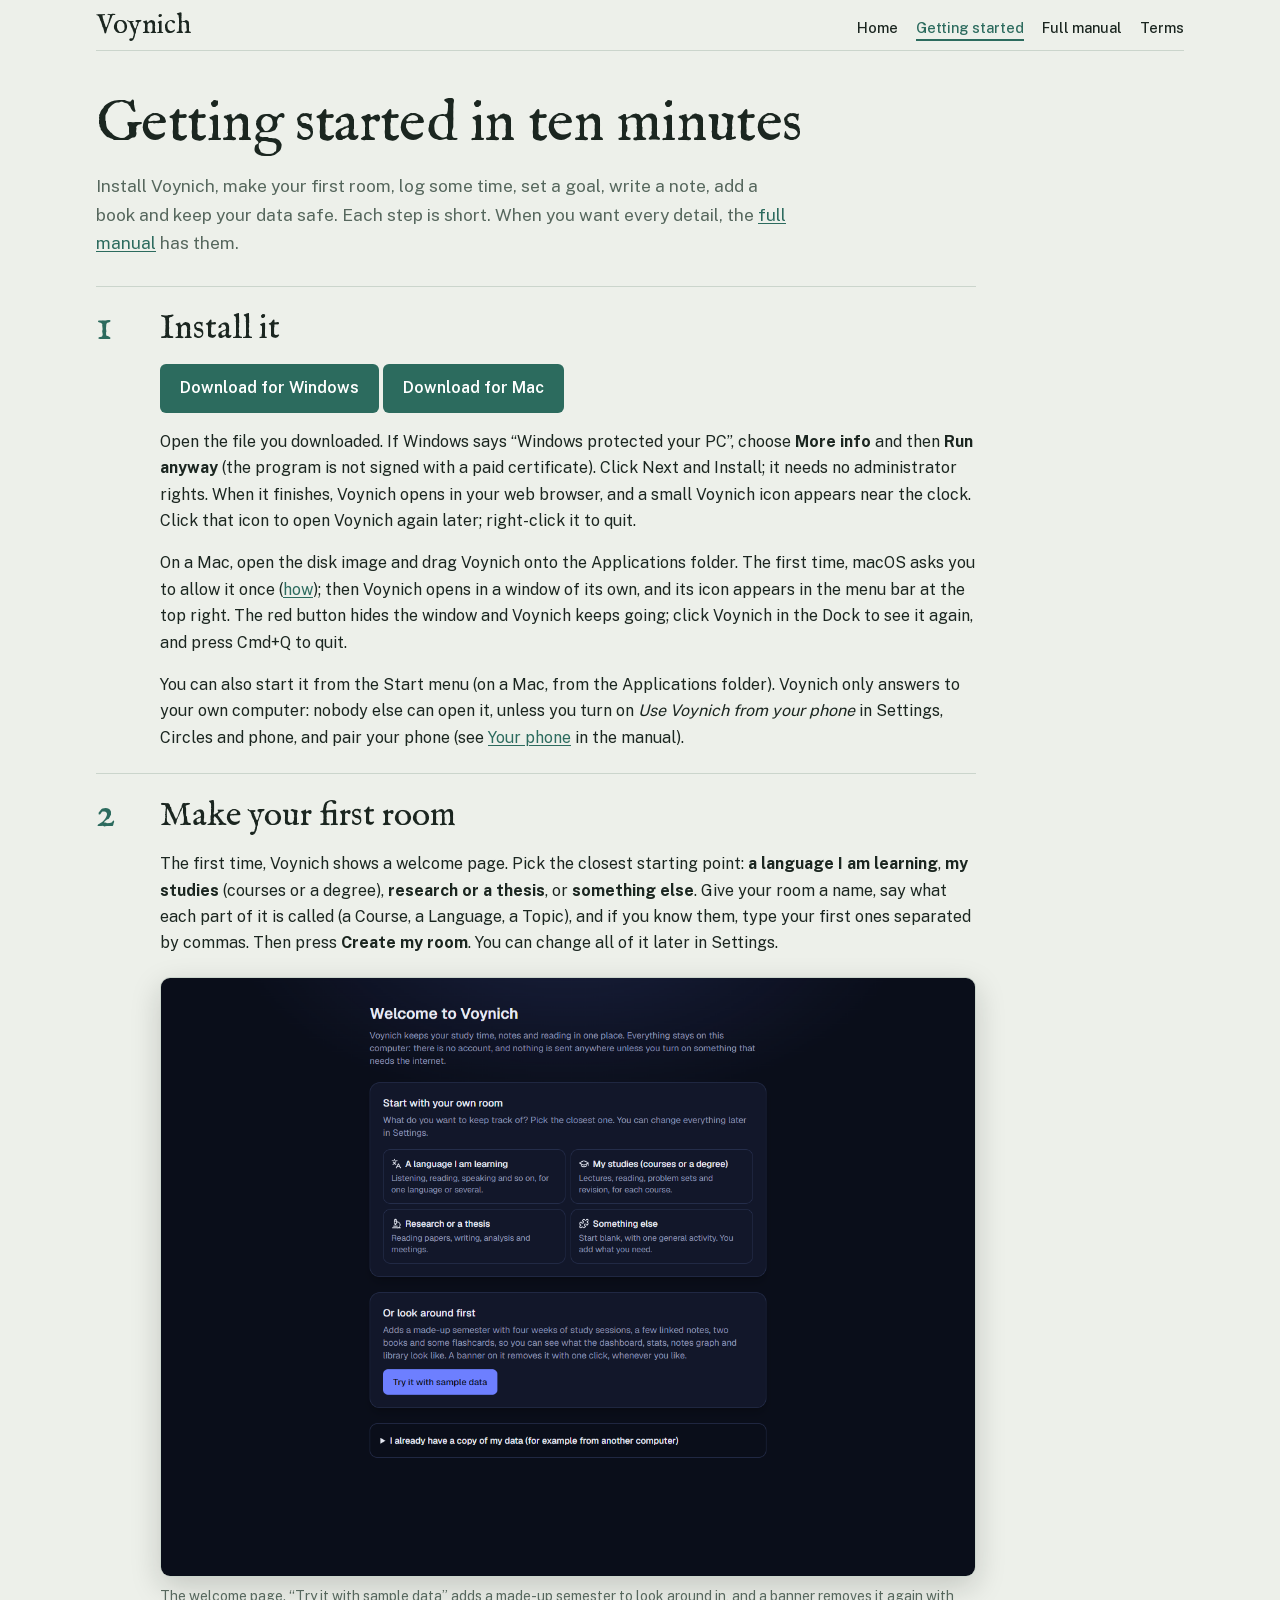
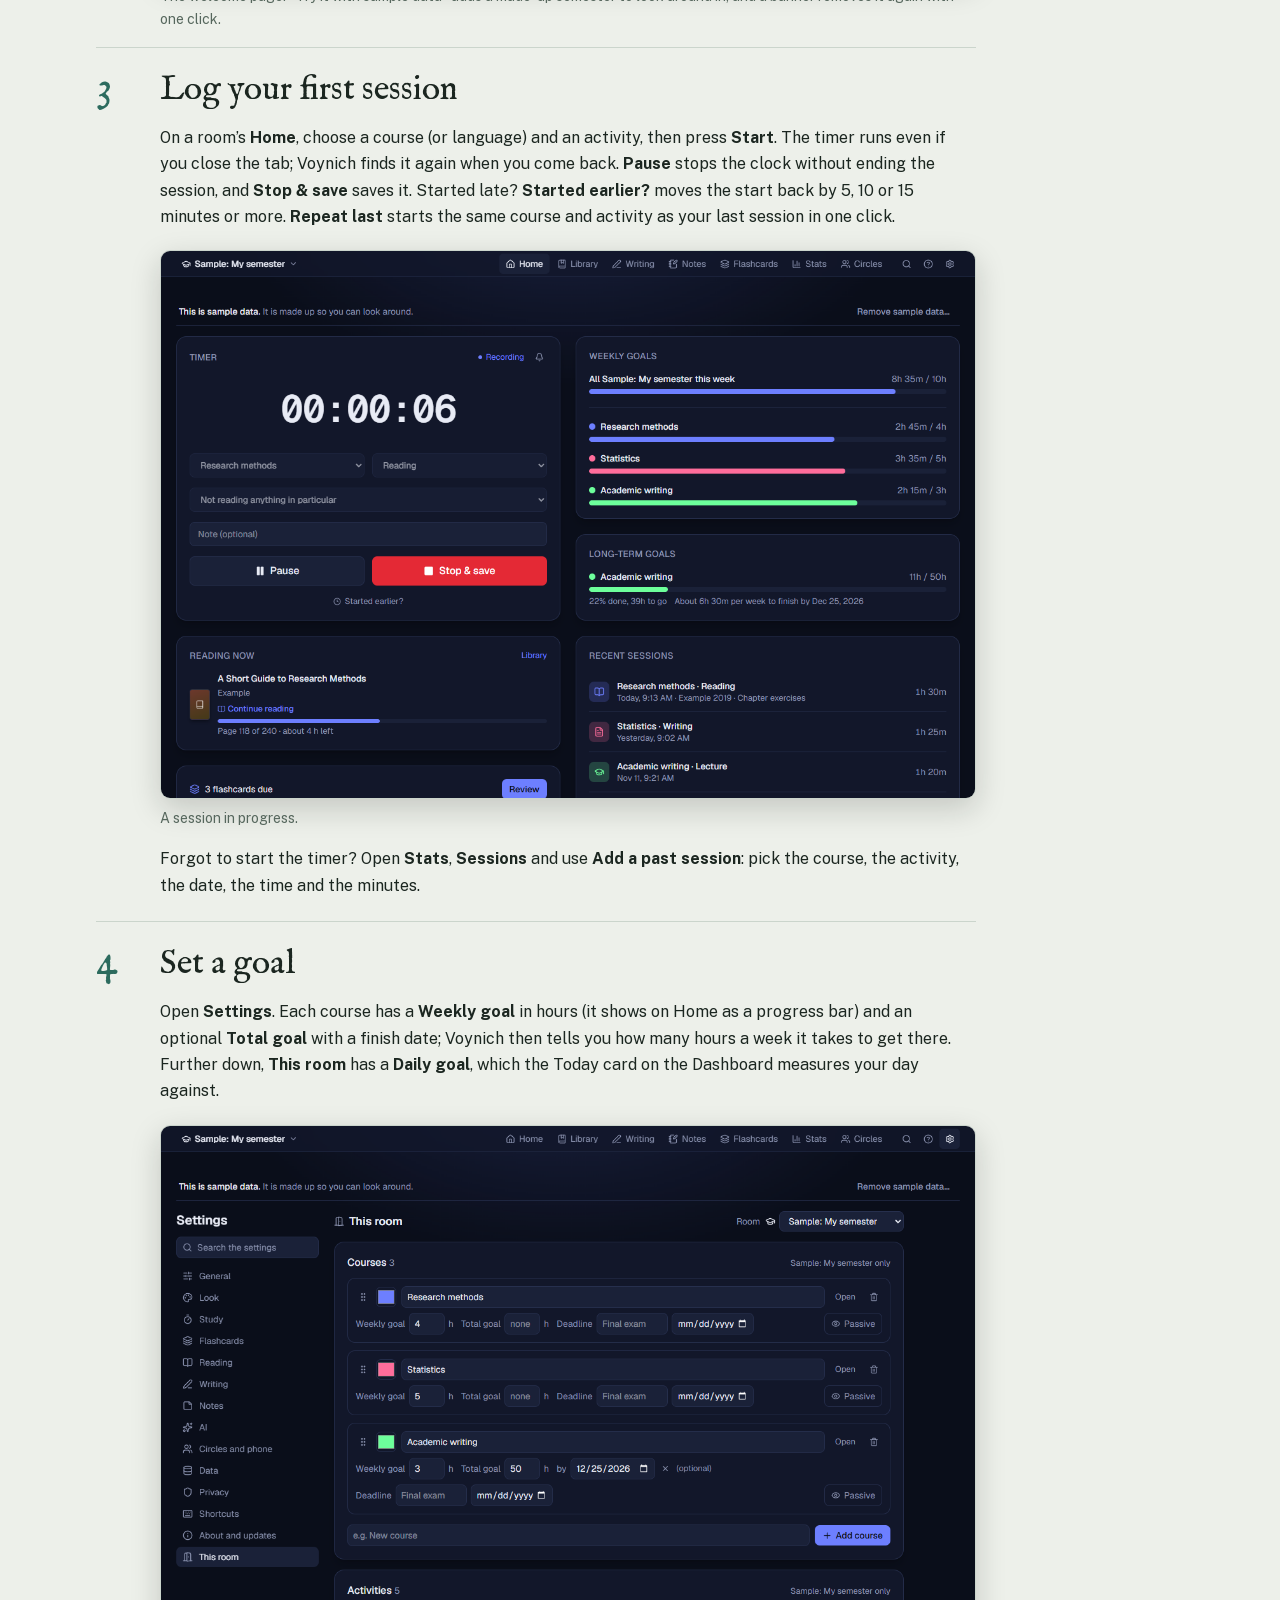
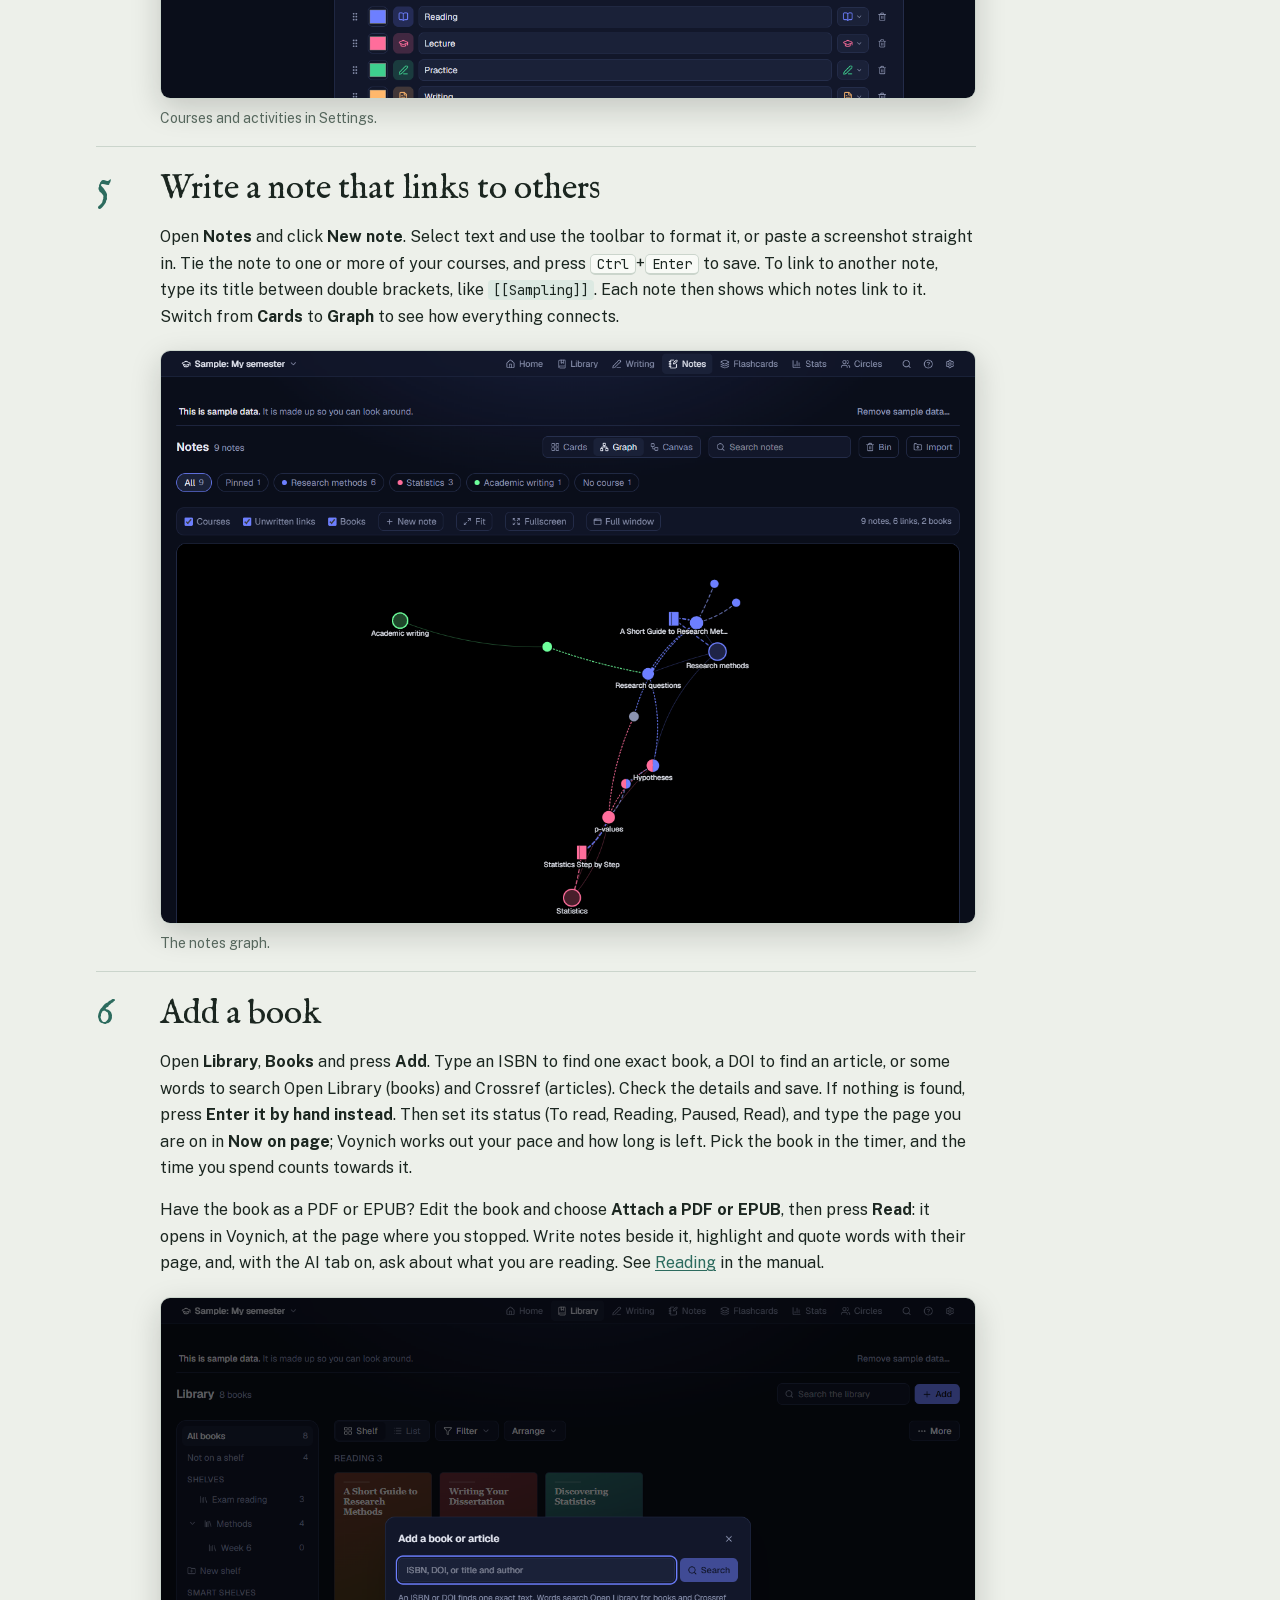
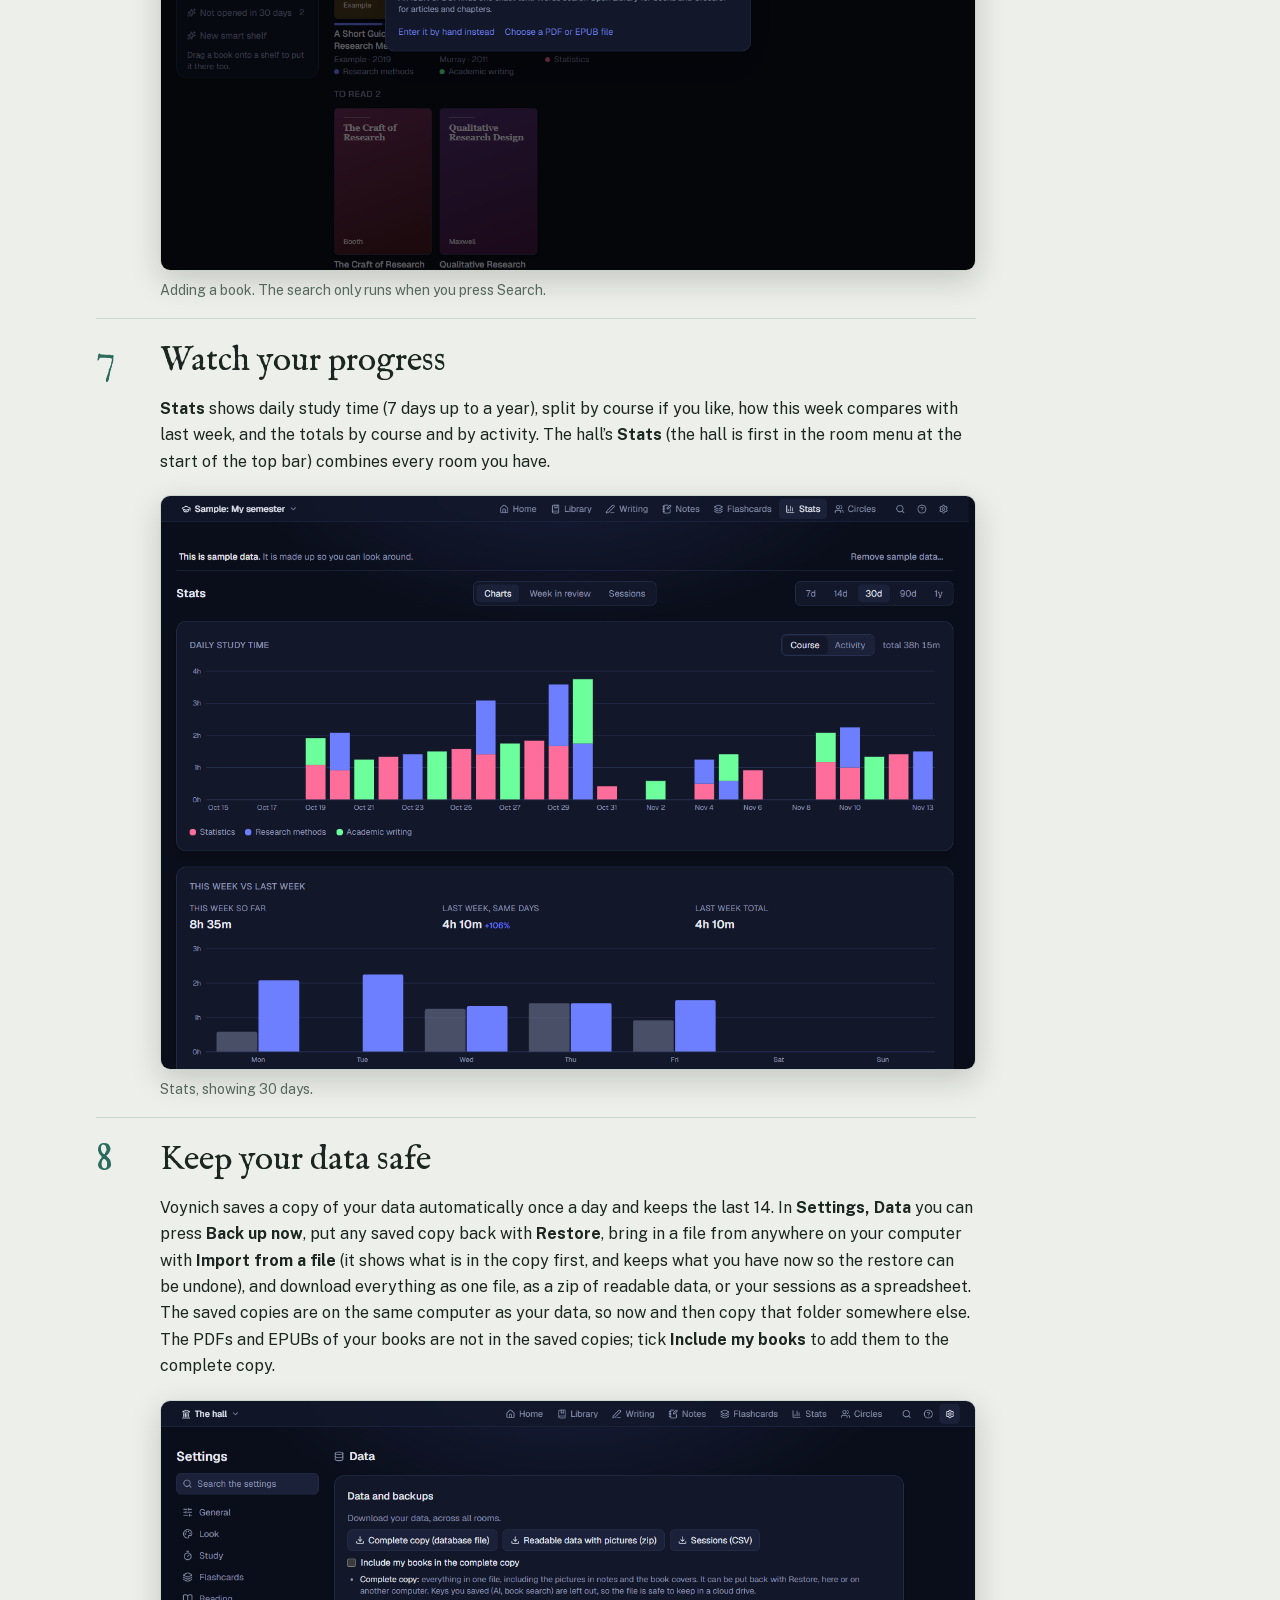
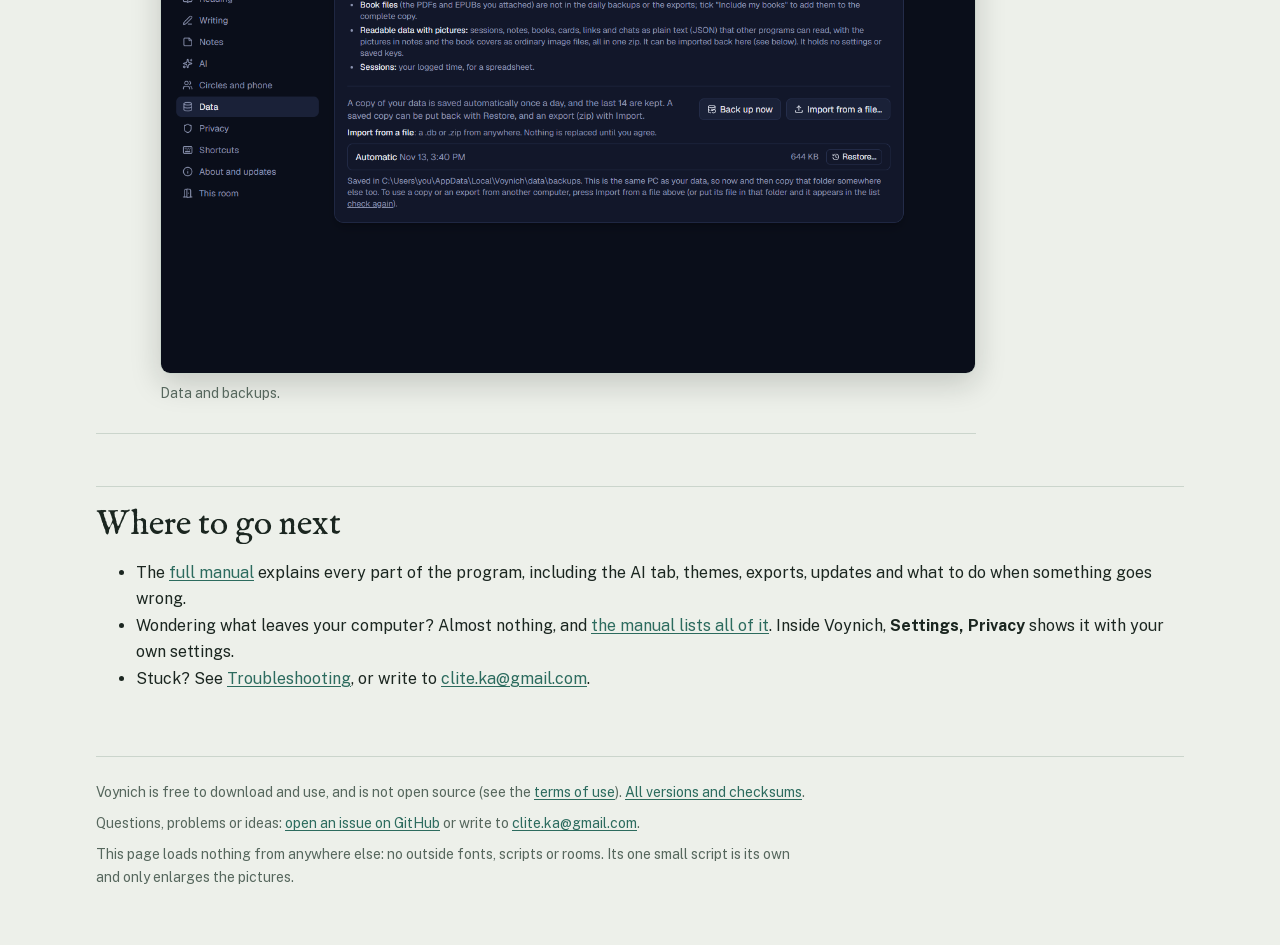
==== commit 0507c34e: "Update the site" ====
--- a/docs/guide.html
+++ b/docs/guide.html
@@ -31,7 +31,7 @@
         <h2 style="margin-top:0;border-top:0;padding-top:0">Install it</h2>
         <p><a class="button" href="https://github.com/cliteka-cell/voynich-releases/releases/latest/download/Voynich-Setup.exe">Download for Windows</a> <a class="button" href="https://github.com/cliteka-cell/voynich-releases/releases/latest/download/Tracker-Mac.dmg">Download for Mac</a></p>
         <p>Open the file you downloaded. If Windows says &ldquo;Windows protected your PC&rdquo;, choose <strong>More info</strong> and then <strong>Run anyway</strong> (the program is not signed with a paid certificate). Click Next and Install; it needs no administrator rights. When it finishes, Voynich opens in your web browser, and a small Voynich icon appears near the clock. Click that icon to open Voynich again later; right-click it to quit.</p>
-        <p>On a Mac, open the disk image and drag Tracker (the Mac version keeps the old name for now) onto the Applications folder. The first time, macOS asks you to allow it once (<a href="manual.html#mac">how</a>); then Voynich opens in your browser and a small clock icon appears in the menu bar at the top right. Click it to open Voynich; Control-click it to quit.</p>
+        <p>On a Mac, open the disk image and drag Voynich onto the Applications folder. The first time, macOS asks you to allow it once (<a href="manual.html#mac">how</a>); then Voynich opens in a window of its own, and its icon appears in the menu bar at the top right. The red button hides the window and Voynich keeps going; click Voynich in the Dock to see it again, and press Cmd+Q to quit.</p>
         <p>You can also start it from the Start menu (on a Mac, from the Applications folder). Voynich only answers to your own computer: nobody else can open it, unless you turn on <em>Use Voynich from your phone</em> in Settings, Circles and phone, and pair your phone (see <a href="manual.html#phone">Your phone</a> in the manual).</p>
       </li>
 
